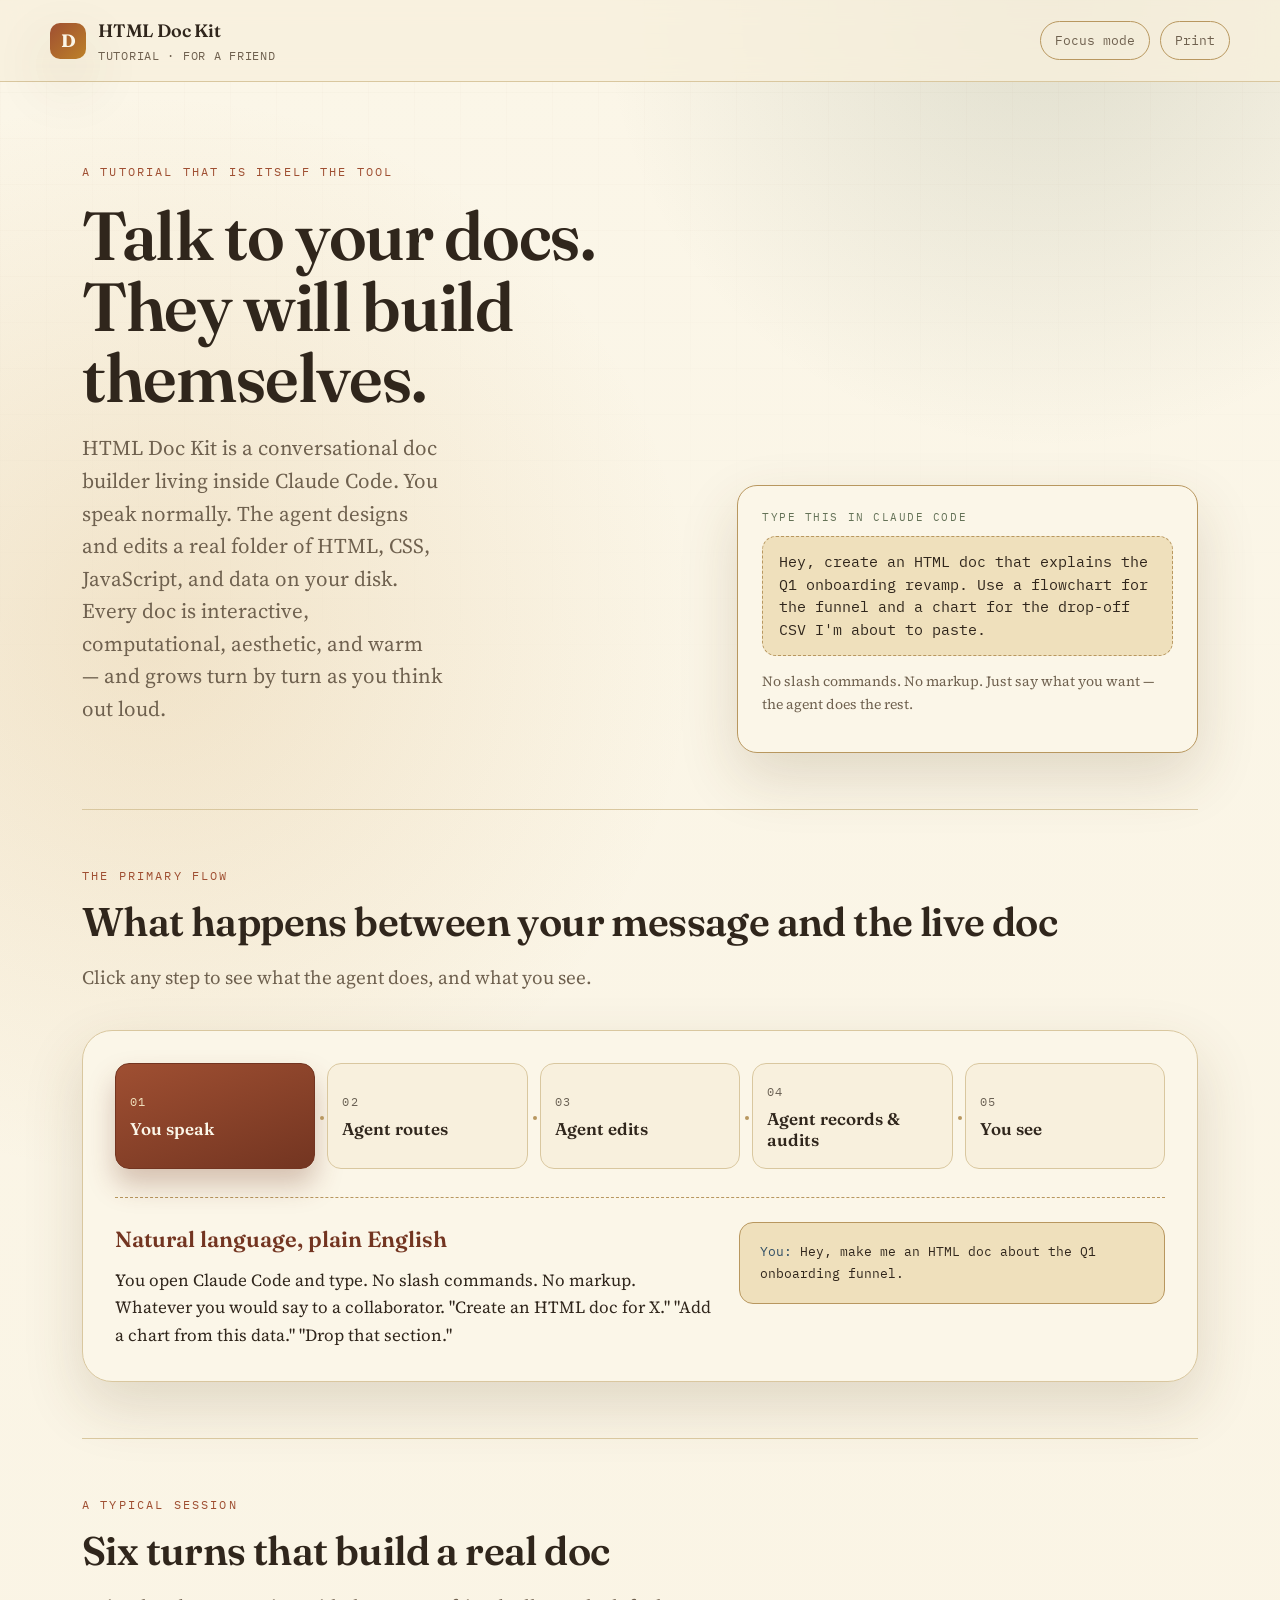
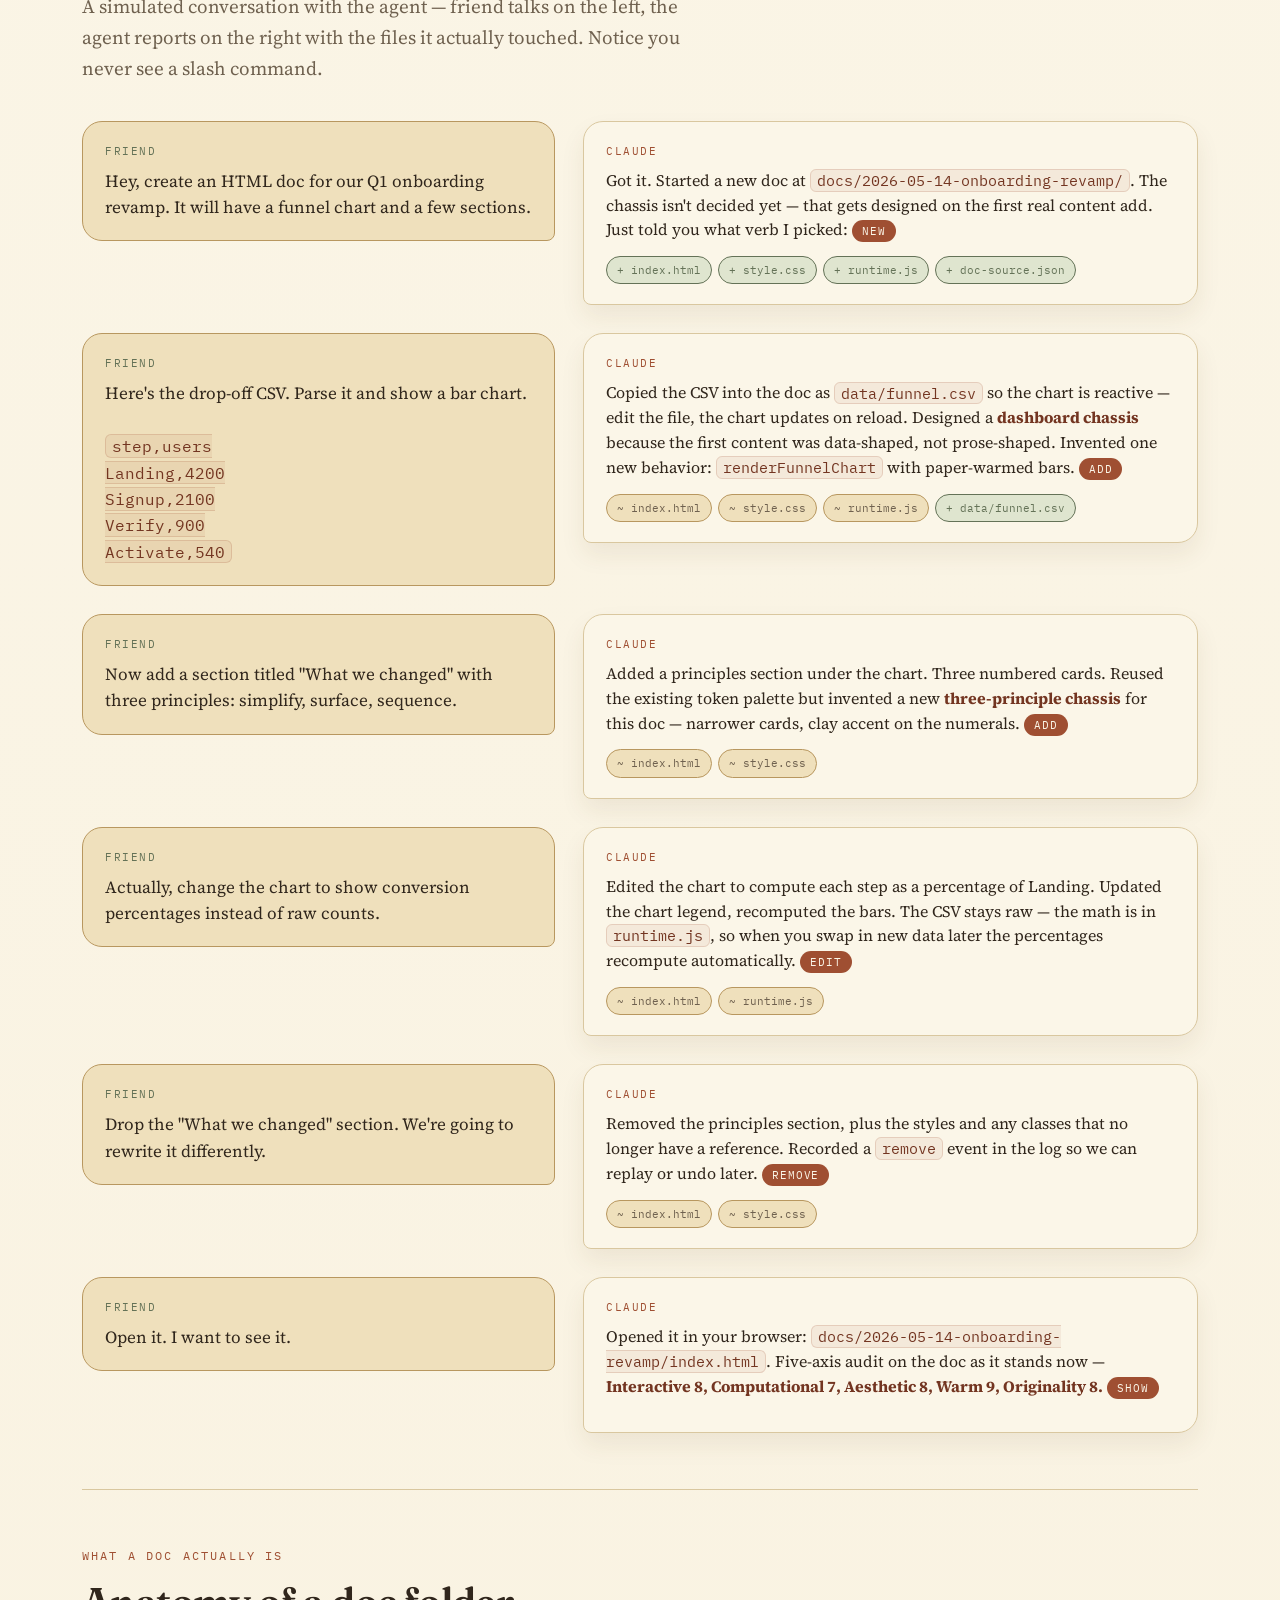
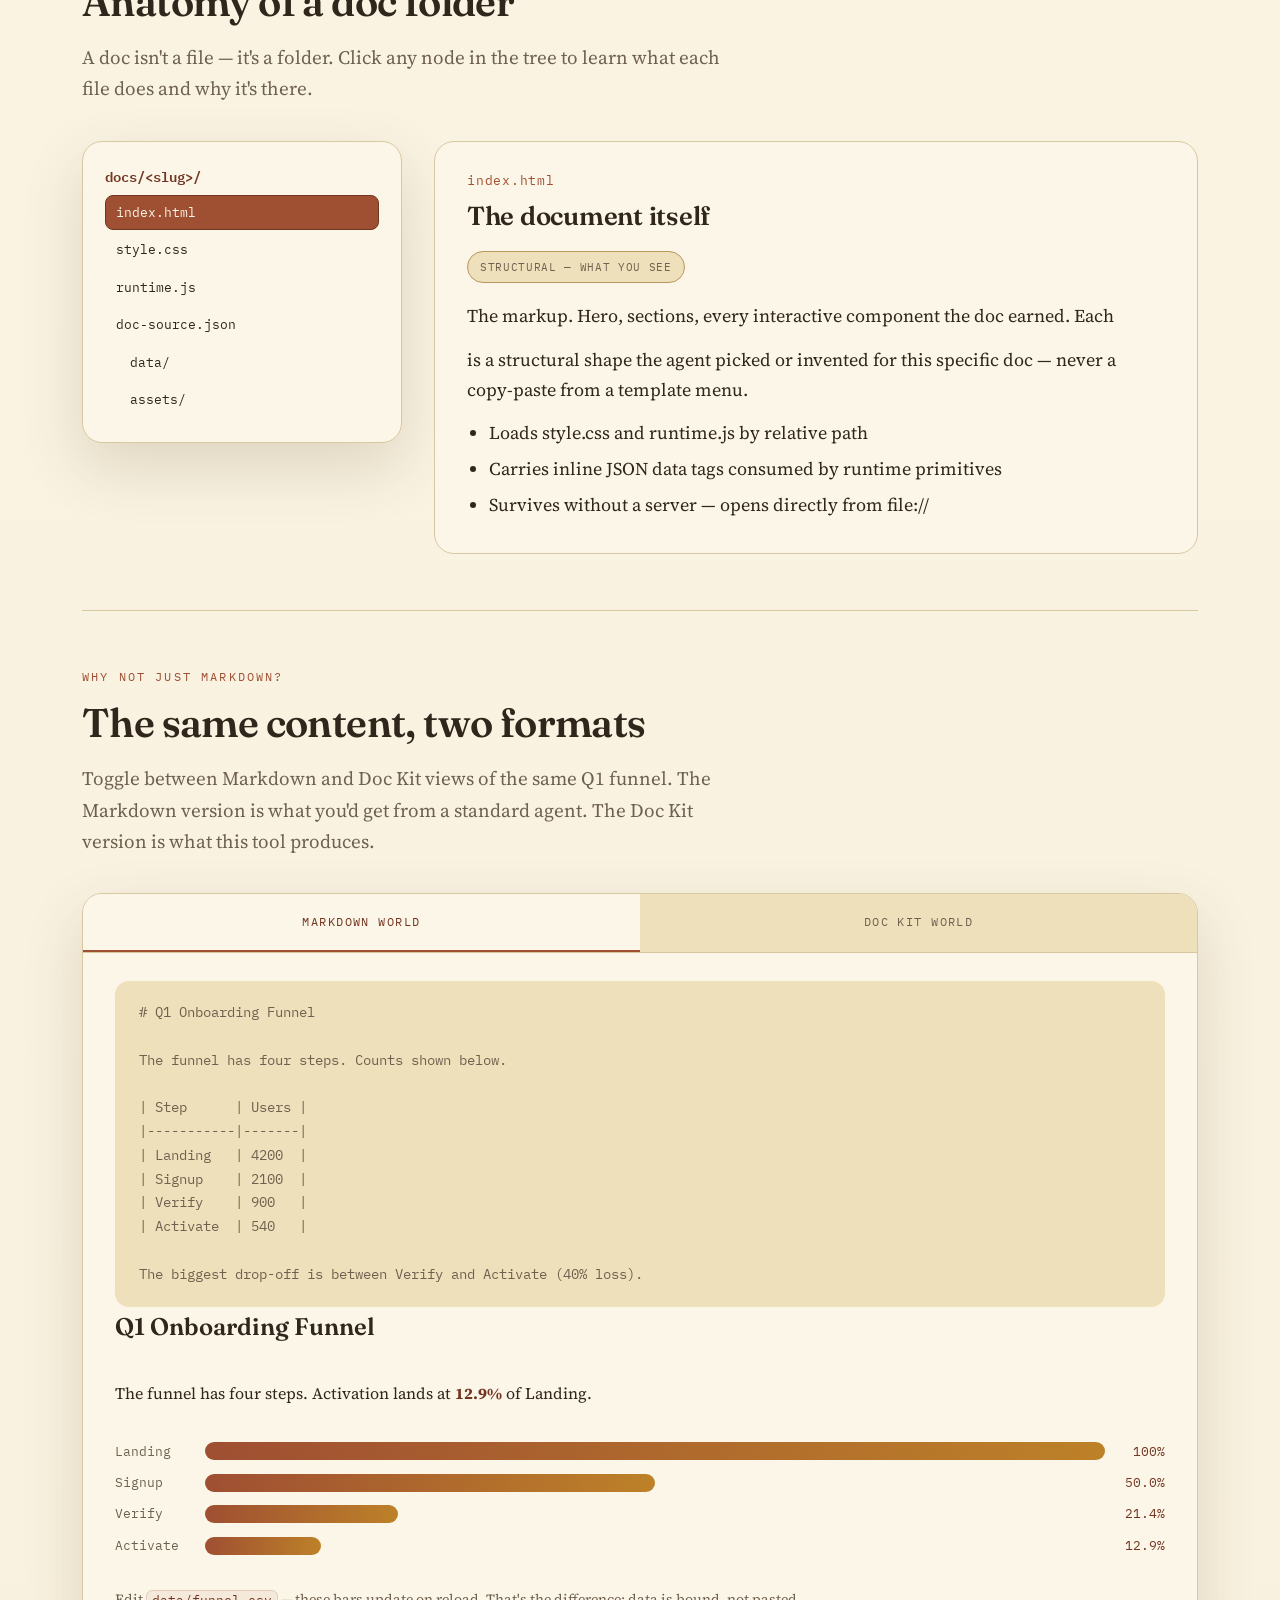
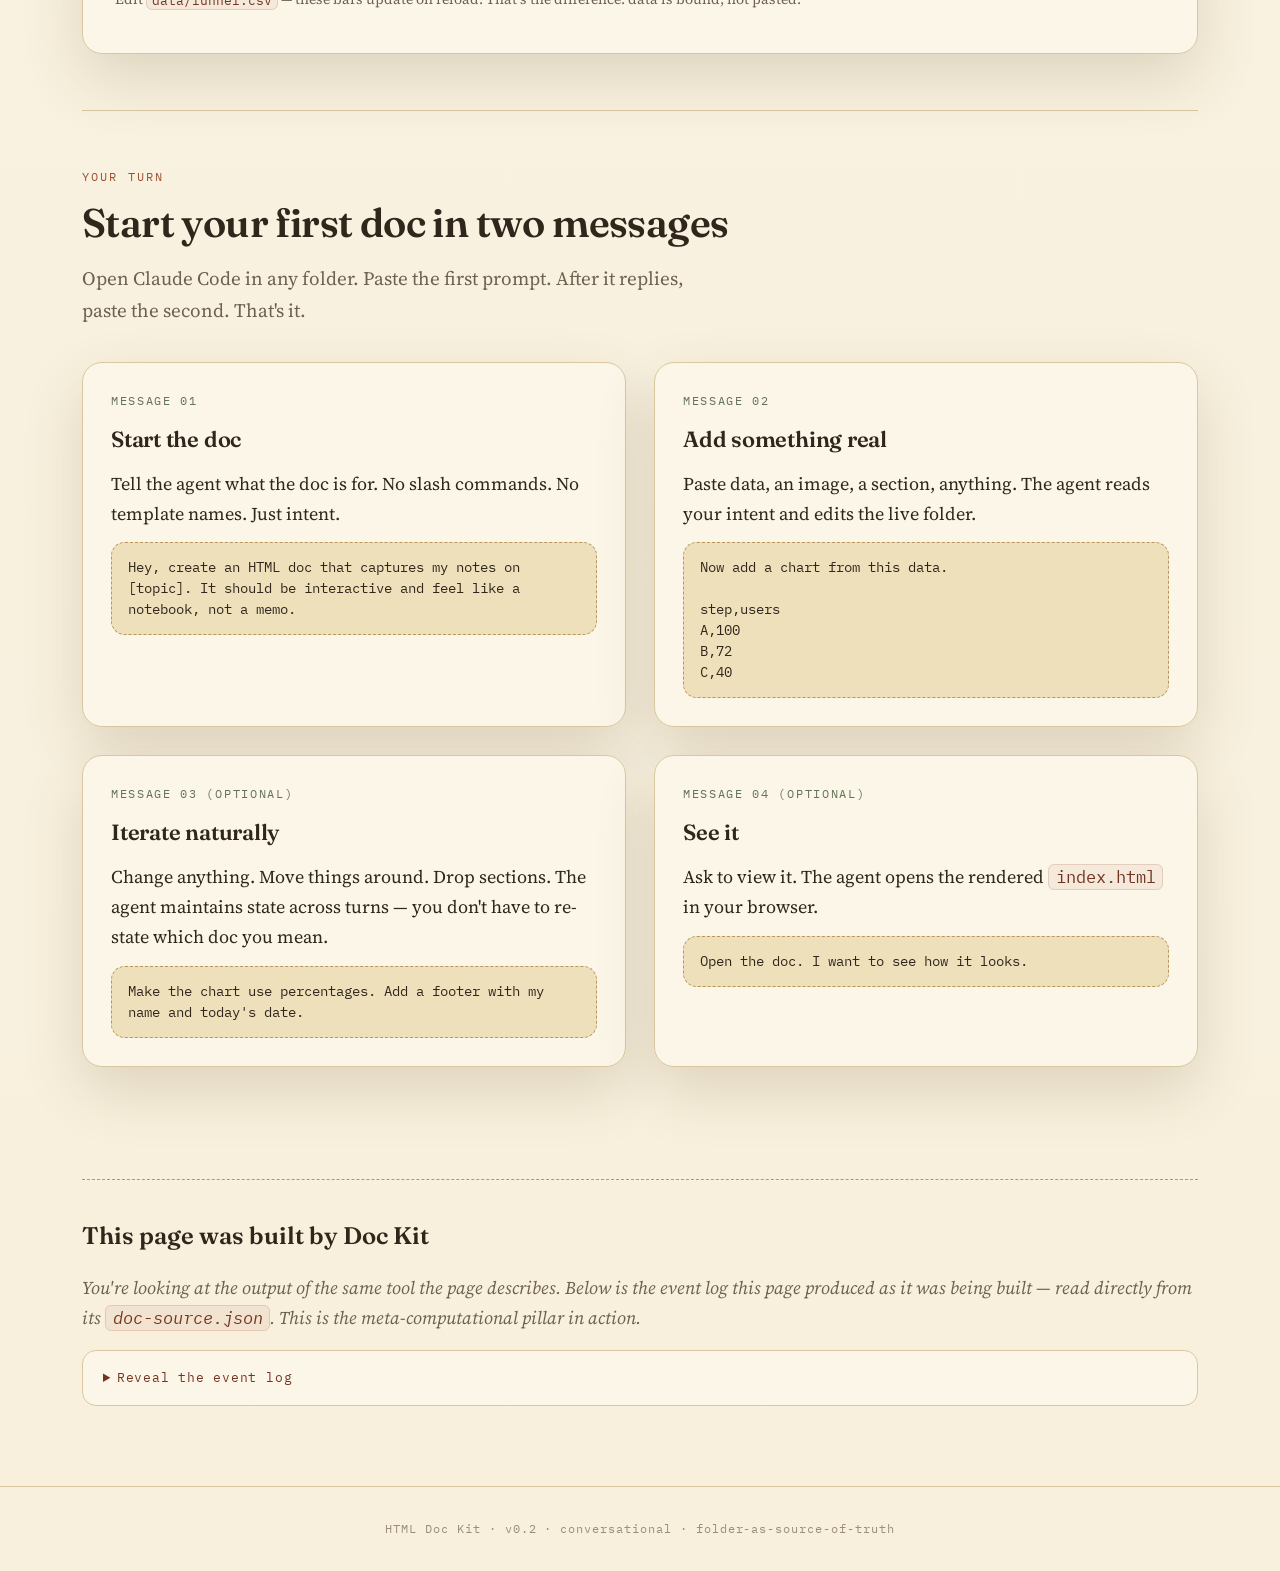
==== docs/index.html @ 61b8a47f "init: inkling v0 — conversational HTML doc builder A Claude Code skill that grows HTML doc folders t" ====
<!doctype html>
<html lang="en">
  <head>
    <meta charset="utf-8" />
    <meta name="viewport" content="width=device-width, initial-scale=1" />
    <meta name="description" content="A conversational tutorial for HTML Doc Kit. Open Claude Code, talk in plain English, watch a live interactive HTML doc grow on disk turn by turn." />
    <title>HTML Doc Kit — A Friendly Tutorial</title>
    <link rel="preconnect" href="https://fonts.googleapis.com" />
    <link rel="preconnect" href="https://fonts.gstatic.com" crossorigin />
    <link
      href="https://fonts.googleapis.com/css2?family=Fraunces:opsz,wght,SOFT@9..144,450..750,60&family=Source+Serif+4:opsz,wght@8..60,400..700&family=IBM+Plex+Mono:wght@400;500;600&display=swap"
      rel="stylesheet"
    />
    <link rel="stylesheet" href="style.css" />
  </head>
  <body>
    <div class="progress" aria-hidden="true"></div>

    <header class="topbar">
      <div class="shell topbar-inner">
        <a class="brand" href="#top" aria-label="Back to top">
          <span class="mark">D</span>
          <span>
            <span class="name">HTML Doc Kit</span>
            <span class="kind">Tutorial · for a friend</span>
          </span>
        </a>
        <div class="actions">
          <button class="ghost-button" type="button" id="focusToggle" aria-pressed="false">Focus mode</button>
          <button class="ghost-button" type="button" id="printButton">Print</button>
        </div>
      </div>
    </header>

    <main id="top" class="shell">
      <!-- HERO -->
      <section class="hero" aria-labelledby="title">
        <div>
          <div class="eyebrow">A tutorial that is itself the tool</div>
          <h1 id="title" contenteditable="true">Talk to your docs.<br />They will build themselves.</h1>
          <p class="lede" contenteditable="true">
            HTML Doc Kit is a conversational doc builder living inside Claude Code.
            You speak normally. The agent designs and edits a real folder of HTML, CSS,
            JavaScript, and data on your disk. Every doc is interactive, computational,
            aesthetic, and warm — and grows turn by turn as you think out loud.
          </p>
        </div>
        <aside class="cta" aria-label="Try this exact prompt">
          <div class="label">Type this in Claude Code</div>
          <div class="prompt" contenteditable="true">
            Hey, create an HTML doc that explains the Q1 onboarding revamp. Use a flowchart for the funnel and a chart for the drop-off CSV I'm about to paste.
          </div>
          <p class="note">No slash commands. No markup. Just say what you want — the agent does the rest.</p>
        </aside>
      </section>

      <!-- FLOW -->
      <section class="section" aria-labelledby="flow-h">
        <div class="eyebrow">The primary flow</div>
        <h2 id="flow-h">What happens between your message and the live doc</h2>
        <p class="intro">Click any step to see what the agent does, and what you see.</p>

        <div class="flow-stepper" data-flow>
          <div class="steps" role="tablist" aria-label="Flow steps"></div>
          <div class="panel">
            <div class="text"></div>
            <div class="example"></div>
          </div>
        </div>
      </section>

      <!-- CONVERSATION SIMULATOR -->
      <section class="section" aria-labelledby="convo-h">
        <div class="eyebrow">A typical session</div>
        <h2 id="convo-h">Six turns that build a real doc</h2>
        <p class="intro">
          A simulated conversation with the agent — friend talks on the left, the agent
          reports on the right with the files it actually touched. Notice you never see a
          slash command.
        </p>

        <div class="convo">
          <!-- turn 1 -->
          <div class="turn">
            <div class="friend">
              <div class="who">Friend</div>
              <div class="says">Hey, create an HTML doc for our Q1 onboarding revamp. It will have a funnel chart and a few sections.</div>
            </div>
            <div class="agent">
              <div class="who">Claude</div>
              <div class="does">
                Got it. Started a new doc at <code>docs/2026-05-14-onboarding-revamp/</code>.
                The chassis isn't decided yet — that gets designed on the first real content add.
                Just told you what verb I picked: <span class="verb-chip">new</span>
              </div>
              <div class="chips">
                <span class="file-chip added">+ index.html</span>
                <span class="file-chip added">+ style.css</span>
                <span class="file-chip added">+ runtime.js</span>
                <span class="file-chip added">+ doc-source.json</span>
              </div>
            </div>
          </div>

          <!-- turn 2 -->
          <div class="turn">
            <div class="friend">
              <div class="who">Friend</div>
              <div class="says">Here's the drop-off CSV. Parse it and show a bar chart. <br /><br /><code>step,users<br />Landing,4200<br />Signup,2100<br />Verify,900<br />Activate,540</code></div>
            </div>
            <div class="agent">
              <div class="who">Claude</div>
              <div class="does">
                Copied the CSV into the doc as <code>data/funnel.csv</code> so the chart
                is reactive — edit the file, the chart updates on reload. Designed a
                <strong>dashboard chassis</strong> because the first content was data-shaped,
                not prose-shaped. Invented one new behavior: <code>renderFunnelChart</code>
                with paper-warmed bars. <span class="verb-chip">add</span>
              </div>
              <div class="chips">
                <span class="file-chip">~ index.html</span>
                <span class="file-chip">~ style.css</span>
                <span class="file-chip">~ runtime.js</span>
                <span class="file-chip added">+ data/funnel.csv</span>
              </div>
            </div>
          </div>

          <!-- turn 3 -->
          <div class="turn">
            <div class="friend">
              <div class="who">Friend</div>
              <div class="says">Now add a section titled "What we changed" with three principles: simplify, surface, sequence.</div>
            </div>
            <div class="agent">
              <div class="who">Claude</div>
              <div class="does">
                Added a principles section under the chart. Three numbered cards.
                Reused the existing token palette but invented a new
                <strong>three-principle chassis</strong> for this doc — narrower cards,
                clay accent on the numerals. <span class="verb-chip">add</span>
              </div>
              <div class="chips">
                <span class="file-chip">~ index.html</span>
                <span class="file-chip">~ style.css</span>
              </div>
            </div>
          </div>

          <!-- turn 4 -->
          <div class="turn">
            <div class="friend">
              <div class="who">Friend</div>
              <div class="says">Actually, change the chart to show conversion percentages instead of raw counts.</div>
            </div>
            <div class="agent">
              <div class="who">Claude</div>
              <div class="does">
                Edited the chart to compute each step as a percentage of Landing.
                Updated the chart legend, recomputed the bars. The CSV stays raw —
                the math is in <code>runtime.js</code>, so when you swap in new data later
                the percentages recompute automatically. <span class="verb-chip">edit</span>
              </div>
              <div class="chips">
                <span class="file-chip">~ index.html</span>
                <span class="file-chip">~ runtime.js</span>
              </div>
            </div>
          </div>

          <!-- turn 5 -->
          <div class="turn">
            <div class="friend">
              <div class="who">Friend</div>
              <div class="says">Drop the "What we changed" section. We're going to rewrite it differently.</div>
            </div>
            <div class="agent">
              <div class="who">Claude</div>
              <div class="does">
                Removed the principles section, plus the styles and any classes that no
                longer have a reference. Recorded a <code>remove</code> event in the log so
                we can replay or undo later. <span class="verb-chip">remove</span>
              </div>
              <div class="chips">
                <span class="file-chip">~ index.html</span>
                <span class="file-chip">~ style.css</span>
              </div>
            </div>
          </div>

          <!-- turn 6 -->
          <div class="turn">
            <div class="friend">
              <div class="who">Friend</div>
              <div class="says">Open it. I want to see it.</div>
            </div>
            <div class="agent">
              <div class="who">Claude</div>
              <div class="does">
                Opened it in your browser:
                <code>docs/2026-05-14-onboarding-revamp/index.html</code>.
                Five-axis audit on the doc as it stands now —
                <strong>Interactive 8, Computational 7, Aesthetic 8, Warm 9, Originality 8.</strong>
                <span class="verb-chip">show</span>
              </div>
              <div class="chips"></div>
            </div>
          </div>
        </div>
      </section>

      <!-- ANATOMY -->
      <section class="section" aria-labelledby="anatomy-h">
        <div class="eyebrow">What a doc actually is</div>
        <h2 id="anatomy-h">Anatomy of a doc folder</h2>
        <p class="intro">
          A doc isn't a file — it's a folder. Click any node in the tree to learn
          what each file does and why it's there.
        </p>

        <div class="anatomy" data-anatomy>
          <div class="tree" aria-label="Folder tree">
            <div class="root">docs/&lt;slug&gt;/</div>
            <button data-file="index">index.html</button>
            <button data-file="style">style.css</button>
            <button data-file="runtime">runtime.js</button>
            <button data-file="manifest">doc-source.json</button>
            <div class="indent">
              <button data-file="data">data/</button>
              <button data-file="assets">assets/</button>
            </div>
          </div>
          <div class="detail" role="region" aria-live="polite"></div>
        </div>
      </section>

      <!-- COMPARE -->
      <section class="section" aria-labelledby="compare-h">
        <div class="eyebrow">Why not just Markdown?</div>
        <h2 id="compare-h">The same content, two formats</h2>
        <p class="intro">
          Toggle between Markdown and Doc Kit views of the same Q1 funnel. The
          Markdown version is what you'd get from a standard agent. The Doc Kit
          version is what this tool produces.
        </p>

        <div class="compare" data-compare>
          <div class="tabs" role="tablist">
            <button class="tab" type="button" data-key="md" aria-pressed="true">Markdown world</button>
            <button class="tab" type="button" data-key="doc">Doc Kit world</button>
          </div>
          <div class="panels">
            <div class="panel md-panel" data-key="md" data-active="true"># Q1 Onboarding Funnel

The funnel has four steps. Counts shown below.

| Step      | Users |
|-----------|-------|
| Landing   | 4200  |
| Signup    | 2100  |
| Verify    | 900   |
| Activate  | 540   |

The biggest drop-off is between Verify and Activate (40% loss).</div>
            <div class="panel doc-panel" data-key="doc" data-active="false">
              <h3 class="demo-title">Q1 Onboarding Funnel</h3>
              <p class="demo-prose">The funnel has four steps. Activation lands at <strong style="color: var(--clay-dark);">12.9%</strong> of Landing.</p>
              <div class="demo-chart" aria-label="Funnel chart, conversion percentages">
                <div class="row">
                  <span class="label">Landing</span>
                  <div class="bar" style="width: 100%;"></div>
                  <span class="val">100%</span>
                </div>
                <div class="row">
                  <span class="label">Signup</span>
                  <div class="bar" style="width: 50%;"></div>
                  <span class="val">50.0%</span>
                </div>
                <div class="row">
                  <span class="label">Verify</span>
                  <div class="bar" style="width: 21.4%;"></div>
                  <span class="val">21.4%</span>
                </div>
                <div class="row">
                  <span class="label">Activate</span>
                  <div class="bar" style="width: 12.9%;"></div>
                  <span class="val">12.9%</span>
                </div>
              </div>
              <p class="demo-prose" style="font-size: 14px; color: var(--ink-muted);">
                Edit <code>data/funnel.csv</code> — these bars update on reload.
                That's the difference: data is bound, not pasted.
              </p>
            </div>
          </div>
        </div>
      </section>

      <!-- TRY IT -->
      <section class="section" aria-labelledby="try-h">
        <div class="eyebrow">Your turn</div>
        <h2 id="try-h">Start your first doc in two messages</h2>
        <p class="intro">
          Open Claude Code in any folder. Paste the first prompt. After it replies,
          paste the second. That's it.
        </p>

        <div class="try-it">
          <div class="card">
            <div class="step-n">Message 01</div>
            <h3>Start the doc</h3>
            <p>Tell the agent what the doc is for. No slash commands. No template names. Just intent.</p>
            <div class="prompt">Hey, create an HTML doc that captures my notes on [topic]. It should be interactive and feel like a notebook, not a memo.</div>
          </div>
          <div class="card">
            <div class="step-n">Message 02</div>
            <h3>Add something real</h3>
            <p>Paste data, an image, a section, anything. The agent reads your intent and edits the live folder.</p>
            <div class="prompt">Now add a chart from this data. <br /><br />step,users<br />A,100<br />B,72<br />C,40</div>
          </div>
          <div class="card">
            <div class="step-n">Message 03 (optional)</div>
            <h3>Iterate naturally</h3>
            <p>Change anything. Move things around. Drop sections. The agent maintains state across turns — you don't have to re-state which doc you mean.</p>
            <div class="prompt">Make the chart use percentages. Add a footer with my name and today's date.</div>
          </div>
          <div class="card">
            <div class="step-n">Message 04 (optional)</div>
            <h3>See it</h3>
            <p>Ask to view it. The agent opens the rendered <code>index.html</code> in your browser.</p>
            <div class="prompt">Open the doc. I want to see how it looks.</div>
          </div>
        </div>
      </section>

      <!-- META FOOTER -->
      <section class="meta-foot" data-event-log aria-labelledby="meta-h">
        <h2 id="meta-h" style="font-family: var(--serif-display); font-weight: 600; font-size: 24px; margin: 0 0 12px;">This page was built by Doc Kit</h2>
        <p class="lede">
          You're looking at the output of the same tool the page describes. Below is
          the event log this page produced as it was being built — read directly from
          its <code>doc-source.json</code>. This is the meta-computational pillar in action.
        </p>
        <details>
          <summary>Reveal the event log</summary>
          <pre>(loading…)</pre>
        </details>
      </section>
    </main>

    <footer class="footer">
      <div class="shell">HTML Doc Kit · v0.2 · conversational · folder-as-source-of-truth</div>
    </footer>

    <!-- data tags consumed by runtime.js -->
    <script type="application/json" id="flow-data">[
      {
        "title": "You speak",
        "what": "Natural language, plain English",
        "detail": "You open Claude Code and type. No slash commands. No markup. Whatever you would say to a collaborator. \"Create an HTML doc for X.\" \"Add a chart from this data.\" \"Drop that section.\"",
        "example": "<span class=\"you\">You:</span> Hey, make me an HTML doc about the Q1 onboarding funnel."
      },
      {
        "title": "Agent routes",
        "what": "Intent recognised, verb chosen silently",
        "detail": "The agent maps your message to one of its internal verbs (new, add, edit, remove, show, freeze, replay). You never see this step — it just happens.",
        "example": "<span class=\"agent\">Agent (internal):</span> intent → new; title = Q1 onboarding funnel; slug = 2026-05-14-onboarding-funnel"
      },
      {
        "title": "Agent edits",
        "what": "The live doc folder gets updated",
        "detail": "Whichever files need to change, do. index.html, style.css, runtime.js, data/*.csv, assets/*.png — all edited in place. The doc folder is the source of truth, not a markdown file.",
        "example": "<span class=\"files\">+ docs/&lt;slug&gt;/index.html\n+ docs/&lt;slug&gt;/style.css\n+ docs/&lt;slug&gt;/runtime.js\n+ docs/&lt;slug&gt;/doc-source.json</span>"
      },
      {
        "title": "Agent records & audits",
        "what": "Event appended, five axes scored",
        "detail": "An event entry lands in doc-source.json with the verbatim instruction, files touched, structures and behaviors invented, and a one-line summary. The doc is then scored on five axes: Interactive, Computational, Aesthetic, Warm, Originality. Originality below 5 = redo.",
        "example": "<span class=\"agent\">event #1:</span> verb=new · files=[index.html, style.css, runtime.js, doc-source.json] · summary=\"Created empty scaffold with warm-notebook tokens; chassis deferred to first content add.\""
      },
      {
        "title": "You see",
        "what": "Plain-English report, ready for the next turn",
        "detail": "The agent tells you in plain English what it just did — which files changed, what got invented, what the audit looked like. You can keep talking. State carries forward; the current doc context is implicit.",
        "example": "<span class=\"agent\">Agent:</span> Started a new doc at docs/2026-05-14-onboarding-funnel/. Chassis isn't decided yet — that happens on the first real content add."
      }
    ]</script>

    <script type="application/json" id="anatomy-data">[
      {
        "key": "index",
        "path": "index.html",
        "title": "The document itself",
        "role": "Structural — what you see",
        "body": "The markup. Hero, sections, every interactive component the doc earned. Each <section> is a structural shape the agent picked or invented for this specific doc — never a copy-paste from a template menu.",
        "bullets": [
          "Loads style.css and runtime.js by relative path",
          "Carries inline JSON data tags consumed by runtime primitives",
          "Survives without a server — opens directly from file://"
        ]
      },
      {
        "key": "style",
        "path": "style.css",
        "title": "Tokens inherited, layout authored fresh",
        "role": "Visual — how it feels",
        "body": "Inherits the warm-notebook tokens (color, type, spacing) so every doc in the kit looks like part of the same library. Beyond tokens, the layout and chassis are authored fresh for this specific doc.",
        "bullets": [
          "Tokens carry forward; chassis does not",
          "Per-event extensions appended with comment markers",
          "No inline style=\"\" attributes anywhere"
        ]
      },
      {
        "key": "runtime",
        "path": "runtime.js",
        "title": "Chrome + behavioral primitives",
        "role": "Behavioral — what the doc can do",
        "body": "Holds the UI chrome (progress bar, focus toggle, print) plus any computational behaviors this doc earned. Each invented primitive carries a comment marker so the agent can find it again on the next event.",
        "bullets": [
          "parseCsv, renderBarChart, clickToExplain, glossary, and whatever this doc invented",
          "window.docKit exports primitives for per-doc inline scripts",
          "Pinned at the latest event's state for archive permanence"
        ]
      },
      {
        "key": "manifest",
        "path": "doc-source.json",
        "title": "The lossless history of the doc",
        "role": "Provenance — how it was built",
        "body": "An append-only event log. Every new, add, edit, remove appends one entry. The doc can be replayed deterministically from this log to verify it isn't drifting. The agent reads this on every turn to keep context.",
        "bullets": [
          "events[]: timestamp, verb, instruction, files touched, summary",
          "structures_invented and behaviors_invented per event",
          "doc_audit: live five-axis scoreboard"
        ]
      },
      {
        "key": "data",
        "path": "data/",
        "title": "Bound data, not pasted numbers",
        "role": "Reactive — edits propagate",
        "body": "Any CSV, JSON, or tabular data the doc references lives here. Charts and tables bind to these files by relative path, so editing the data updates the rendered output on reload. This is what makes the kit computational instead of decorative.",
        "bullets": [
          "Created lazily on first event that adds data",
          "Each file's sha256 recorded in the manifest",
          "Stays inside the doc folder — portable as a unit"
        ]
      },
      {
        "key": "assets",
        "path": "assets/",
        "title": "Images and static files",
        "role": "Portable — travels with the doc",
        "body": "Anything else the doc references — images, icons, fonts you want bundled, downloads. Lives inside the doc folder so the artifact is self-contained. Optional freeze step inlines these as data URLs for single-file sharing.",
        "bullets": [
          "Created lazily on first event that adds an asset",
          "Referenced by relative path in index.html",
          "Inlined as base64 by the freeze verb when needed"
        ]
      }
    ]</script>

    <script src="runtime.js"></script>
  </body>
</html>
---- docs/style.css ----
/* tokens — inherited from warm-notebook */
:root {
  color-scheme: light;
  --paper: #f8f0dd;
  --paper-deep: #efe0bc;
  --paper-soft: #fbf6e8;
  --ink: #30261c;
  --ink-muted: #6f614f;
  --ink-faint: #9b8d77;
  --line: #d9c79f;
  --line-strong: #b8975f;
  --clay: #9f4f32;
  --clay-dark: #733521;
  --sage: #647257;
  --sage-soft: #dfe5cf;
  --ochre: #bd8128;
  --blue-ink: #314f65;
  --shadow: 0 24px 60px rgba(87, 60, 26, 0.16);
  --radius-xl: 30px;
  --radius-lg: 20px;
  --radius-md: 14px;
  --radius-sm: 8px;
  --serif-display: "Fraunces", "Source Serif 4", Georgia, serif;
  --serif-body: "Source Serif 4", Georgia, serif;
  --mono: "IBM Plex Mono", ui-monospace, SFMono-Regular, Menlo, Consolas, monospace;
  --max-width: 1180px;
}

* { box-sizing: border-box; }
html { scroll-behavior: smooth; }

body {
  margin: 0;
  background:
    radial-gradient(circle at 12% 10%, rgba(189, 129, 40, 0.16), transparent 34rem),
    radial-gradient(circle at 82% 0%, rgba(100, 114, 87, 0.18), transparent 28rem),
    linear-gradient(180deg, var(--paper-soft), var(--paper));
  color: var(--ink);
  font-family: var(--serif-body);
  font-size: 18px;
  line-height: 1.65;
}

body::before {
  position: fixed; inset: 0; z-index: -1;
  pointer-events: none; content: "";
  opacity: 0.35;
  background-image:
    linear-gradient(rgba(90, 60, 30, 0.05) 1px, transparent 1px),
    linear-gradient(90deg, rgba(90, 60, 30, 0.04) 1px, transparent 1px);
  background-size: 46px 46px;
  mask-image: linear-gradient(to bottom, black, transparent 92%);
}

a {
  color: var(--clay-dark);
  text-decoration-color: rgba(159, 79, 50, 0.35);
  text-underline-offset: 0.18em;
}
a:hover { text-decoration-color: currentColor; }

button, summary { font: inherit; }
button { cursor: pointer; }

code {
  font-family: var(--mono);
  font-size: 0.92em;
  background: rgba(159, 79, 50, 0.08);
  border: 1px solid rgba(159, 79, 50, 0.18);
  padding: 0.06em 0.4em;
  border-radius: 6px;
  color: var(--clay-dark);
}

.shell {
  max-width: var(--max-width);
  margin: 0 auto;
  padding: 0 32px;
}

/* progress bar */
.progress {
  position: fixed; top: 0; left: 0; right: 0; height: 3px;
  background: linear-gradient(90deg, var(--clay), var(--ochre) 60%, var(--sage));
  width: 0%;
  z-index: 50;
  transition: width 80ms linear;
}

/* topbar */
.topbar {
  position: sticky; top: 0; z-index: 30;
  backdrop-filter: blur(14px);
  background: rgba(248, 240, 221, 0.78);
  border-bottom: 1px solid var(--line);
}
.topbar-inner {
  display: flex; align-items: center; justify-content: space-between;
  gap: 24px; padding: 16px 0;
}
.brand { display: flex; align-items: center; gap: 12px; text-decoration: none; color: inherit; }
.brand .mark {
  width: 36px; height: 36px;
  border-radius: 10px;
  background: linear-gradient(135deg, var(--clay), var(--ochre));
  color: var(--paper-soft);
  display: grid; place-items: center;
  font-family: var(--serif-display); font-weight: 700; font-size: 18px;
  box-shadow: var(--shadow);
}
.brand .name { font-family: var(--serif-display); font-weight: 600; font-size: 18px; letter-spacing: -0.01em; }
.brand .kind { display: block; font-size: 12px; color: var(--ink-muted); font-family: var(--mono); letter-spacing: 0.06em; text-transform: uppercase; }
.actions { display: flex; gap: 10px; }
.ghost-button {
  background: transparent;
  border: 1px solid var(--line-strong);
  color: var(--ink-muted);
  padding: 8px 14px;
  border-radius: 999px;
  font-family: var(--mono);
  font-size: 13px;
  transition: all 120ms ease;
}
.ghost-button:hover { color: var(--clay-dark); border-color: var(--clay); }
.ghost-button[aria-pressed="true"] { background: var(--clay); color: var(--paper-soft); border-color: var(--clay); }

/* hero */
.hero {
  padding: 80px 0 56px;
  display: grid;
  grid-template-columns: 1.3fr 1fr;
  gap: 56px;
  align-items: end;
}
.hero .eyebrow {
  font-family: var(--mono);
  font-size: 12px;
  color: var(--clay);
  letter-spacing: 0.18em;
  text-transform: uppercase;
  margin-bottom: 18px;
}
.hero h1 {
  font-family: var(--serif-display);
  font-weight: 600;
  font-size: clamp(40px, 5.4vw, 68px);
  line-height: 1.04;
  letter-spacing: -0.02em;
  margin: 0 0 20px;
}
.hero .lede {
  font-size: 21px;
  color: var(--ink-muted);
  line-height: 1.55;
  max-width: 36ch;
  margin: 0 0 28px;
}
.hero .cta {
  border: 1px solid var(--line-strong);
  background: var(--paper-soft);
  border-radius: var(--radius-lg);
  padding: 22px 24px;
  box-shadow: var(--shadow);
}
.hero .cta .label {
  font-family: var(--mono); font-size: 11px;
  color: var(--sage); letter-spacing: 0.14em; text-transform: uppercase;
  margin-bottom: 10px;
}
.hero .cta .prompt {
  font-family: var(--mono); font-size: 15px;
  color: var(--ink); background: var(--paper-deep);
  padding: 14px 16px; border-radius: var(--radius-md);
  border: 1px dashed var(--line-strong);
  line-height: 1.5;
}
.hero .cta .note {
  font-size: 14px; color: var(--ink-muted); margin-top: 14px;
}

/* sections */
.section {
  padding: 56px 0;
  border-top: 1px solid var(--line);
}
.section .eyebrow {
  font-family: var(--mono);
  font-size: 12px;
  color: var(--clay);
  letter-spacing: 0.18em;
  text-transform: uppercase;
  margin-bottom: 14px;
}
.section h2 {
  font-family: var(--serif-display);
  font-weight: 600;
  font-size: clamp(28px, 3.4vw, 40px);
  line-height: 1.1;
  letter-spacing: -0.015em;
  margin: 0 0 18px;
}
.section .intro {
  font-size: 19px;
  color: var(--ink-muted);
  max-width: 64ch;
  margin: 0 0 36px;
}

/* invented: flow-stepper — clickable 5-step pipeline */
.flow-stepper {
  background: var(--paper-soft);
  border: 1px solid var(--line);
  border-radius: var(--radius-xl);
  padding: 32px;
  box-shadow: var(--shadow);
}
.flow-stepper .steps {
  display: grid;
  grid-template-columns: repeat(5, 1fr);
  gap: 12px;
  margin-bottom: 28px;
}
.flow-stepper .step {
  position: relative;
  background: var(--paper);
  border: 1px solid var(--line);
  border-radius: var(--radius-md);
  padding: 18px 14px;
  text-align: left;
  cursor: pointer;
  transition: all 160ms ease;
  font-family: inherit;
  color: inherit;
}
.flow-stepper .step:hover { border-color: var(--clay); transform: translateY(-2px); }
.flow-stepper .step[aria-pressed="true"] {
  background: linear-gradient(160deg, var(--clay), var(--clay-dark));
  border-color: var(--clay-dark);
  color: var(--paper-soft);
  box-shadow: 0 16px 28px rgba(115, 53, 33, 0.28);
}
.flow-stepper .step .n {
  font-family: var(--mono); font-size: 12px;
  letter-spacing: 0.1em; opacity: 0.7;
}
.flow-stepper .step[aria-pressed="true"] .n { opacity: 1; color: var(--paper-deep); }
.flow-stepper .step .title {
  font-family: var(--serif-display); font-weight: 600; font-size: 17px;
  margin-top: 8px; line-height: 1.2;
}
.flow-stepper .step + .step::before {
  content: "";
  position: absolute; left: -8px; top: 50%;
  width: 4px; height: 4px; border-radius: 50%;
  background: var(--line-strong);
}
.flow-stepper .panel {
  border-top: 1px dashed var(--line-strong);
  padding-top: 24px;
  display: grid; grid-template-columns: 1.4fr 1fr; gap: 28px;
  align-items: start;
}
.flow-stepper .panel .text {
  font-size: 17px; color: var(--ink); line-height: 1.6;
}
.flow-stepper .panel .text .what {
  font-family: var(--serif-display); font-weight: 600; font-size: 22px;
  margin: 0 0 10px; color: var(--clay-dark);
}
.flow-stepper .panel .example {
  background: var(--paper-deep);
  border-radius: var(--radius-md);
  padding: 18px 20px;
  font-family: var(--mono); font-size: 13px; line-height: 1.7;
  color: var(--ink);
  border: 1px solid var(--line-strong);
}
.flow-stepper .panel .example .you { color: var(--blue-ink); }
.flow-stepper .panel .example .agent { color: var(--clay-dark); }
.flow-stepper .panel .example .files { color: var(--sage); }

/* invented: conversation-sim — turn-based chat chassis */
.convo {
  display: flex; flex-direction: column; gap: 28px;
}
.convo .turn {
  display: grid;
  grid-template-columns: minmax(0, 1fr) minmax(0, 1.3fr);
  gap: 28px;
  align-items: start;
}
.convo .friend {
  background: var(--paper-deep);
  border: 1px solid var(--line-strong);
  border-radius: var(--radius-lg) var(--radius-lg) var(--radius-sm) var(--radius-lg);
  padding: 20px 22px;
  font-size: 17px;
  color: var(--ink);
  position: relative;
}
.convo .friend .who {
  font-family: var(--mono); font-size: 11px;
  color: var(--sage); letter-spacing: 0.14em; text-transform: uppercase;
  margin-bottom: 8px;
}
.convo .friend .says { line-height: 1.55; }
.convo .agent {
  background: var(--paper-soft);
  border: 1px solid var(--line);
  border-radius: var(--radius-lg) var(--radius-lg) var(--radius-lg) var(--radius-sm);
  padding: 20px 22px;
  font-size: 16px;
  color: var(--ink);
  box-shadow: 0 12px 24px rgba(87, 60, 26, 0.08);
}
.convo .agent .who {
  font-family: var(--mono); font-size: 11px;
  color: var(--clay); letter-spacing: 0.14em; text-transform: uppercase;
  margin-bottom: 8px;
}
.convo .agent .does { line-height: 1.55; margin-bottom: 14px; }
.convo .agent .does strong { color: var(--clay-dark); }
.convo .agent .chips {
  display: flex; flex-wrap: wrap; gap: 6px;
}
.convo .agent .verb-chip {
  font-family: var(--mono); font-size: 11px;
  background: var(--clay); color: var(--paper-soft);
  padding: 4px 10px; border-radius: 999px;
  letter-spacing: 0.08em; text-transform: uppercase;
}
/* invented: files-touched chips */
.convo .agent .file-chip {
  font-family: var(--mono); font-size: 11px;
  background: var(--paper-deep);
  border: 1px solid var(--line-strong);
  color: var(--ink-muted);
  padding: 4px 10px; border-radius: 999px;
}
.convo .agent .file-chip.added {
  background: var(--sage-soft); border-color: var(--sage); color: var(--sage);
}

/* invented: folder-anatomy — interactive folder tree */
.anatomy {
  display: grid; grid-template-columns: 320px 1fr;
  gap: 32px; align-items: start;
}
.anatomy .tree {
  background: var(--paper-soft);
  border: 1px solid var(--line);
  border-radius: var(--radius-lg);
  padding: 22px;
  font-family: var(--mono); font-size: 14px;
  box-shadow: var(--shadow);
}
.anatomy .tree .root {
  color: var(--clay-dark); font-weight: 600; margin-bottom: 8px;
}
.anatomy .tree button {
  display: block; width: 100%;
  text-align: left;
  background: transparent;
  border: 1px solid transparent;
  color: var(--ink);
  padding: 6px 10px; margin: 2px 0;
  border-radius: var(--radius-sm);
  font-family: inherit; font-size: 13px;
  transition: all 120ms ease;
}
.anatomy .tree button:hover { background: var(--paper-deep); border-color: var(--line); }
.anatomy .tree button[aria-pressed="true"] {
  background: var(--clay); color: var(--paper-soft); border-color: var(--clay-dark);
}
.anatomy .tree .indent { padding-left: 14px; }
.anatomy .detail {
  background: var(--paper-soft);
  border: 1px solid var(--line);
  border-radius: var(--radius-lg);
  padding: 28px 32px;
  min-height: 280px;
}
.anatomy .detail .file-name {
  font-family: var(--mono); font-size: 13px;
  color: var(--clay); letter-spacing: 0.06em;
  margin-bottom: 4px;
}
.anatomy .detail h3 {
  font-family: var(--serif-display); font-weight: 600;
  font-size: 26px; margin: 0 0 12px; letter-spacing: -0.01em;
}
.anatomy .detail p { margin: 0 0 14px; color: var(--ink); }
.anatomy .detail .role-strip {
  display: inline-flex; align-items: center; gap: 8px;
  font-family: var(--mono); font-size: 11px;
  background: var(--paper-deep);
  border: 1px solid var(--line-strong);
  padding: 6px 12px; border-radius: 999px;
  color: var(--ink-muted);
  letter-spacing: 0.06em; text-transform: uppercase;
  margin-bottom: 18px;
}
.anatomy .detail ul { padding-left: 1.2em; margin: 0; }
.anatomy .detail li { margin: 6px 0; }

/* invented: compare slider — before/after */
.compare {
  position: relative;
  background: var(--paper-soft);
  border: 1px solid var(--line);
  border-radius: var(--radius-lg);
  padding: 0;
  overflow: hidden;
  box-shadow: var(--shadow);
  min-height: 360px;
}
.compare .tabs {
  display: flex; gap: 0;
  border-bottom: 1px solid var(--line);
  background: var(--paper-deep);
}
.compare .tab {
  flex: 1;
  background: transparent;
  border: none;
  padding: 18px 24px;
  font-family: var(--mono); font-size: 12px;
  letter-spacing: 0.12em; text-transform: uppercase;
  color: var(--ink-muted);
  border-bottom: 2px solid transparent;
  transition: all 150ms ease;
}
.compare .tab[aria-pressed="true"] {
  background: var(--paper-soft);
  color: var(--clay-dark);
  border-bottom-color: var(--clay);
}
.compare .panels {
  display: grid; grid-template-columns: 1fr; padding: 28px 32px;
}
.compare .panel {
  display: none;
}
.compare .panel[data-active="true"] {
  display: block;
}
.compare .md-panel {
  font-family: var(--mono); font-size: 14px;
  color: var(--ink-muted); line-height: 1.7;
  white-space: pre-wrap;
  background: var(--paper-deep);
  border-radius: var(--radius-md);
  padding: 20px 24px;
}
.compare .doc-panel { display: flex; flex-direction: column; gap: 18px; }
.compare .doc-panel .demo-title {
  font-family: var(--serif-display); font-weight: 600;
  font-size: 24px; color: var(--ink);
  margin: 0;
}
.compare .doc-panel .demo-prose {
  color: var(--ink); font-size: 16px;
}
.compare .doc-panel .demo-chart {
  display: grid; grid-template-columns: 80px 1fr 50px;
  gap: 10px; align-items: center;
  font-family: var(--mono); font-size: 13px;
}
.compare .doc-panel .demo-chart .bar {
  height: 18px;
  background: linear-gradient(90deg, var(--clay), var(--ochre));
  border-radius: 999px;
  position: relative;
}
.compare .doc-panel .demo-chart .row {
  display: contents;
}
.compare .doc-panel .demo-chart .label { color: var(--ink-muted); }
.compare .doc-panel .demo-chart .val { color: var(--clay-dark); text-align: right; }

/* try-it section */
.try-it {
  display: grid; grid-template-columns: 1fr 1fr; gap: 28px;
}
.try-it .card {
  background: var(--paper-soft);
  border: 1px solid var(--line);
  border-radius: var(--radius-lg);
  padding: 28px;
  box-shadow: var(--shadow);
}
.try-it .card .step-n {
  font-family: var(--mono); font-size: 12px; color: var(--sage);
  letter-spacing: 0.14em; text-transform: uppercase;
  margin-bottom: 10px;
}
.try-it .card h3 {
  font-family: var(--serif-display); font-weight: 600;
  font-size: 22px; margin: 0 0 12px; letter-spacing: -0.01em;
}
.try-it .card p { color: var(--ink); margin: 0 0 14px; }
.try-it .card .prompt {
  font-family: var(--mono); font-size: 14px;
  background: var(--paper-deep);
  border: 1px dashed var(--line-strong);
  border-radius: var(--radius-md);
  padding: 14px 16px;
  color: var(--ink);
  line-height: 1.5;
}

/* meta footer with event-log reveal */
.meta-foot {
  margin-top: 56px;
  padding: 36px 0 80px;
  border-top: 1px dashed var(--line-strong);
}
.meta-foot .lede {
  font-style: italic; color: var(--ink-muted); margin-bottom: 18px;
}
.meta-foot details {
  background: var(--paper-soft);
  border: 1px solid var(--line);
  border-radius: var(--radius-md);
  padding: 16px 20px;
}
.meta-foot summary {
  cursor: pointer;
  font-family: var(--mono); font-size: 13px;
  color: var(--clay-dark);
  letter-spacing: 0.06em;
}
.meta-foot pre {
  margin: 16px 0 0;
  font-family: var(--mono); font-size: 12px;
  color: var(--ink-muted);
  background: var(--paper-deep);
  border-radius: var(--radius-sm);
  padding: 14px 16px;
  overflow-x: auto;
  line-height: 1.6;
}

.footer {
  border-top: 1px solid var(--line);
  padding: 32px 0;
  font-family: var(--mono); font-size: 12px;
  color: var(--ink-faint);
  text-align: center;
  letter-spacing: 0.08em;
}

/* responsive */
@media (max-width: 920px) {
  .hero { grid-template-columns: 1fr; gap: 36px; padding-top: 56px; }
  .flow-stepper .steps { grid-template-columns: repeat(2, 1fr); }
  .flow-stepper .panel { grid-template-columns: 1fr; }
  .convo .turn { grid-template-columns: 1fr; }
  .anatomy { grid-template-columns: 1fr; }
  .try-it { grid-template-columns: 1fr; }
  .shell { padding: 0 20px; }
}
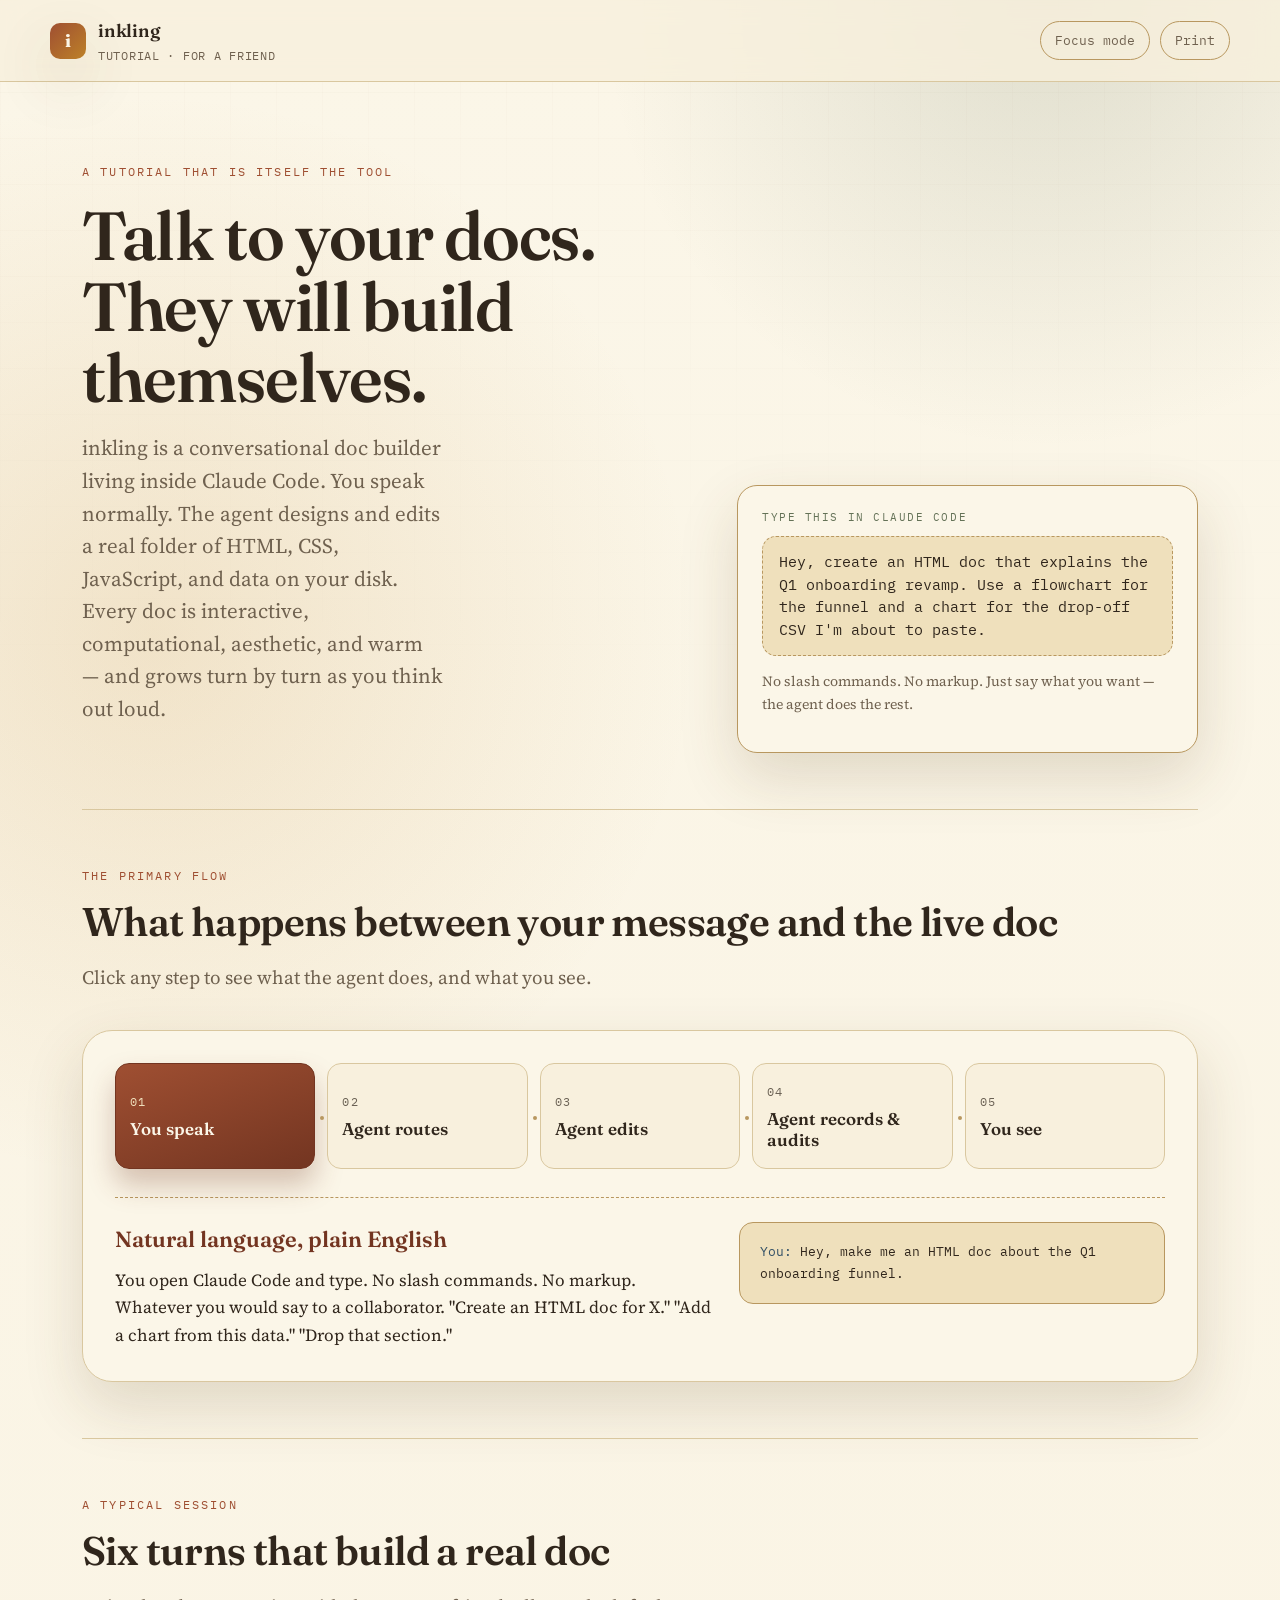
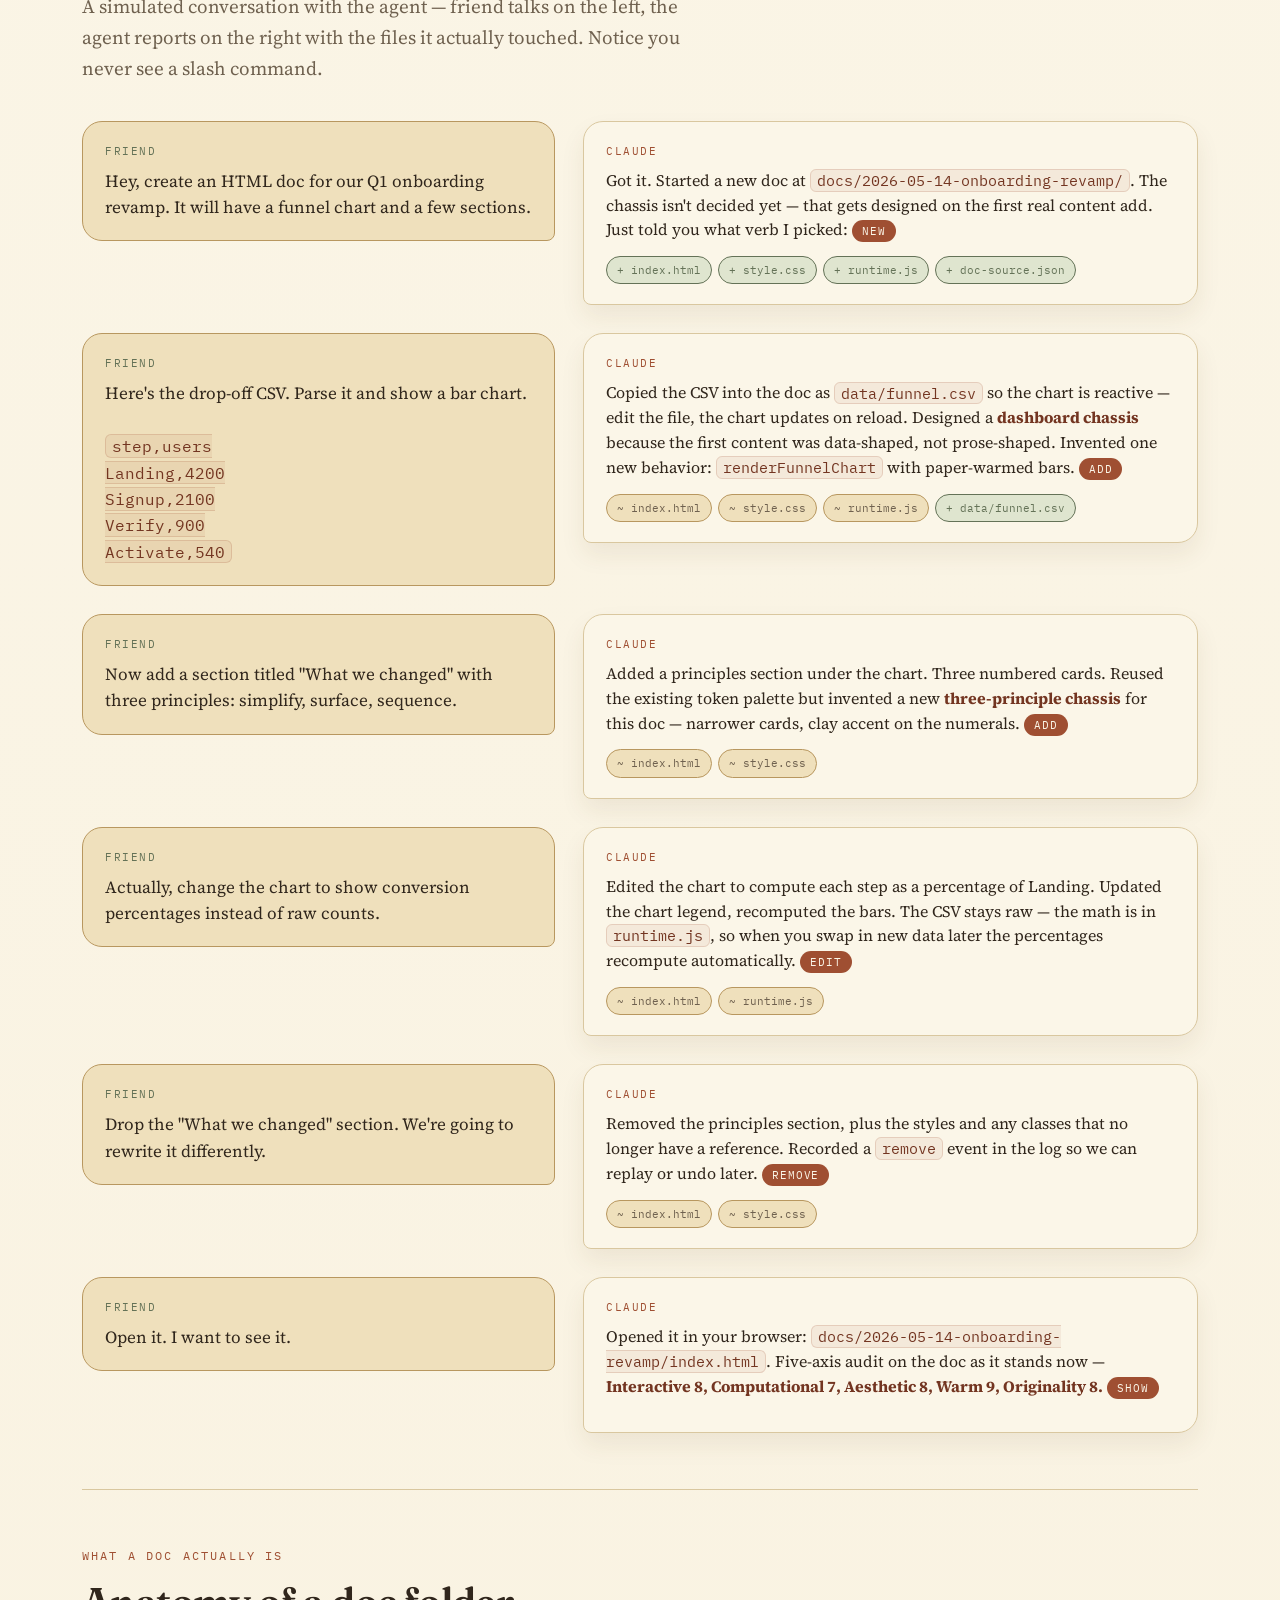
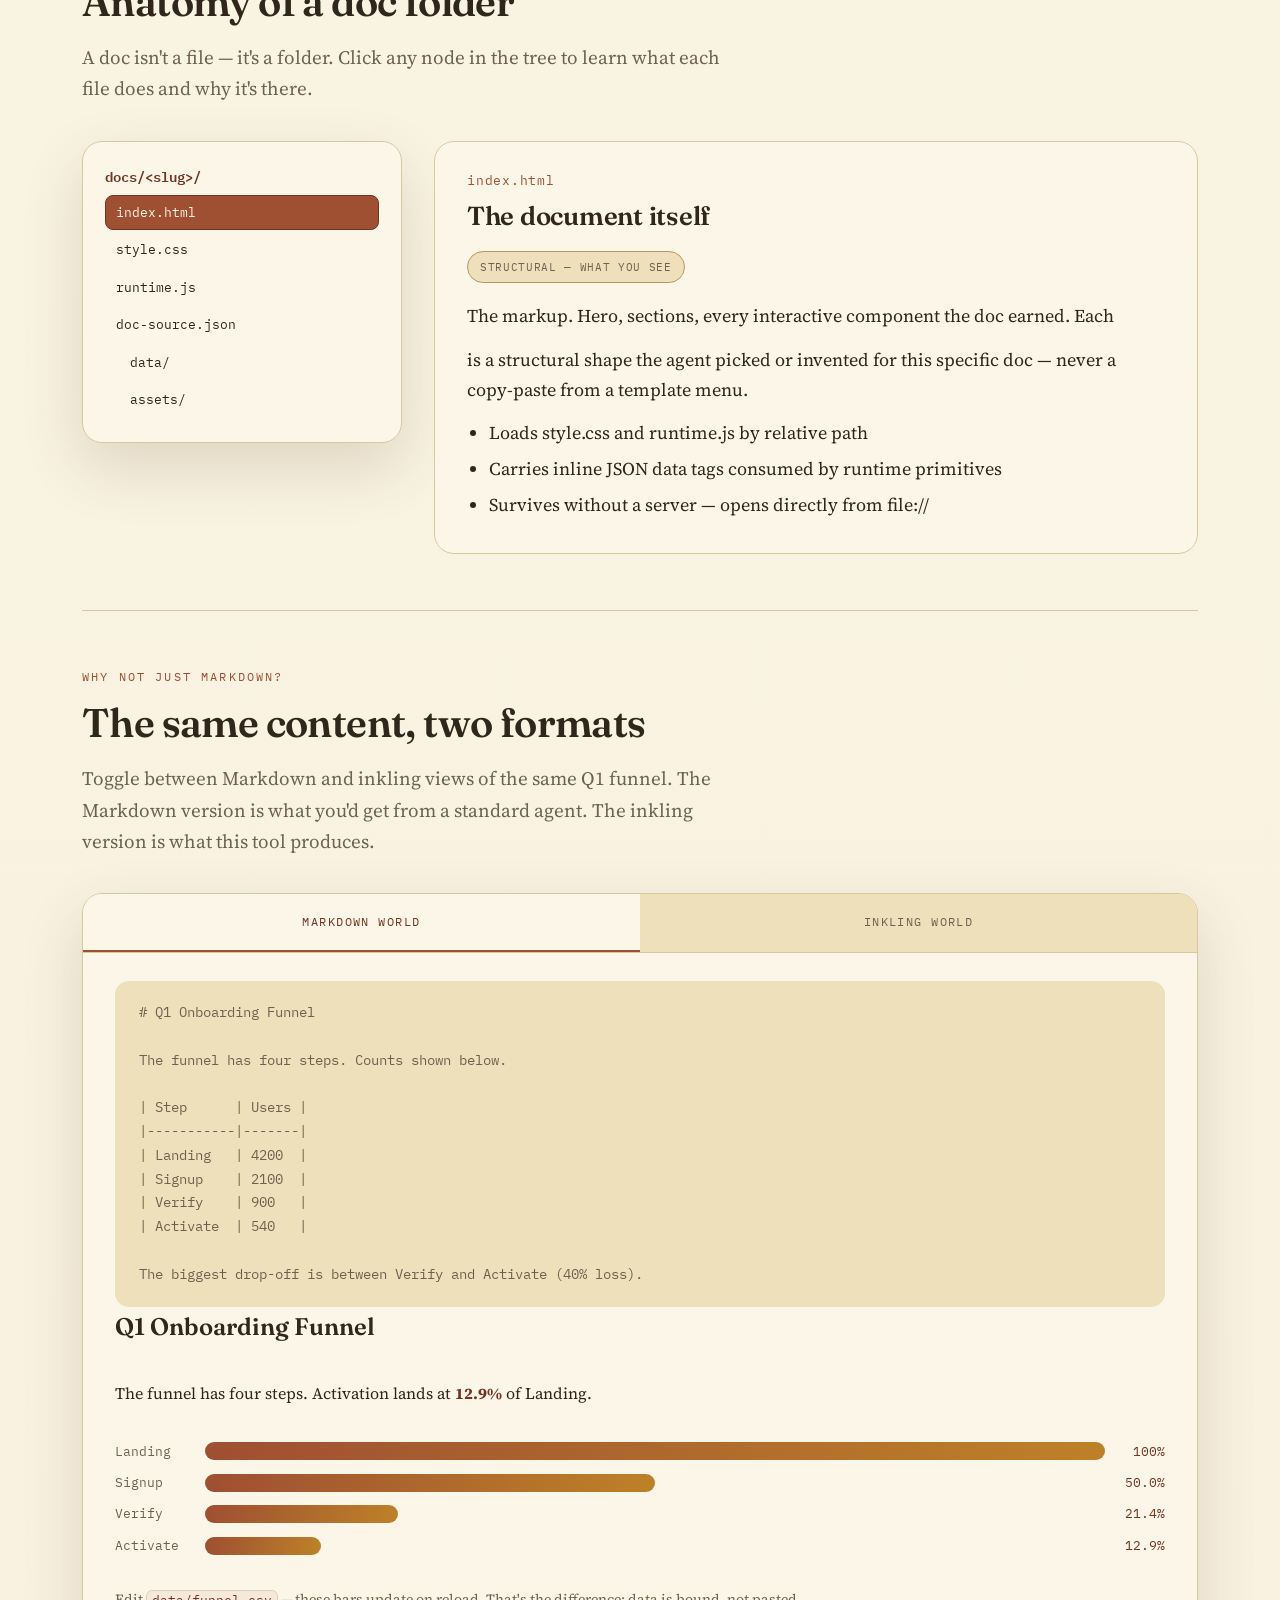
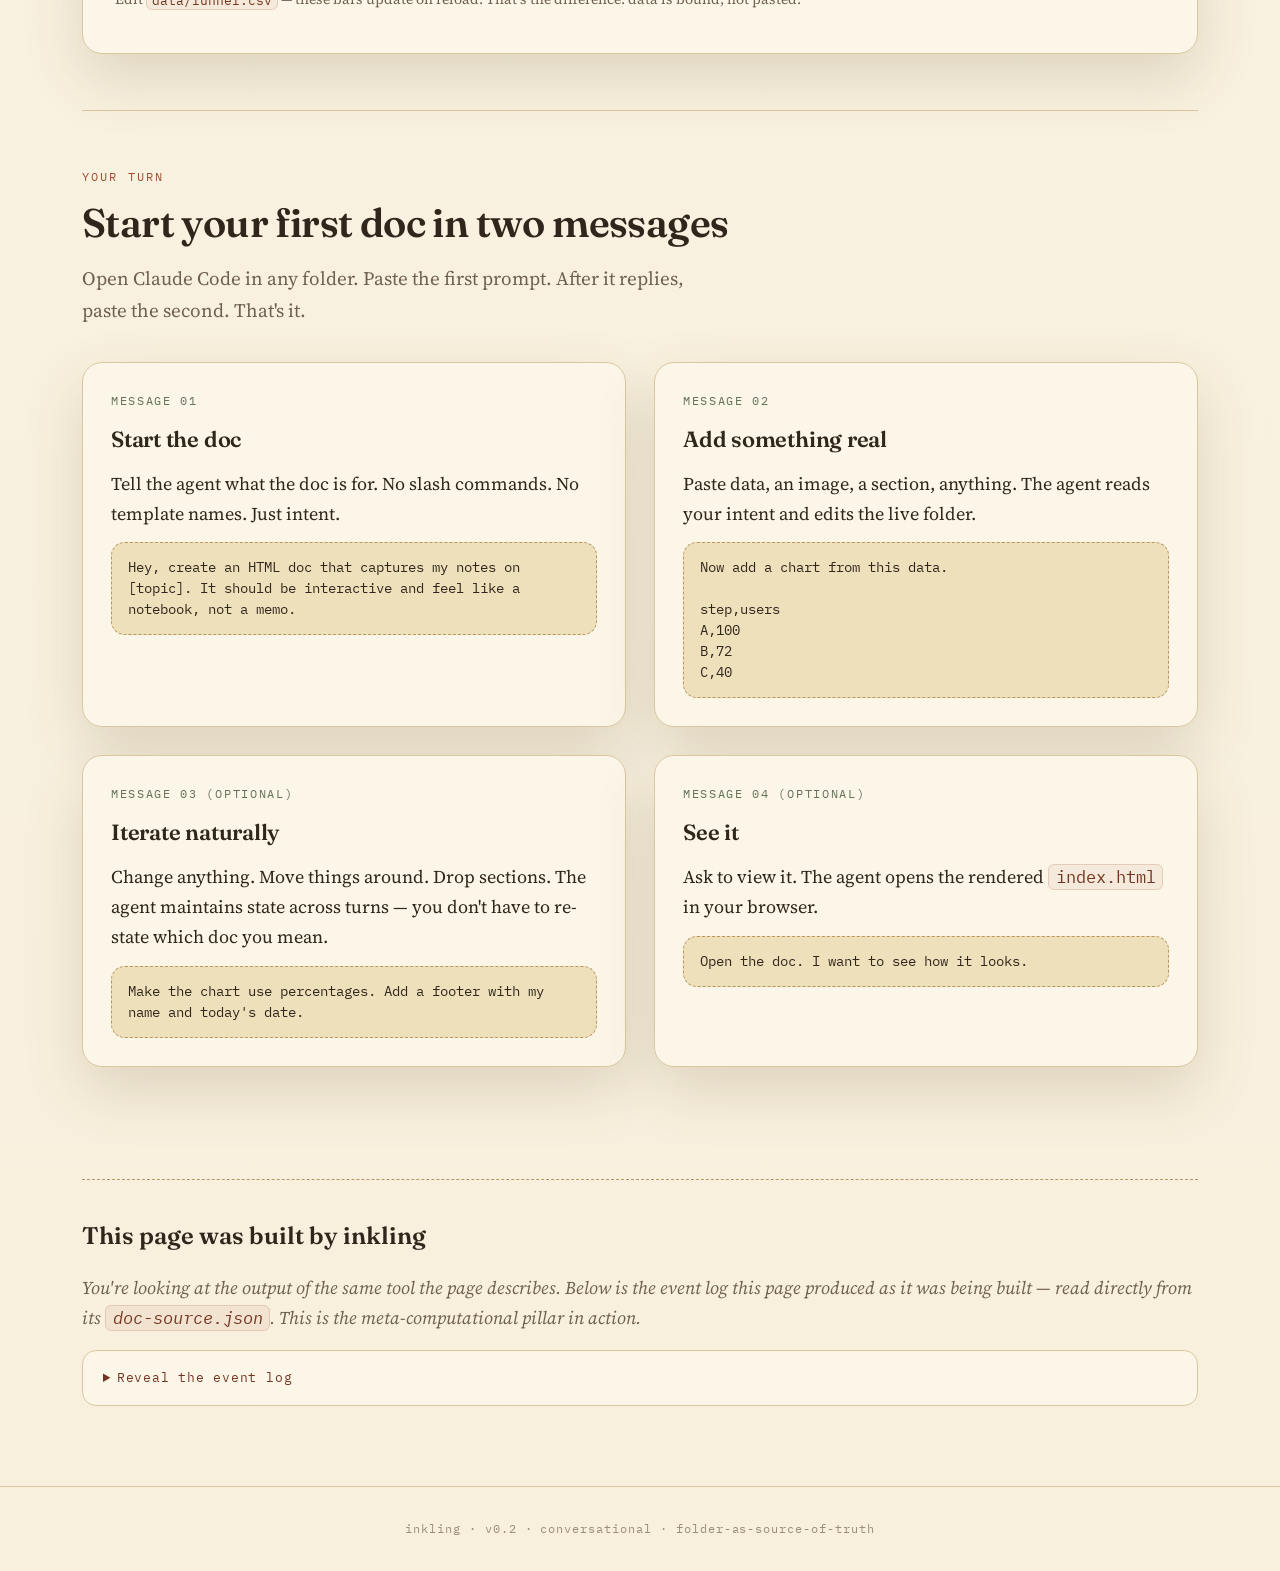
==== commit 54743772: "rename: /doc skill → /inkling (brand consistency) The skill was named 'doc' but the project is 'inkl" ====
--- a/docs/index.html
+++ b/docs/index.html
@@ -3,8 +3,8 @@
   <head>
     <meta charset="utf-8" />
     <meta name="viewport" content="width=device-width, initial-scale=1" />
-    <meta name="description" content="A conversational tutorial for HTML Doc Kit. Open Claude Code, talk in plain English, watch a live interactive HTML doc grow on disk turn by turn." />
-    <title>HTML Doc Kit — A Friendly Tutorial</title>
+    <meta name="description" content="A conversational tutorial for inkling. Open Claude Code, talk in plain English, watch a live interactive HTML doc grow on disk turn by turn." />
+    <title>inkling — A Friendly Tutorial</title>
     <link rel="preconnect" href="https://fonts.googleapis.com" />
     <link rel="preconnect" href="https://fonts.gstatic.com" crossorigin />
     <link
@@ -19,9 +19,9 @@
     <header class="topbar">
       <div class="shell topbar-inner">
         <a class="brand" href="#top" aria-label="Back to top">
-          <span class="mark">D</span>
+          <span class="mark">i</span>
           <span>
-            <span class="name">HTML Doc Kit</span>
+            <span class="name">inkling</span>
             <span class="kind">Tutorial · for a friend</span>
           </span>
         </a>
@@ -39,7 +39,7 @@
           <div class="eyebrow">A tutorial that is itself the tool</div>
           <h1 id="title" contenteditable="true">Talk to your docs.<br />They will build themselves.</h1>
           <p class="lede" contenteditable="true">
-            HTML Doc Kit is a conversational doc builder living inside Claude Code.
+            inkling is a conversational doc builder living inside Claude Code.
             You speak normally. The agent designs and edits a real folder of HTML, CSS,
             JavaScript, and data on your disk. Every doc is interactive, computational,
             aesthetic, and warm — and grows turn by turn as you think out loud.
@@ -239,15 +239,15 @@
         <div class="eyebrow">Why not just Markdown?</div>
         <h2 id="compare-h">The same content, two formats</h2>
         <p class="intro">
-          Toggle between Markdown and Doc Kit views of the same Q1 funnel. The
-          Markdown version is what you'd get from a standard agent. The Doc Kit
+          Toggle between Markdown and inkling views of the same Q1 funnel. The
+          Markdown version is what you'd get from a standard agent. The inkling
           version is what this tool produces.
         </p>
 
         <div class="compare" data-compare>
           <div class="tabs" role="tablist">
             <button class="tab" type="button" data-key="md" aria-pressed="true">Markdown world</button>
-            <button class="tab" type="button" data-key="doc">Doc Kit world</button>
+            <button class="tab" type="button" data-key="doc">inkling world</button>
           </div>
           <div class="panels">
             <div class="panel md-panel" data-key="md" data-active="true"># Q1 Onboarding Funnel
@@ -335,7 +335,7 @@
 
       <!-- META FOOTER -->
       <section class="meta-foot" data-event-log aria-labelledby="meta-h">
-        <h2 id="meta-h" style="font-family: var(--serif-display); font-weight: 600; font-size: 24px; margin: 0 0 12px;">This page was built by Doc Kit</h2>
+        <h2 id="meta-h" style="font-family: var(--serif-display); font-weight: 600; font-size: 24px; margin: 0 0 12px;">This page was built by inkling</h2>
         <p class="lede">
           You're looking at the output of the same tool the page describes. Below is
           the event log this page produced as it was being built — read directly from
@@ -349,7 +349,7 @@
     </main>
 
     <footer class="footer">
-      <div class="shell">HTML Doc Kit · v0.2 · conversational · folder-as-source-of-truth</div>
+      <div class="shell">inkling · v0.2 · conversational · folder-as-source-of-truth</div>
     </footer>
 
     <!-- data tags consumed by runtime.js -->
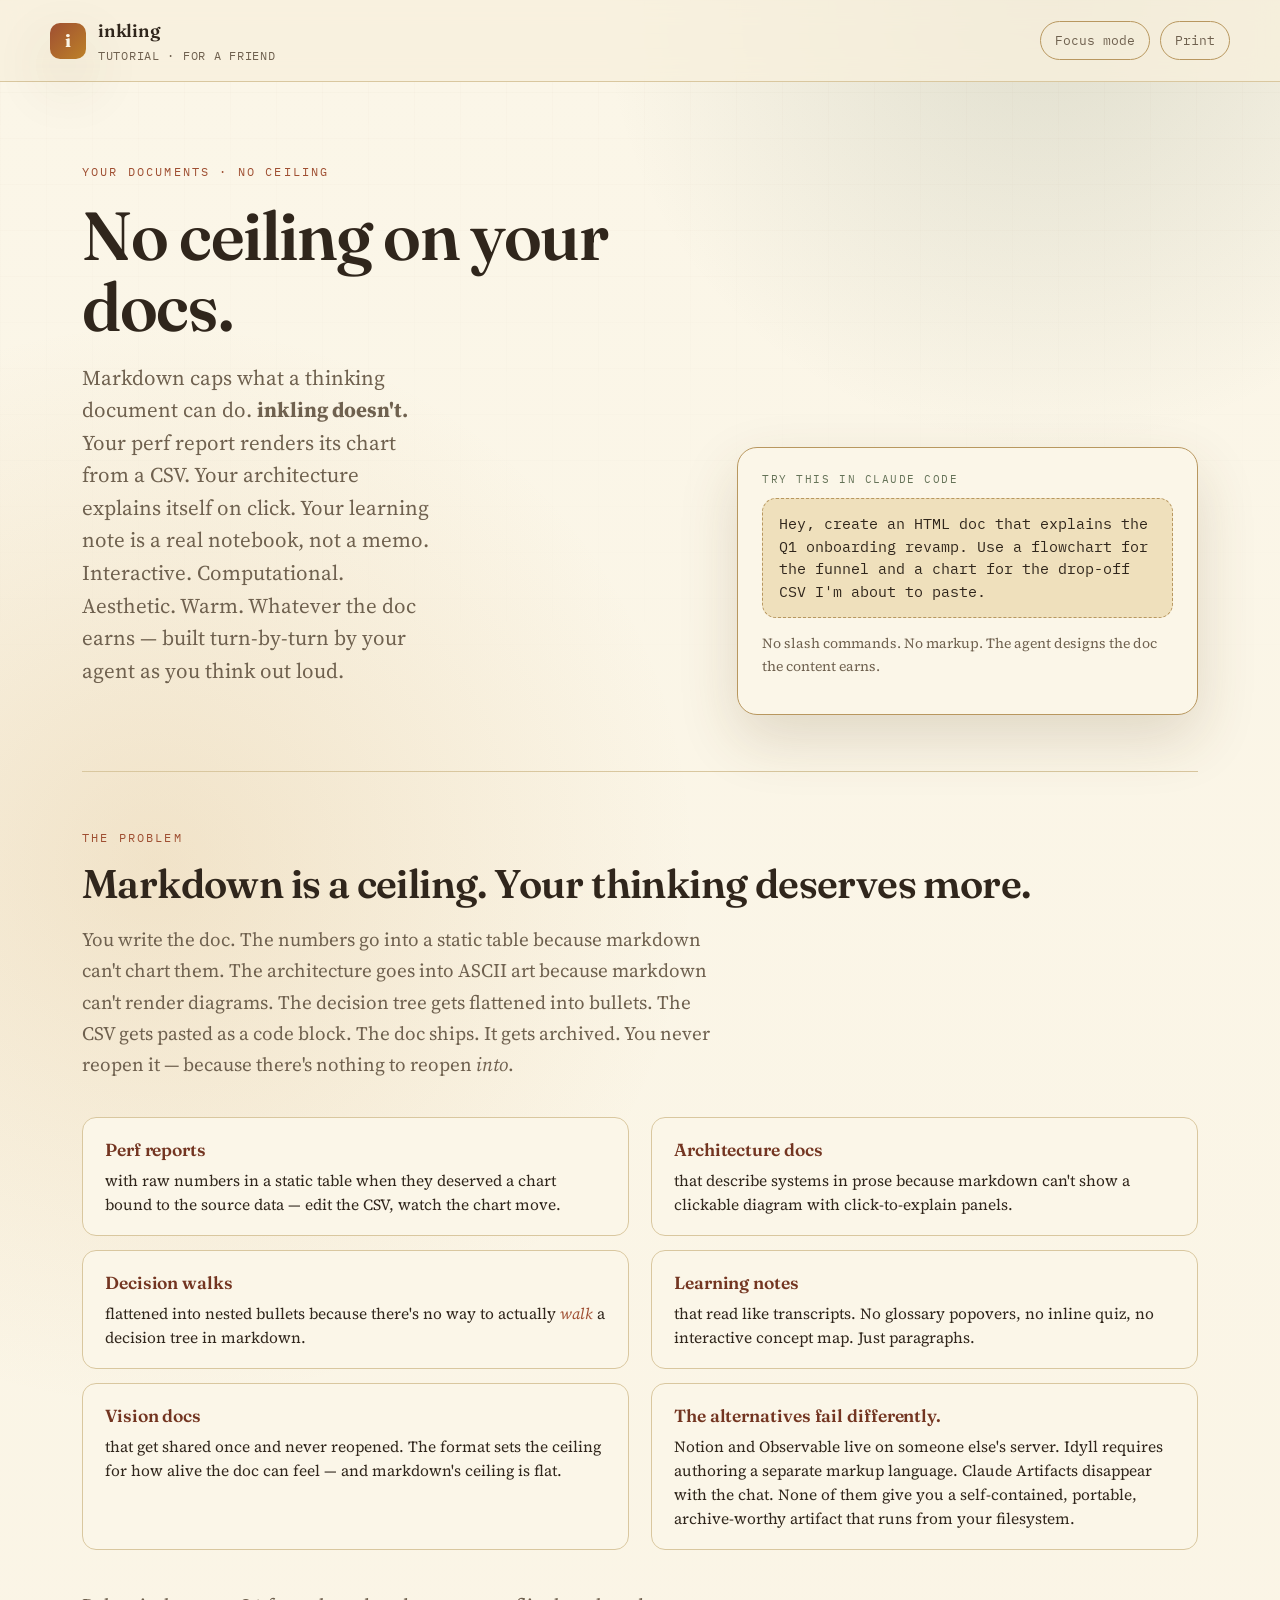
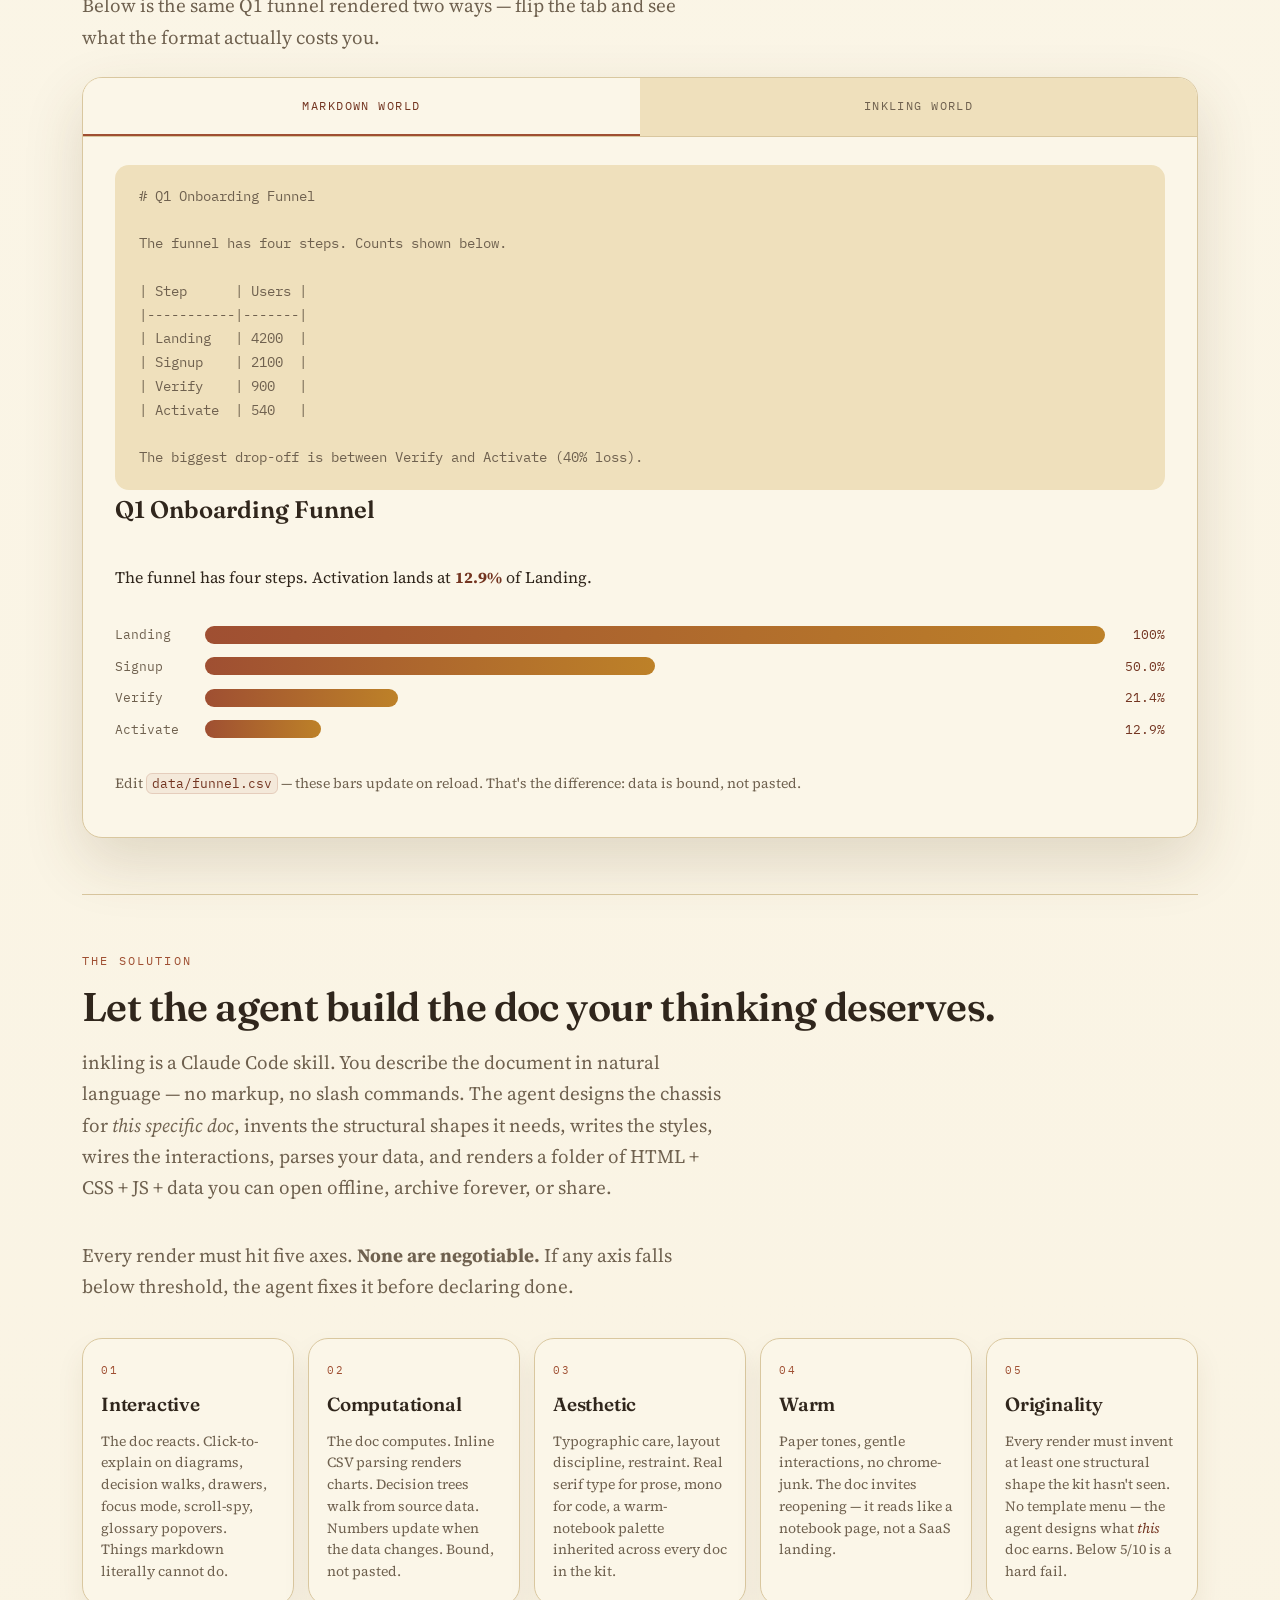
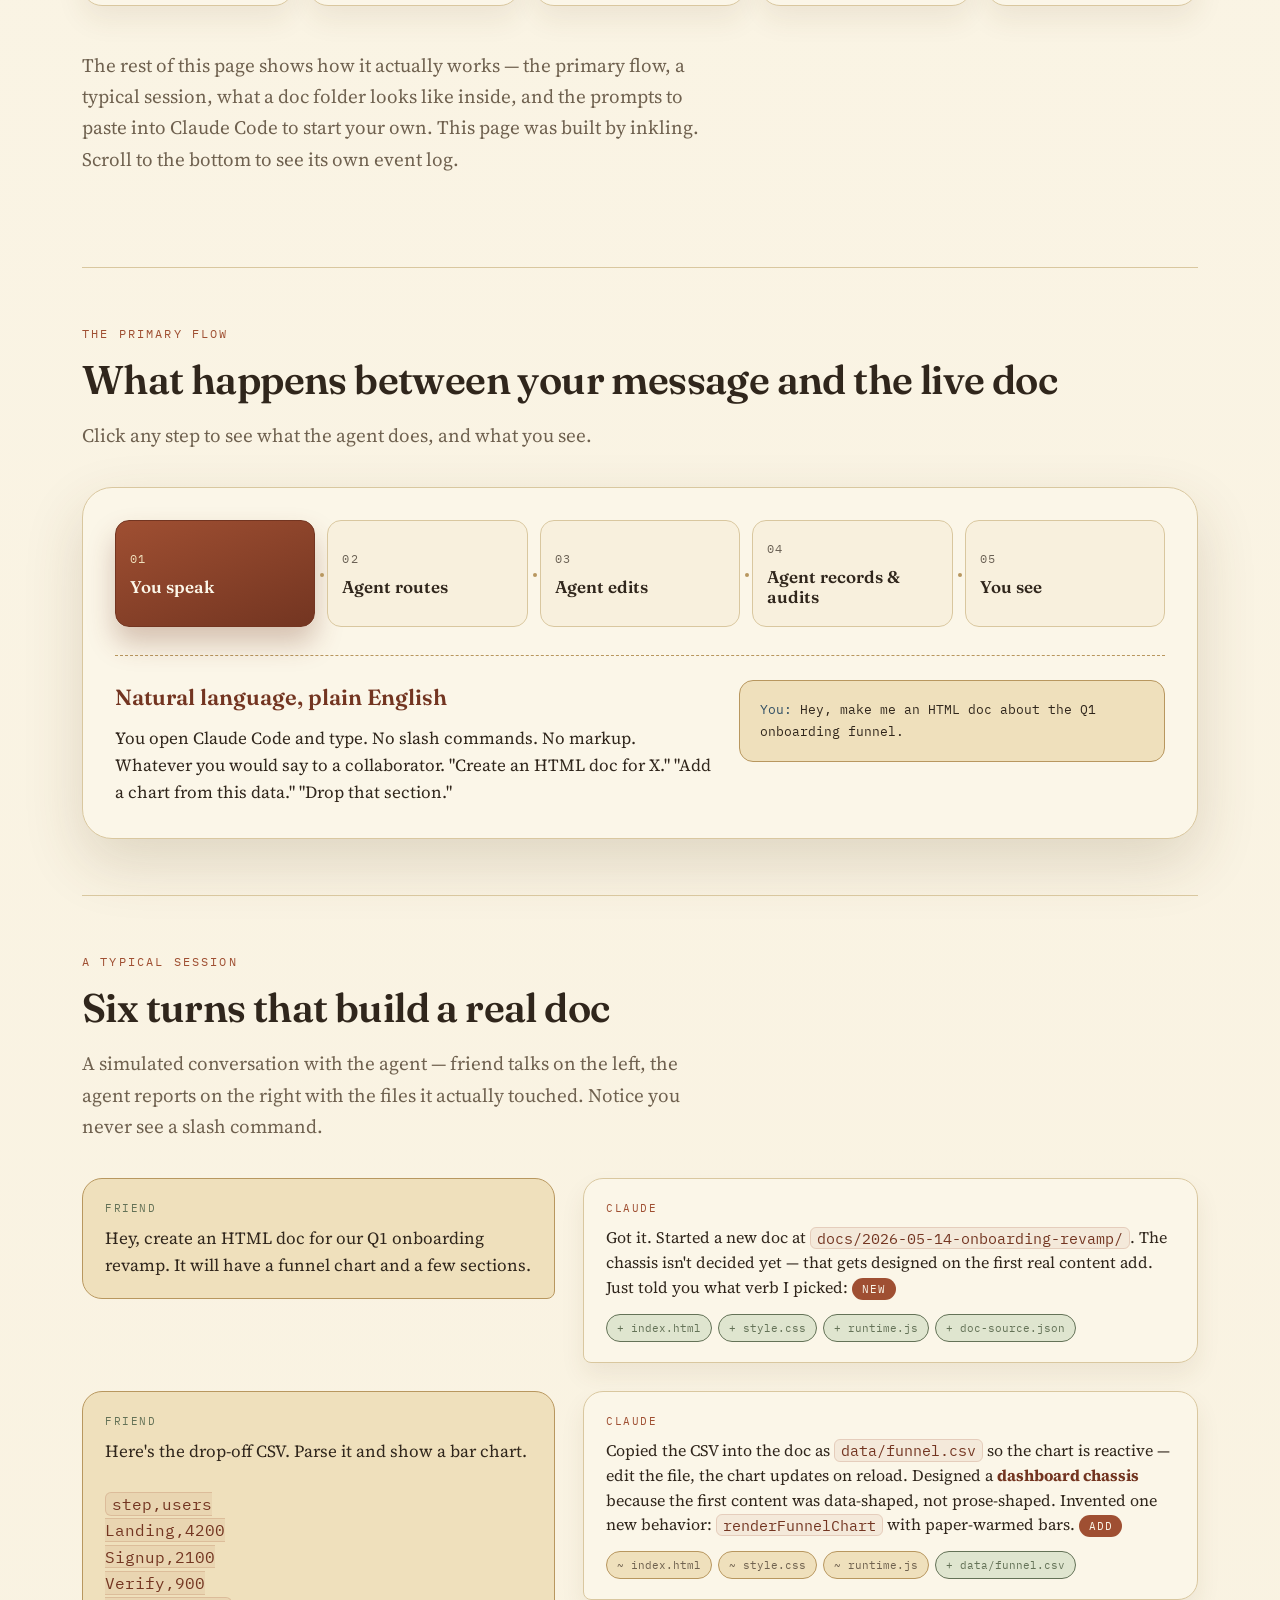
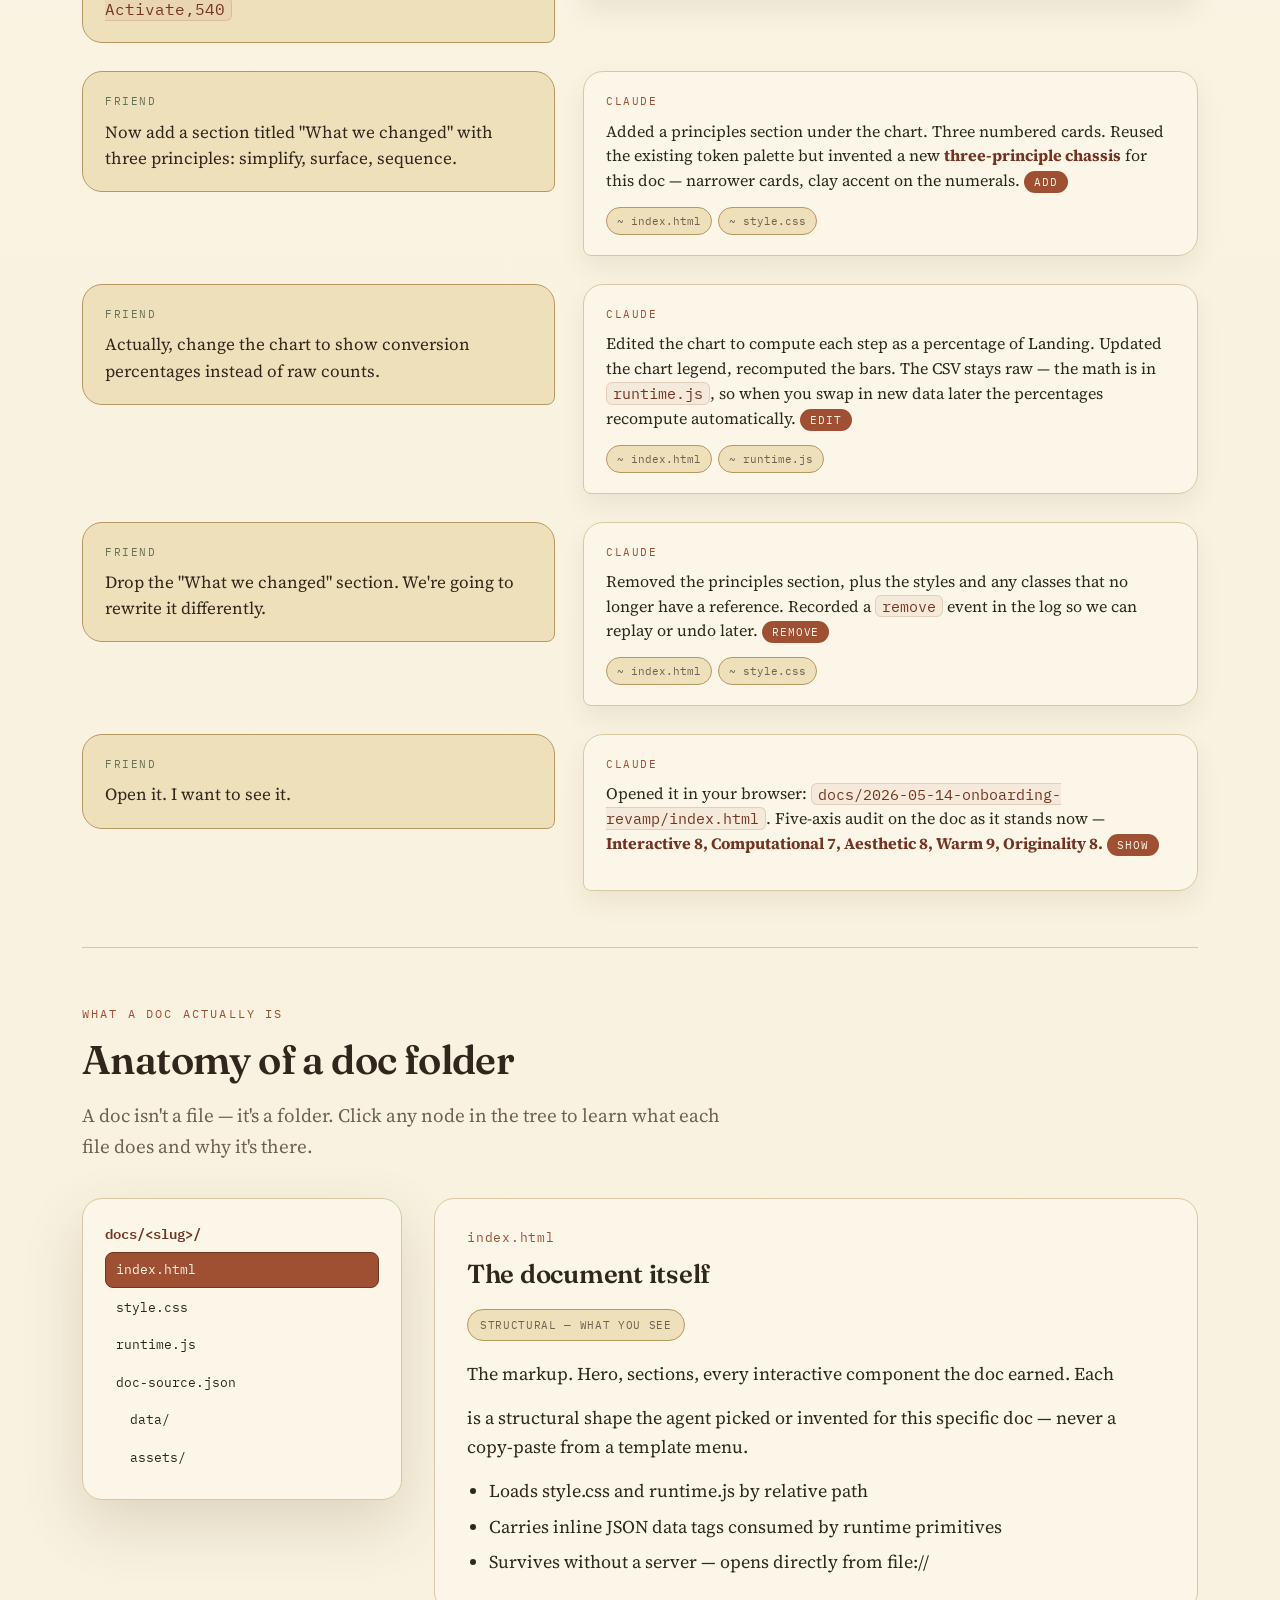
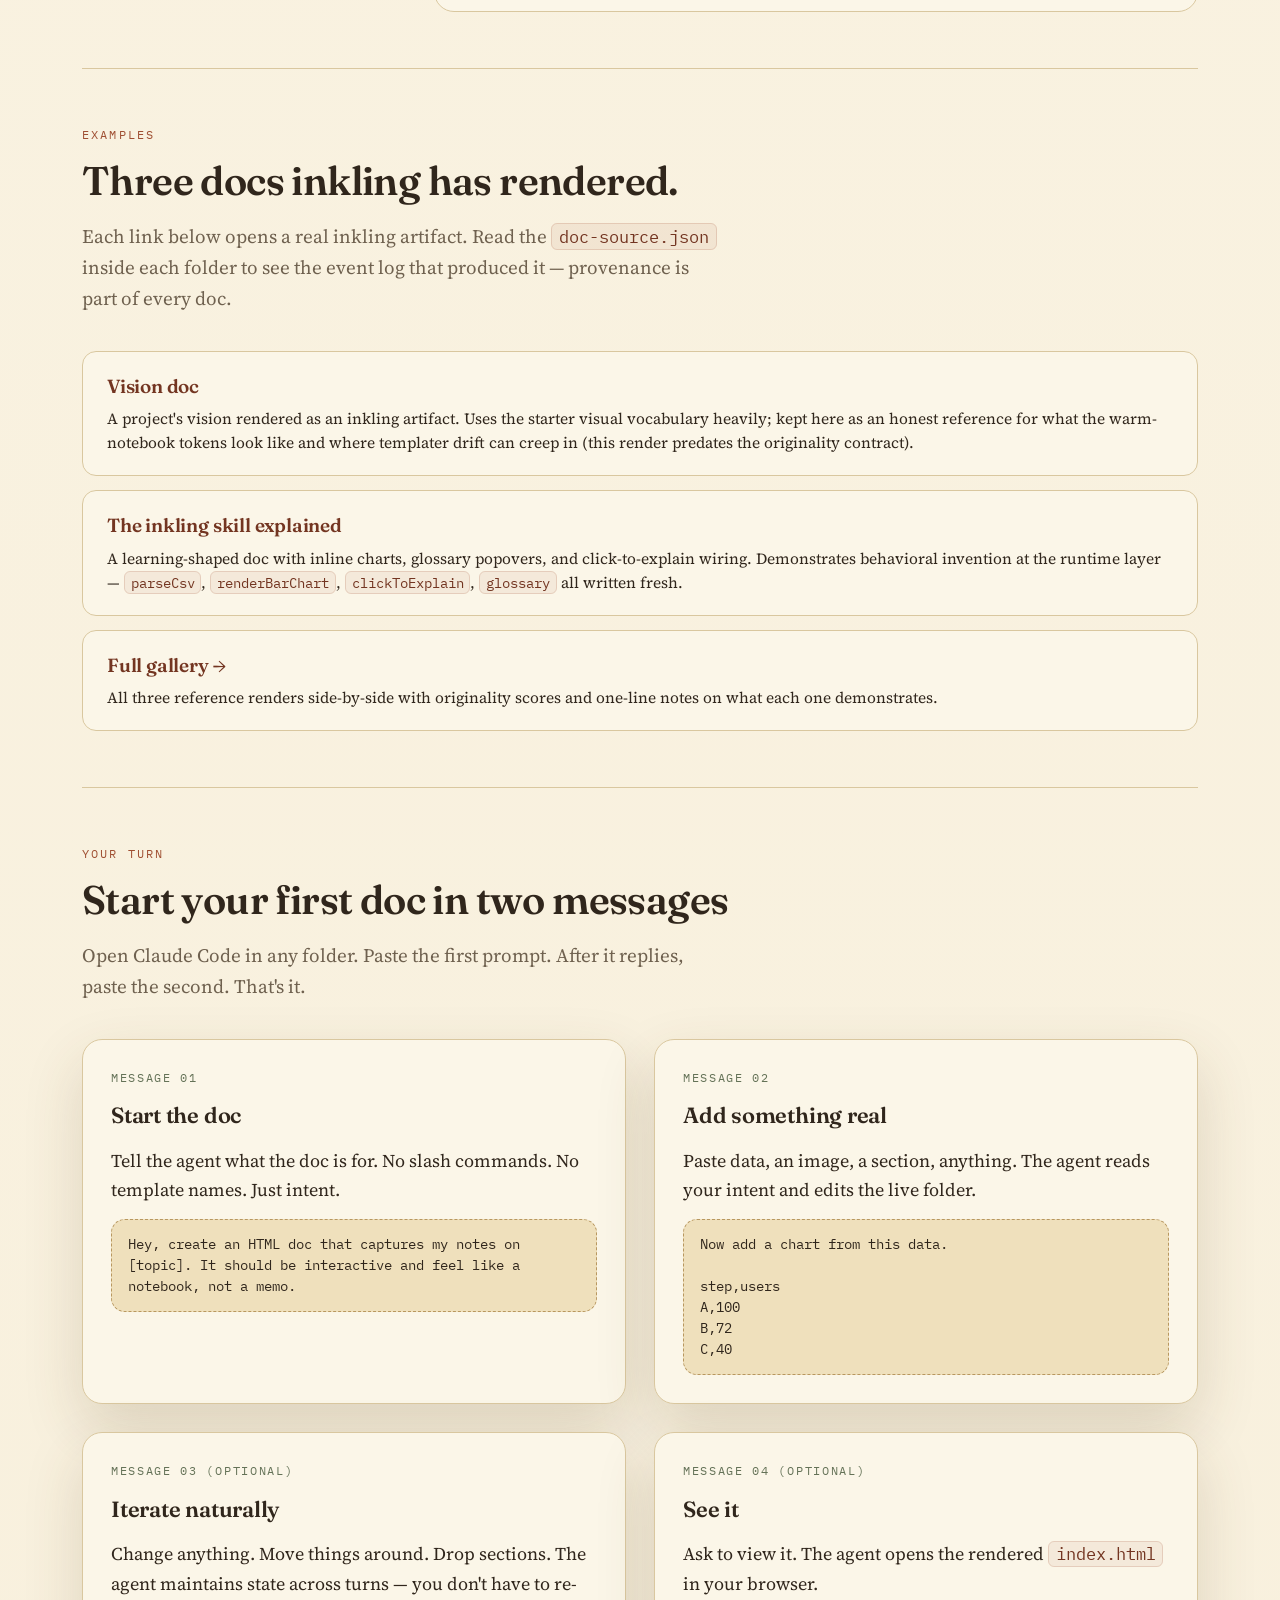
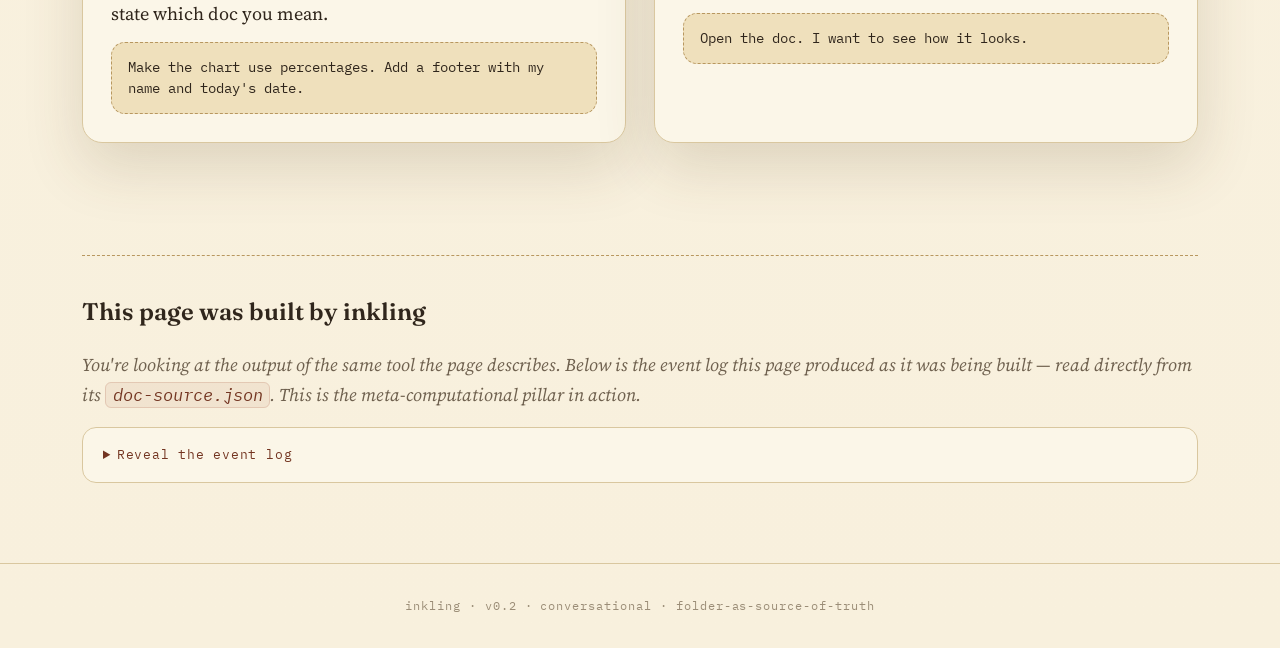
==== commit 8f002faa: "landing: restructure from tutorial-only to proper landing page The original page led with "Talk to y" ====
--- a/docs/index.html
+++ b/docs/index.html
@@ -3,8 +3,8 @@
   <head>
     <meta charset="utf-8" />
     <meta name="viewport" content="width=device-width, initial-scale=1" />
-    <meta name="description" content="A conversational tutorial for inkling. Open Claude Code, talk in plain English, watch a live interactive HTML doc grow on disk turn by turn." />
-    <title>inkling — A Friendly Tutorial</title>
+    <meta name="description" content="inkling — a Claude Code skill that builds HTML thinking documents with no ceiling. Interactive, computational, aesthetic, warm. Whatever the doc earns. Built turn-by-turn by your agent as you think out loud." />
+    <title>inkling — no ceiling on your docs</title>
     <link rel="preconnect" href="https://fonts.googleapis.com" />
     <link rel="preconnect" href="https://fonts.gstatic.com" crossorigin />
     <link
@@ -36,212 +36,75 @@
       <!-- HERO -->
       <section class="hero" aria-labelledby="title">
         <div>
-          <div class="eyebrow">A tutorial that is itself the tool</div>
-          <h1 id="title" contenteditable="true">Talk to your docs.<br />They will build themselves.</h1>
+          <div class="eyebrow">your documents · no ceiling</div>
+          <h1 id="title" contenteditable="true">No ceiling on your docs.</h1>
           <p class="lede" contenteditable="true">
-            inkling is a conversational doc builder living inside Claude Code.
-            You speak normally. The agent designs and edits a real folder of HTML, CSS,
-            JavaScript, and data on your disk. Every doc is interactive, computational,
-            aesthetic, and warm — and grows turn by turn as you think out loud.
+            Markdown caps what a thinking document can do. <strong>inkling doesn't.</strong>
+            Your perf report renders its chart from a CSV. Your architecture explains itself
+            on click. Your learning note is a real notebook, not a memo. Interactive.
+            Computational. Aesthetic. Warm. Whatever the doc earns — built turn-by-turn by
+            your agent as you think out loud.
           </p>
         </div>
         <aside class="cta" aria-label="Try this exact prompt">
-          <div class="label">Type this in Claude Code</div>
+          <div class="label">Try this in Claude Code</div>
           <div class="prompt" contenteditable="true">
             Hey, create an HTML doc that explains the Q1 onboarding revamp. Use a flowchart for the funnel and a chart for the drop-off CSV I'm about to paste.
           </div>
-          <p class="note">No slash commands. No markup. Just say what you want — the agent does the rest.</p>
+          <p class="note">No slash commands. No markup. The agent designs the doc the content earns.</p>
         </aside>
       </section>
 
-      <!-- FLOW -->
-      <section class="section" aria-labelledby="flow-h">
-        <div class="eyebrow">The primary flow</div>
-        <h2 id="flow-h">What happens between your message and the live doc</h2>
-        <p class="intro">Click any step to see what the agent does, and what you see.</p>
-
-        <div class="flow-stepper" data-flow>
-          <div class="steps" role="tablist" aria-label="Flow steps"></div>
-          <div class="panel">
-            <div class="text"></div>
-            <div class="example"></div>
-          </div>
-        </div>
-      </section>
-
-      <!-- CONVERSATION SIMULATOR -->
-      <section class="section" aria-labelledby="convo-h">
-        <div class="eyebrow">A typical session</div>
-        <h2 id="convo-h">Six turns that build a real doc</h2>
+      <!-- PROBLEM -->
+      <section class="section" aria-labelledby="problem-h">
+        <div class="eyebrow">the problem</div>
+        <h2 id="problem-h">Markdown is a ceiling. Your thinking deserves more.</h2>
         <p class="intro">
-          A simulated conversation with the agent — friend talks on the left, the agent
-          reports on the right with the files it actually touched. Notice you never see a
-          slash command.
-        </p>
-
-        <div class="convo">
-          <!-- turn 1 -->
-          <div class="turn">
-            <div class="friend">
-              <div class="who">Friend</div>
-              <div class="says">Hey, create an HTML doc for our Q1 onboarding revamp. It will have a funnel chart and a few sections.</div>
-            </div>
-            <div class="agent">
-              <div class="who">Claude</div>
-              <div class="does">
-                Got it. Started a new doc at <code>docs/2026-05-14-onboarding-revamp/</code>.
-                The chassis isn't decided yet — that gets designed on the first real content add.
-                Just told you what verb I picked: <span class="verb-chip">new</span>
-              </div>
-              <div class="chips">
-                <span class="file-chip added">+ index.html</span>
-                <span class="file-chip added">+ style.css</span>
-                <span class="file-chip added">+ runtime.js</span>
-                <span class="file-chip added">+ doc-source.json</span>
-              </div>
-            </div>
-          </div>
-
-          <!-- turn 2 -->
-          <div class="turn">
-            <div class="friend">
-              <div class="who">Friend</div>
-              <div class="says">Here's the drop-off CSV. Parse it and show a bar chart. <br /><br /><code>step,users<br />Landing,4200<br />Signup,2100<br />Verify,900<br />Activate,540</code></div>
-            </div>
-            <div class="agent">
-              <div class="who">Claude</div>
-              <div class="does">
-                Copied the CSV into the doc as <code>data/funnel.csv</code> so the chart
-                is reactive — edit the file, the chart updates on reload. Designed a
-                <strong>dashboard chassis</strong> because the first content was data-shaped,
-                not prose-shaped. Invented one new behavior: <code>renderFunnelChart</code>
-                with paper-warmed bars. <span class="verb-chip">add</span>
-              </div>
-              <div class="chips">
-                <span class="file-chip">~ index.html</span>
-                <span class="file-chip">~ style.css</span>
-                <span class="file-chip">~ runtime.js</span>
-                <span class="file-chip added">+ data/funnel.csv</span>
-              </div>
-            </div>
-          </div>
-
-          <!-- turn 3 -->
-          <div class="turn">
-            <div class="friend">
-              <div class="who">Friend</div>
-              <div class="says">Now add a section titled "What we changed" with three principles: simplify, surface, sequence.</div>
-            </div>
-            <div class="agent">
-              <div class="who">Claude</div>
-              <div class="does">
-                Added a principles section under the chart. Three numbered cards.
-                Reused the existing token palette but invented a new
-                <strong>three-principle chassis</strong> for this doc — narrower cards,
-                clay accent on the numerals. <span class="verb-chip">add</span>
-              </div>
-              <div class="chips">
-                <span class="file-chip">~ index.html</span>
-                <span class="file-chip">~ style.css</span>
-              </div>
-            </div>
-          </div>
-
-          <!-- turn 4 -->
-          <div class="turn">
-            <div class="friend">
-              <div class="who">Friend</div>
-              <div class="says">Actually, change the chart to show conversion percentages instead of raw counts.</div>
-            </div>
-            <div class="agent">
-              <div class="who">Claude</div>
-              <div class="does">
-                Edited the chart to compute each step as a percentage of Landing.
-                Updated the chart legend, recomputed the bars. The CSV stays raw —
-                the math is in <code>runtime.js</code>, so when you swap in new data later
-                the percentages recompute automatically. <span class="verb-chip">edit</span>
-              </div>
-              <div class="chips">
-                <span class="file-chip">~ index.html</span>
-                <span class="file-chip">~ runtime.js</span>
-              </div>
-            </div>
-          </div>
-
-          <!-- turn 5 -->
-          <div class="turn">
-            <div class="friend">
-              <div class="who">Friend</div>
-              <div class="says">Drop the "What we changed" section. We're going to rewrite it differently.</div>
-            </div>
-            <div class="agent">
-              <div class="who">Claude</div>
-              <div class="does">
-                Removed the principles section, plus the styles and any classes that no
-                longer have a reference. Recorded a <code>remove</code> event in the log so
-                we can replay or undo later. <span class="verb-chip">remove</span>
-              </div>
-              <div class="chips">
-                <span class="file-chip">~ index.html</span>
-                <span class="file-chip">~ style.css</span>
-              </div>
-            </div>
-          </div>
-
-          <!-- turn 6 -->
-          <div class="turn">
-            <div class="friend">
-              <div class="who">Friend</div>
-              <div class="says">Open it. I want to see it.</div>
-            </div>
-            <div class="agent">
-              <div class="who">Claude</div>
-              <div class="does">
-                Opened it in your browser:
-                <code>docs/2026-05-14-onboarding-revamp/index.html</code>.
-                Five-axis audit on the doc as it stands now —
-                <strong>Interactive 8, Computational 7, Aesthetic 8, Warm 9, Originality 8.</strong>
-                <span class="verb-chip">show</span>
-              </div>
-              <div class="chips"></div>
-            </div>
-          </div>
-        </div>
-      </section>
-
-      <!-- ANATOMY -->
-      <section class="section" aria-labelledby="anatomy-h">
-        <div class="eyebrow">What a doc actually is</div>
-        <h2 id="anatomy-h">Anatomy of a doc folder</h2>
-        <p class="intro">
-          A doc isn't a file — it's a folder. Click any node in the tree to learn
-          what each file does and why it's there.
-        </p>
-
-        <div class="anatomy" data-anatomy>
-          <div class="tree" aria-label="Folder tree">
-            <div class="root">docs/&lt;slug&gt;/</div>
-            <button data-file="index">index.html</button>
-            <button data-file="style">style.css</button>
-            <button data-file="runtime">runtime.js</button>
-            <button data-file="manifest">doc-source.json</button>
-            <div class="indent">
-              <button data-file="data">data/</button>
-              <button data-file="assets">assets/</button>
-            </div>
-          </div>
-          <div class="detail" role="region" aria-live="polite"></div>
-        </div>
-      </section>
-
-      <!-- COMPARE -->
-      <section class="section" aria-labelledby="compare-h">
-        <div class="eyebrow">Why not just Markdown?</div>
-        <h2 id="compare-h">The same content, two formats</h2>
-        <p class="intro">
-          Toggle between Markdown and inkling views of the same Q1 funnel. The
-          Markdown version is what you'd get from a standard agent. The inkling
-          version is what this tool produces.
+          You write the doc. The numbers go into a static table because markdown can't chart them.
+          The architecture goes into ASCII art because markdown can't render diagrams.
+          The decision tree gets flattened into bullets. The CSV gets pasted as a code block.
+          The doc ships. It gets archived. You never reopen it — because there's nothing
+          to reopen <em>into</em>.
+        </p>
+
+        <ul class="problem-grid">
+          <li>
+            <strong>Perf reports</strong>
+            with raw numbers in a static table when they deserved a chart bound to the
+            source data — edit the CSV, watch the chart move.
+          </li>
+          <li>
+            <strong>Architecture docs</strong>
+            that describe systems in prose because markdown can't show a clickable
+            diagram with click-to-explain panels.
+          </li>
+          <li>
+            <strong>Decision walks</strong>
+            flattened into nested bullets because there's no way to actually <em>walk</em>
+            a decision tree in markdown.
+          </li>
+          <li>
+            <strong>Learning notes</strong>
+            that read like transcripts. No glossary popovers, no inline quiz, no
+            interactive concept map. Just paragraphs.
+          </li>
+          <li>
+            <strong>Vision docs</strong>
+            that get shared once and never reopened. The format sets the ceiling for
+            how alive the doc can feel — and markdown's ceiling is flat.
+          </li>
+          <li>
+            <strong>The alternatives fail differently.</strong>
+            Notion and Observable live on someone else's server. Idyll requires
+            authoring a separate markup language. Claude Artifacts disappear with the
+            chat. None of them give you a self-contained, portable, archive-worthy
+            artifact that runs from your filesystem.
+          </li>
+        </ul>
+
+        <p class="intro" style="margin-top: 40px; margin-bottom: 24px;">
+          Below is the same Q1 funnel rendered two ways — flip the tab and see what
+          the format actually costs you.
         </p>
 
         <div class="compare" data-compare>
@@ -296,6 +159,277 @@
         </div>
       </section>
 
+      <!-- SOLUTION -->
+      <section class="section" aria-labelledby="solution-h">
+        <div class="eyebrow">the solution</div>
+        <h2 id="solution-h">Let the agent build the doc your thinking deserves.</h2>
+        <p class="intro">
+          inkling is a Claude Code skill. You describe the document in natural language —
+          no markup, no slash commands. The agent designs the chassis for <em>this specific
+          doc</em>, invents the structural shapes it needs, writes the styles, wires the
+          interactions, parses your data, and renders a folder of HTML + CSS + JS + data
+          you can open offline, archive forever, or share.
+        </p>
+        <p class="intro">
+          Every render must hit five axes. <strong>None are negotiable.</strong>
+          If any axis falls below threshold, the agent fixes it before declaring done.
+        </p>
+
+        <div class="pillars-grid">
+          <div class="pillar">
+            <div class="pillar-n">01</div>
+            <h3>Interactive</h3>
+            <p>The doc reacts. Click-to-explain on diagrams, decision walks, drawers, focus mode, scroll-spy, glossary popovers. Things markdown literally cannot do.</p>
+          </div>
+          <div class="pillar">
+            <div class="pillar-n">02</div>
+            <h3>Computational</h3>
+            <p>The doc computes. Inline CSV parsing renders charts. Decision trees walk from source data. Numbers update when the data changes. Bound, not pasted.</p>
+          </div>
+          <div class="pillar">
+            <div class="pillar-n">03</div>
+            <h3>Aesthetic</h3>
+            <p>Typographic care, layout discipline, restraint. Real serif type for prose, mono for code, a warm-notebook palette inherited across every doc in the kit.</p>
+          </div>
+          <div class="pillar">
+            <div class="pillar-n">04</div>
+            <h3>Warm</h3>
+            <p>Paper tones, gentle interactions, no chrome-junk. The doc invites reopening — it reads like a notebook page, not a SaaS landing.</p>
+          </div>
+          <div class="pillar">
+            <div class="pillar-n">05</div>
+            <h3>Originality</h3>
+            <p>Every render must invent at least one structural shape the kit hasn't seen. No template menu — the agent designs what <em>this</em> doc earns. Below 5/10 is a hard fail.</p>
+          </div>
+        </div>
+
+        <p class="intro" style="margin-top: 44px;">
+          The rest of this page shows how it actually works — the primary flow, a
+          typical session, what a doc folder looks like inside, and the prompts to paste
+          into Claude Code to start your own. This page was built by inkling. Scroll to
+          the bottom to see its own event log.
+        </p>
+      </section>
+
+      <!-- FLOW -->
+      <section class="section" aria-labelledby="flow-h">
+        <div class="eyebrow">The primary flow</div>
+        <h2 id="flow-h">What happens between your message and the live doc</h2>
+        <p class="intro">Click any step to see what the agent does, and what you see.</p>
+
+        <div class="flow-stepper" data-flow>
+          <div class="steps" role="tablist" aria-label="Flow steps"></div>
+          <div class="panel">
+            <div class="text"></div>
+            <div class="example"></div>
+          </div>
+        </div>
+      </section>
+
+      <!-- CONVERSATION SIMULATOR -->
+      <section class="section" aria-labelledby="convo-h">
+        <div class="eyebrow">A typical session</div>
+        <h2 id="convo-h">Six turns that build a real doc</h2>
+        <p class="intro">
+          A simulated conversation with the agent — friend talks on the left, the agent
+          reports on the right with the files it actually touched. Notice you never see a
+          slash command.
+        </p>
+
+        <div class="convo">
+          <!-- turn 1 -->
+          <div class="turn">
+            <div class="friend">
+              <div class="who">Friend</div>
+              <div class="says">Hey, create an HTML doc for our Q1 onboarding revamp. It will have a funnel chart and a few sections.</div>
+            </div>
+            <div class="agent">
+              <div class="who">Claude</div>
+              <div class="does">
+                Got it. Started a new doc at <code>docs/2026-05-14-onboarding-revamp/</code>.
+                The chassis isn't decided yet — that gets designed on the first real content add.
+                Just told you what verb I picked: <span class="verb-chip">new</span>
+              </div>
+              <div class="chips">
+                <span class="file-chip added">+ index.html</span>
+                <span class="file-chip added">+ style.css</span>
+                <span class="file-chip added">+ runtime.js</span>
+                <span class="file-chip added">+ doc-source.json</span>
+              </div>
+            </div>
+          </div>
+
+          <!-- turn 2 -->
+          <div class="turn">
+            <div class="friend">
+              <div class="who">Friend</div>
+              <div class="says">Here's the drop-off CSV. Parse it and show a bar chart. <br /><br /><code>step,users<br />Landing,4200<br />Signup,2100<br />Verify,900<br />Activate,540</code></div>
+            </div>
+            <div class="agent">
+              <div class="who">Claude</div>
+              <div class="does">
+                Copied the CSV into the doc as <code>data/funnel.csv</code> so the chart
+                is reactive — edit the file, the chart updates on reload. Designed a
+                <strong>dashboard chassis</strong> because the first content was data-shaped,
+                not prose-shaped. Invented one new behavior: <code>renderFunnelChart</code>
+                with paper-warmed bars. <span class="verb-chip">add</span>
+              </div>
+              <div class="chips">
+                <span class="file-chip">~ index.html</span>
+                <span class="file-chip">~ style.css</span>
+                <span class="file-chip">~ runtime.js</span>
+                <span class="file-chip added">+ data/funnel.csv</span>
+              </div>
+            </div>
+          </div>
+
+          <!-- turn 3 -->
+          <div class="turn">
+            <div class="friend">
+              <div class="who">Friend</div>
+              <div class="says">Now add a section titled "What we changed" with three principles: simplify, surface, sequence.</div>
+            </div>
+            <div class="agent">
+              <div class="who">Claude</div>
+              <div class="does">
+                Added a principles section under the chart. Three numbered cards.
+                Reused the existing token palette but invented a new
+                <strong>three-principle chassis</strong> for this doc — narrower cards,
+                clay accent on the numerals. <span class="verb-chip">add</span>
+              </div>
+              <div class="chips">
+                <span class="file-chip">~ index.html</span>
+                <span class="file-chip">~ style.css</span>
+              </div>
+            </div>
+          </div>
+
+          <!-- turn 4 -->
+          <div class="turn">
+            <div class="friend">
+              <div class="who">Friend</div>
+              <div class="says">Actually, change the chart to show conversion percentages instead of raw counts.</div>
+            </div>
+            <div class="agent">
+              <div class="who">Claude</div>
+              <div class="does">
+                Edited the chart to compute each step as a percentage of Landing.
+                Updated the chart legend, recomputed the bars. The CSV stays raw —
+                the math is in <code>runtime.js</code>, so when you swap in new data later
+                the percentages recompute automatically. <span class="verb-chip">edit</span>
+              </div>
+              <div class="chips">
+                <span class="file-chip">~ index.html</span>
+                <span class="file-chip">~ runtime.js</span>
+              </div>
+            </div>
+          </div>
+
+          <!-- turn 5 -->
+          <div class="turn">
+            <div class="friend">
+              <div class="who">Friend</div>
+              <div class="says">Drop the "What we changed" section. We're going to rewrite it differently.</div>
+            </div>
+            <div class="agent">
+              <div class="who">Claude</div>
+              <div class="does">
+                Removed the principles section, plus the styles and any classes that no
+                longer have a reference. Recorded a <code>remove</code> event in the log so
+                we can replay or undo later. <span class="verb-chip">remove</span>
+              </div>
+              <div class="chips">
+                <span class="file-chip">~ index.html</span>
+                <span class="file-chip">~ style.css</span>
+              </div>
+            </div>
+          </div>
+
+          <!-- turn 6 -->
+          <div class="turn">
+            <div class="friend">
+              <div class="who">Friend</div>
+              <div class="says">Open it. I want to see it.</div>
+            </div>
+            <div class="agent">
+              <div class="who">Claude</div>
+              <div class="does">
+                Opened it in your browser:
+                <code>docs/2026-05-14-onboarding-revamp/index.html</code>.
+                Five-axis audit on the doc as it stands now —
+                <strong>Interactive 8, Computational 7, Aesthetic 8, Warm 9, Originality 8.</strong>
+                <span class="verb-chip">show</span>
+              </div>
+              <div class="chips"></div>
+            </div>
+          </div>
+        </div>
+      </section>
+
+      <!-- ANATOMY -->
+      <section class="section" aria-labelledby="anatomy-h">
+        <div class="eyebrow">What a doc actually is</div>
+        <h2 id="anatomy-h">Anatomy of a doc folder</h2>
+        <p class="intro">
+          A doc isn't a file — it's a folder. Click any node in the tree to learn
+          what each file does and why it's there.
+        </p>
+
+        <div class="anatomy" data-anatomy>
+          <div class="tree" aria-label="Folder tree">
+            <div class="root">docs/&lt;slug&gt;/</div>
+            <button data-file="index">index.html</button>
+            <button data-file="style">style.css</button>
+            <button data-file="runtime">runtime.js</button>
+            <button data-file="manifest">doc-source.json</button>
+            <div class="indent">
+              <button data-file="data">data/</button>
+              <button data-file="assets">assets/</button>
+            </div>
+          </div>
+          <div class="detail" role="region" aria-live="polite"></div>
+        </div>
+      </section>
+
+      <!-- EXAMPLES TEASER -->
+      <section class="section" aria-labelledby="examples-h">
+        <div class="eyebrow">examples</div>
+        <h2 id="examples-h">Three docs inkling has rendered.</h2>
+        <p class="intro">
+          Each link below opens a real inkling artifact. Read the
+          <code>doc-source.json</code> inside each folder to see the event log that
+          produced it — provenance is part of every doc.
+        </p>
+
+        <ul class="examples-list">
+          <li>
+            <a href="./examples/vision/">
+              <strong>Vision doc</strong>
+              A project's vision rendered as an inkling artifact. Uses the starter
+              visual vocabulary heavily; kept here as an honest reference for what
+              the warm-notebook tokens look like and where templater drift can
+              creep in (this render predates the originality contract).
+            </a>
+          </li>
+          <li>
+            <a href="./examples/doc-explained/">
+              <strong>The inkling skill explained</strong>
+              A learning-shaped doc with inline charts, glossary popovers, and
+              click-to-explain wiring. Demonstrates behavioral invention at the
+              runtime layer — <code>parseCsv</code>, <code>renderBarChart</code>,
+              <code>clickToExplain</code>, <code>glossary</code> all written fresh.
+            </a>
+          </li>
+          <li>
+            <a href="./examples/">
+              <strong>Full gallery →</strong>
+              All three reference renders side-by-side with originality scores and
+              one-line notes on what each one demonstrates.
+            </a>
+          </li>
+        </ul>
+      </section>
+
       <!-- TRY IT -->
       <section class="section" aria-labelledby="try-h">
         <div class="eyebrow">Your turn</div>
--- a/docs/style.css
+++ b/docs/style.css
@@ -478,6 +478,117 @@
 .compare .doc-panel .demo-chart .label { color: var(--ink-muted); }
 .compare .doc-panel .demo-chart .val { color: var(--clay-dark); text-align: right; }
 
+/* invented: problem-grid — six cards naming the markdown ceiling */
+.problem-grid {
+  list-style: none;
+  padding: 0;
+  margin: 0 0 12px;
+  display: grid;
+  grid-template-columns: 1fr 1fr;
+  gap: 14px 22px;
+}
+.problem-grid li {
+  font-size: 15.5px;
+  line-height: 1.55;
+  color: var(--ink);
+  padding: 18px 22px;
+  background: var(--paper-soft);
+  border: 1px solid var(--line);
+  border-radius: var(--radius-md);
+}
+.problem-grid li strong {
+  color: var(--clay-dark);
+  display: block;
+  margin-bottom: 6px;
+  font-family: var(--serif-display);
+  font-weight: 600;
+  font-size: 17.5px;
+  letter-spacing: -0.005em;
+}
+.problem-grid li em {
+  color: var(--clay);
+  font-style: italic;
+}
+
+/* invented: pillars-grid — the five-axis contract, one card each */
+.pillars-grid {
+  display: grid;
+  grid-template-columns: repeat(5, 1fr);
+  gap: 14px;
+  margin-top: 28px;
+}
+.pillars-grid .pillar {
+  background: var(--paper-soft);
+  border: 1px solid var(--line);
+  border-radius: var(--radius-lg);
+  padding: 22px 18px;
+  box-shadow: 0 14px 28px rgba(87, 60, 26, 0.08);
+  transition: transform 160ms ease, border-color 160ms ease;
+}
+.pillars-grid .pillar:hover {
+  transform: translateY(-3px);
+  border-color: var(--clay);
+}
+.pillars-grid .pillar-n {
+  font-family: var(--mono);
+  font-size: 11px;
+  color: var(--clay);
+  letter-spacing: 0.16em;
+  margin-bottom: 10px;
+}
+.pillars-grid h3 {
+  font-family: var(--serif-display);
+  font-weight: 600;
+  font-size: 19px;
+  margin: 0 0 10px;
+  letter-spacing: -0.01em;
+  color: var(--ink);
+}
+.pillars-grid p {
+  font-size: 14px;
+  line-height: 1.55;
+  color: var(--ink-muted);
+  margin: 0;
+}
+.pillars-grid p em { color: var(--clay-dark); font-style: italic; }
+
+/* invented: examples-list — three reference renders linked */
+.examples-list {
+  list-style: none;
+  padding: 0;
+  margin: 24px 0 0;
+  display: grid;
+  gap: 14px;
+}
+.examples-list li {
+  background: var(--paper-soft);
+  border: 1px solid var(--line);
+  border-radius: var(--radius-md);
+  transition: transform 140ms ease, border-color 140ms ease;
+}
+.examples-list li:hover {
+  border-color: var(--clay);
+  transform: translateY(-2px);
+}
+.examples-list li a {
+  display: block;
+  padding: 20px 24px;
+  color: var(--ink);
+  text-decoration: none;
+  font-size: 15.5px;
+  line-height: 1.55;
+}
+.examples-list li a:hover { color: var(--ink); }
+.examples-list li a strong {
+  color: var(--clay-dark);
+  display: block;
+  margin-bottom: 6px;
+  font-family: var(--serif-display);
+  font-weight: 600;
+  font-size: 19px;
+  letter-spacing: -0.01em;
+}
+
 /* try-it section */
 .try-it {
   display: grid; grid-template-columns: 1fr 1fr; gap: 28px;
@@ -558,5 +669,11 @@
   .convo .turn { grid-template-columns: 1fr; }
   .anatomy { grid-template-columns: 1fr; }
   .try-it { grid-template-columns: 1fr; }
+  .pillars-grid { grid-template-columns: 1fr 1fr; }
+  .problem-grid { grid-template-columns: 1fr; }
   .shell { padding: 0 20px; }
 }
+
+@media (max-width: 600px) {
+  .pillars-grid { grid-template-columns: 1fr; }
+}
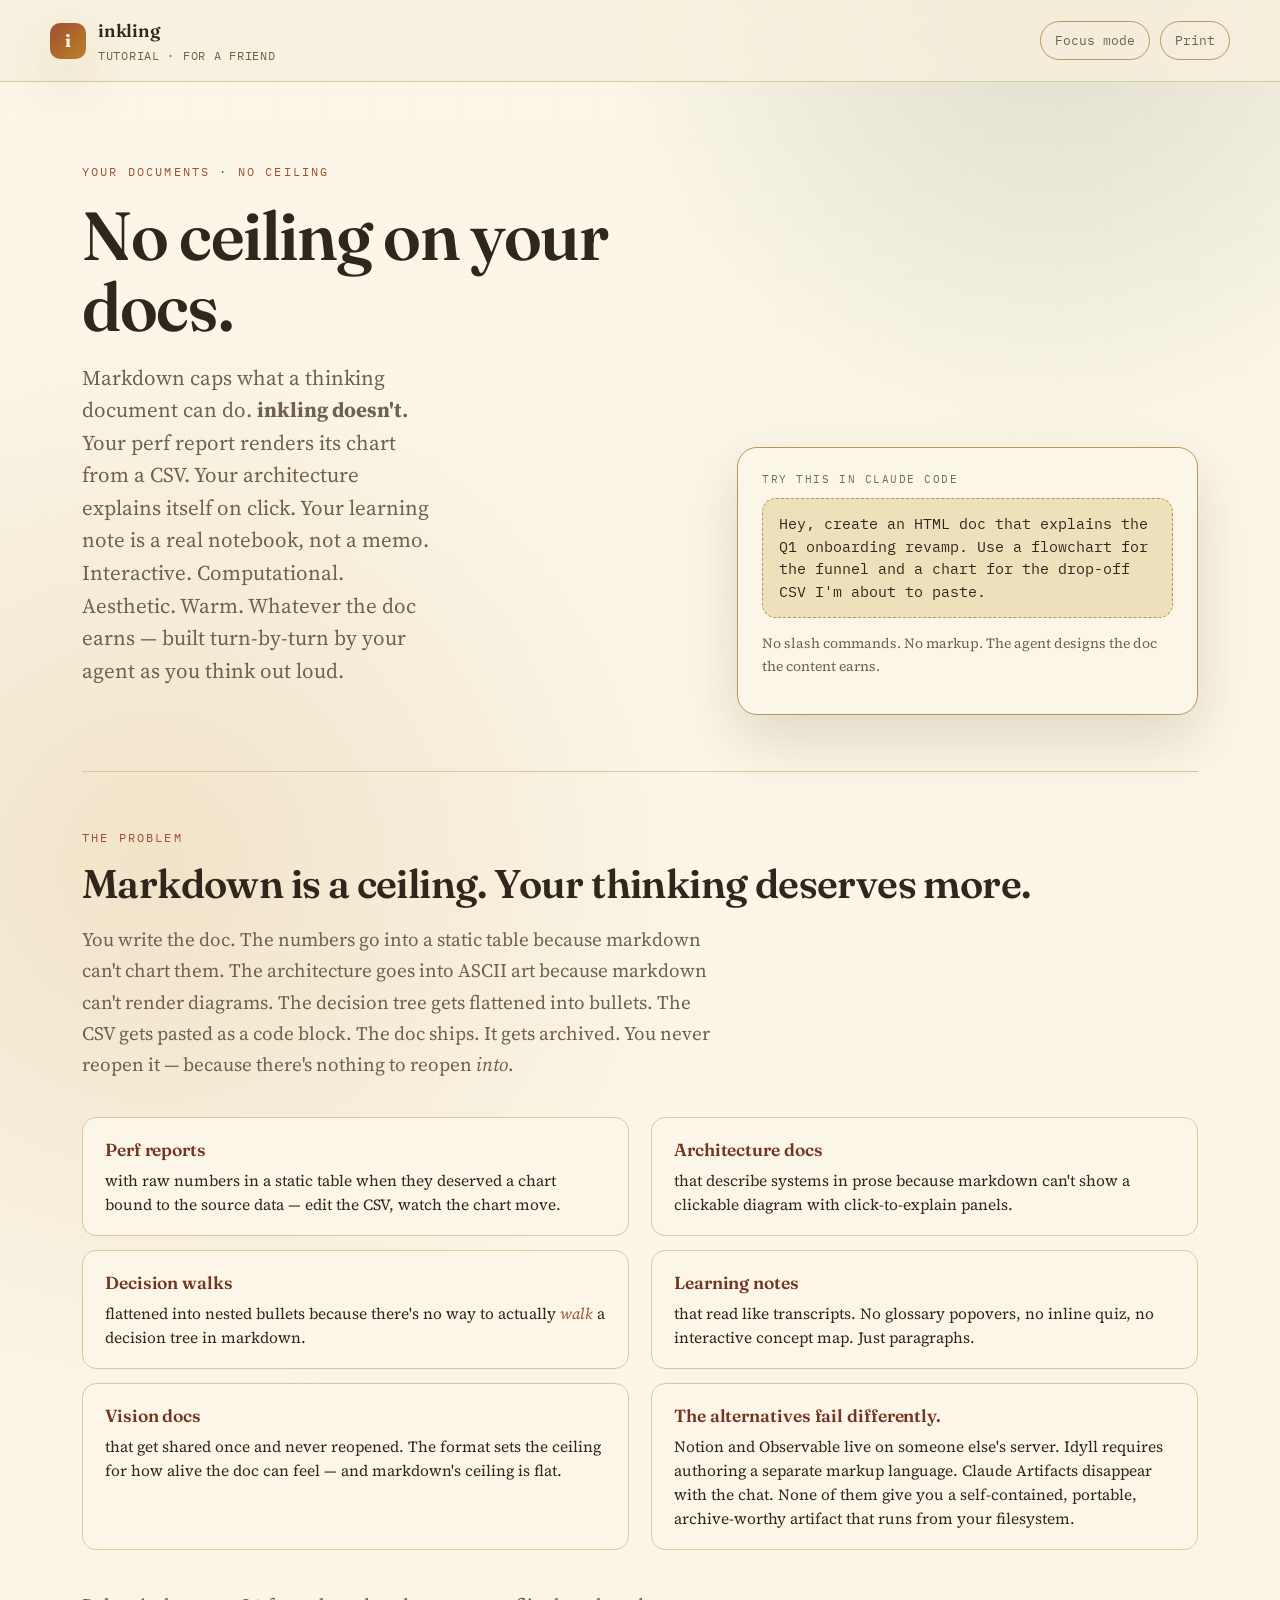
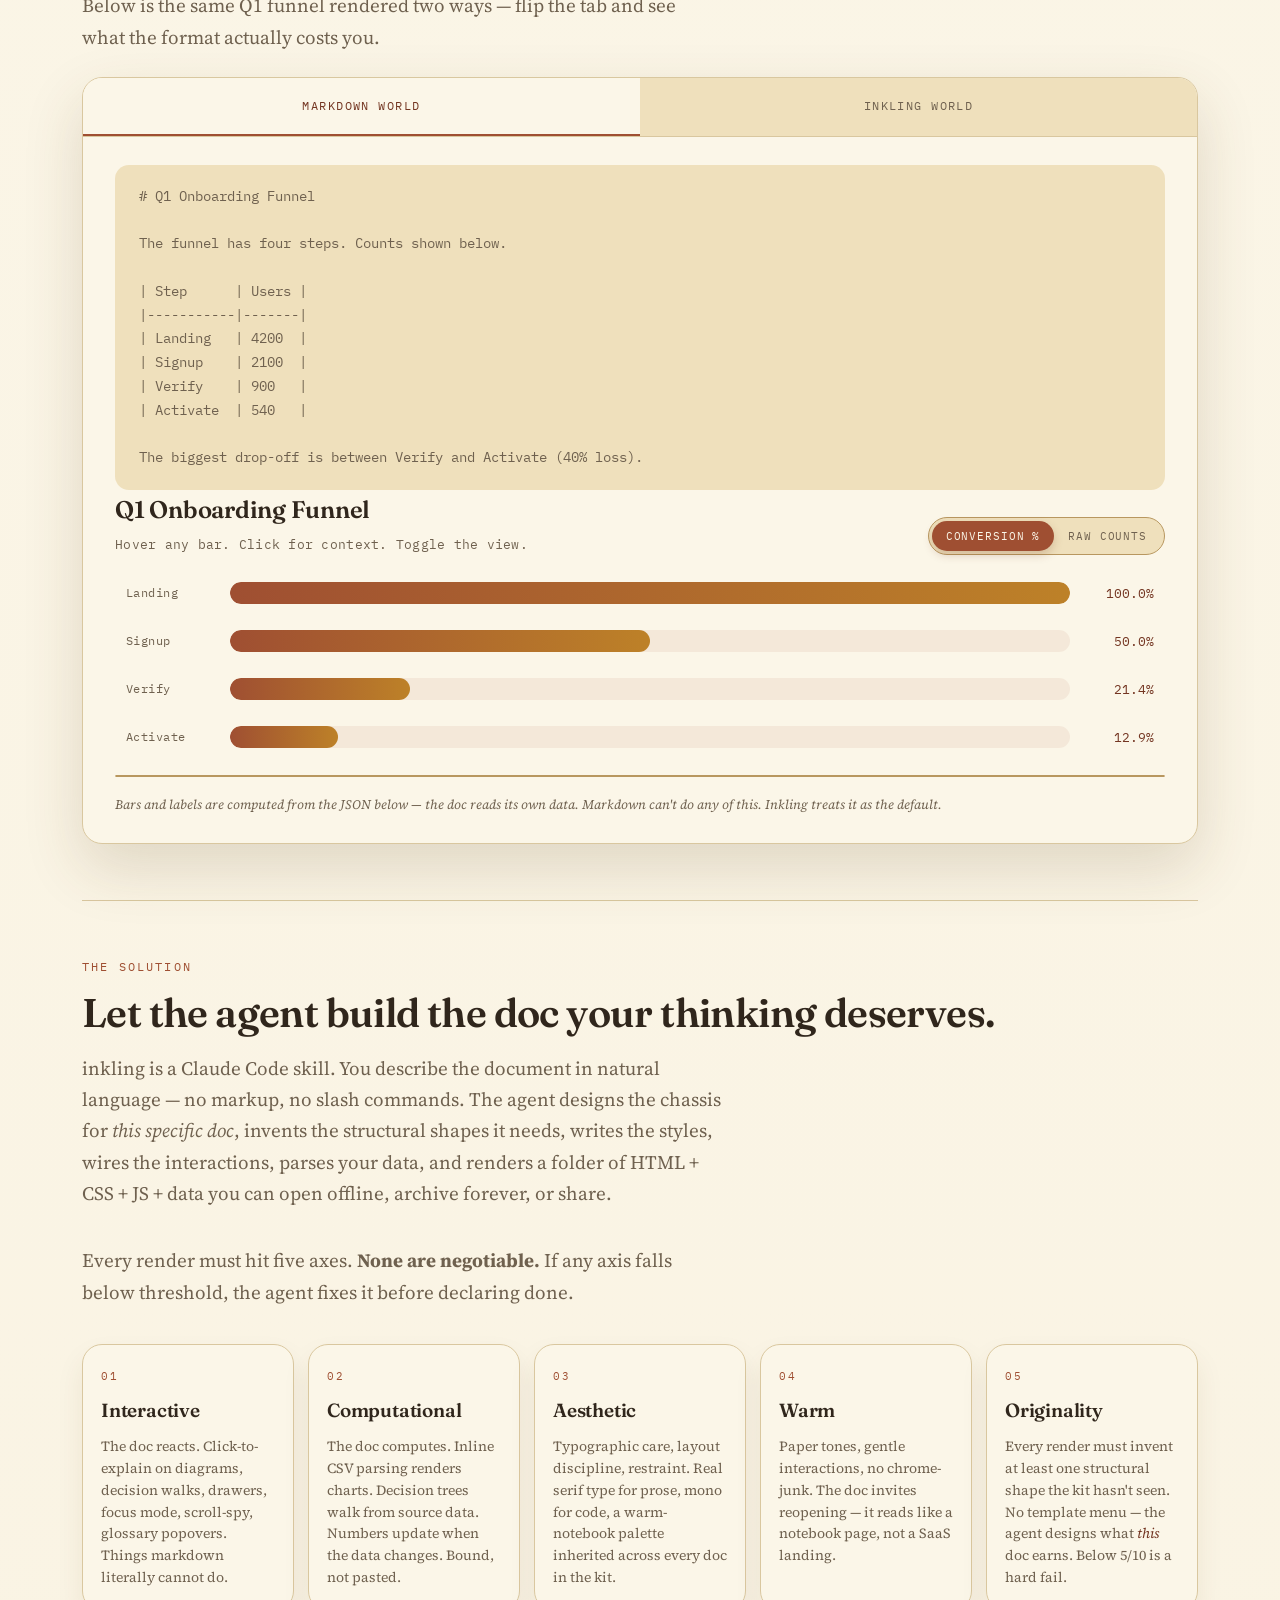
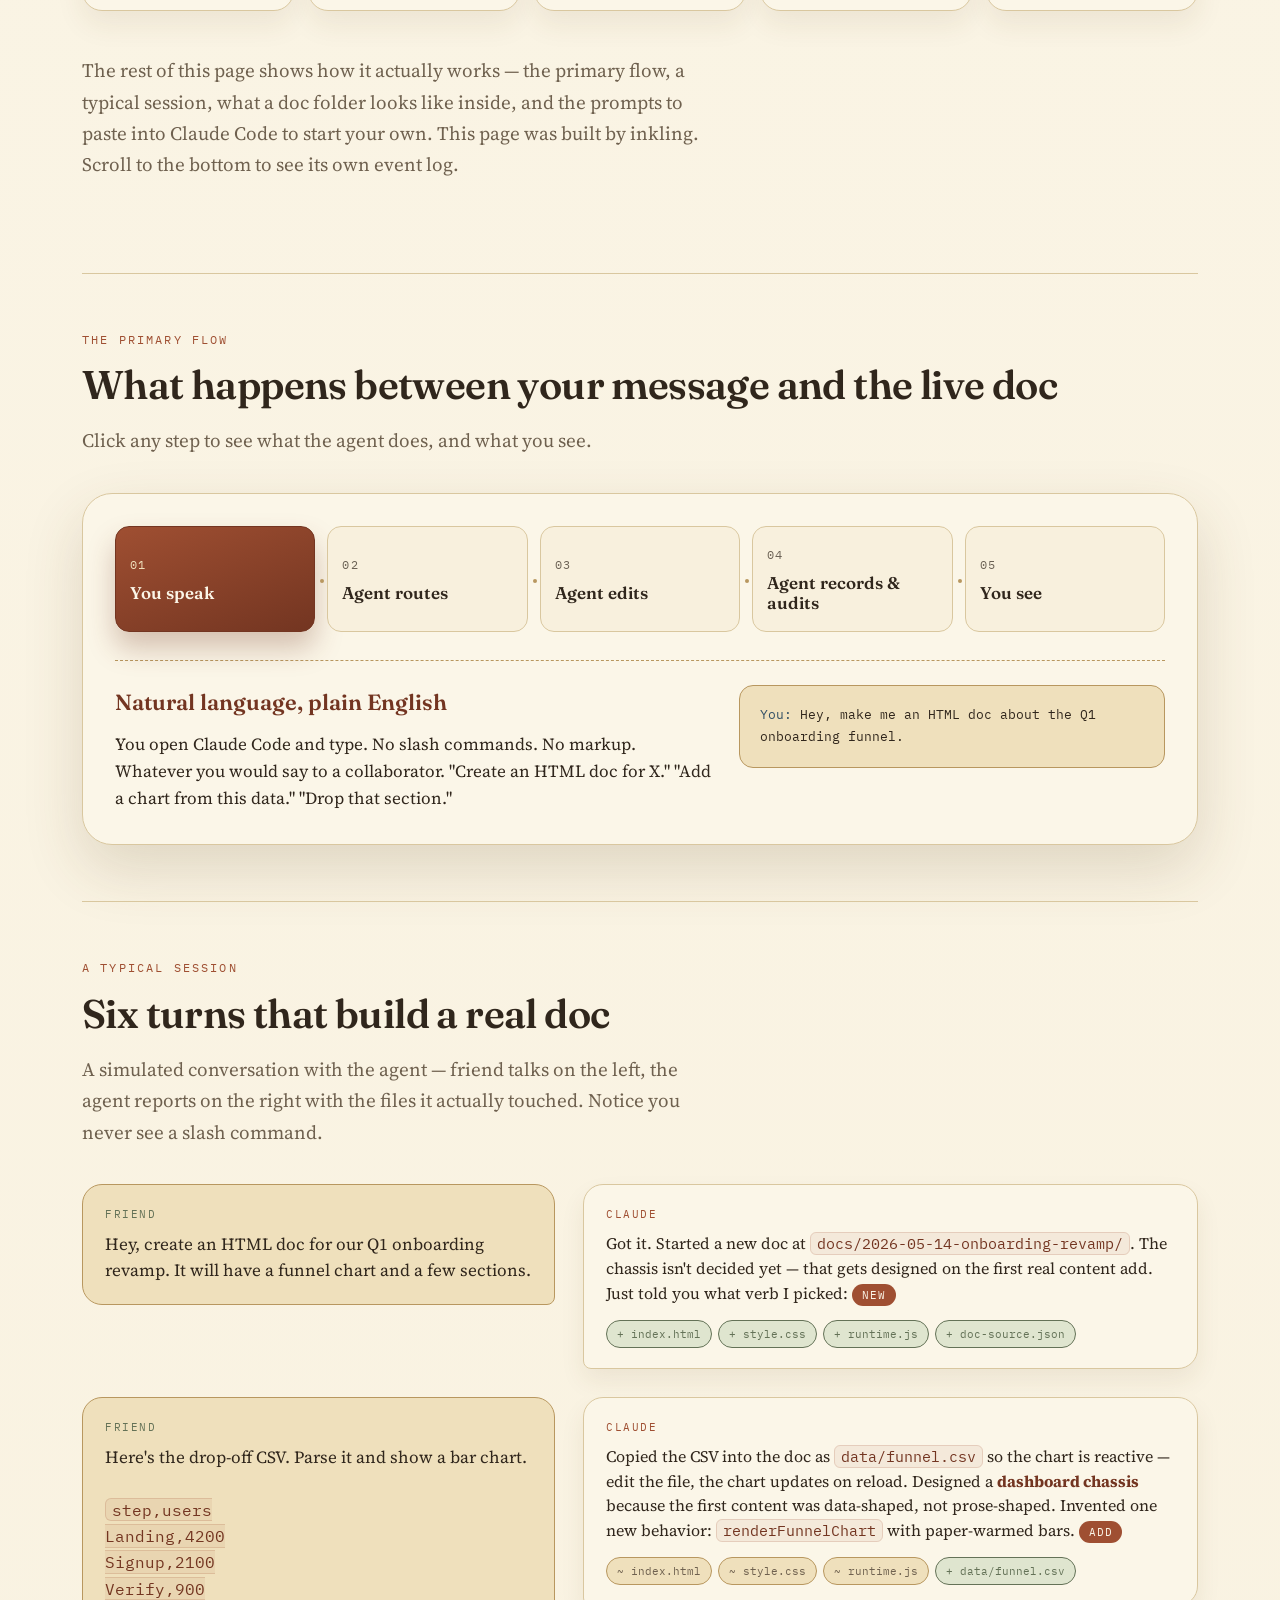
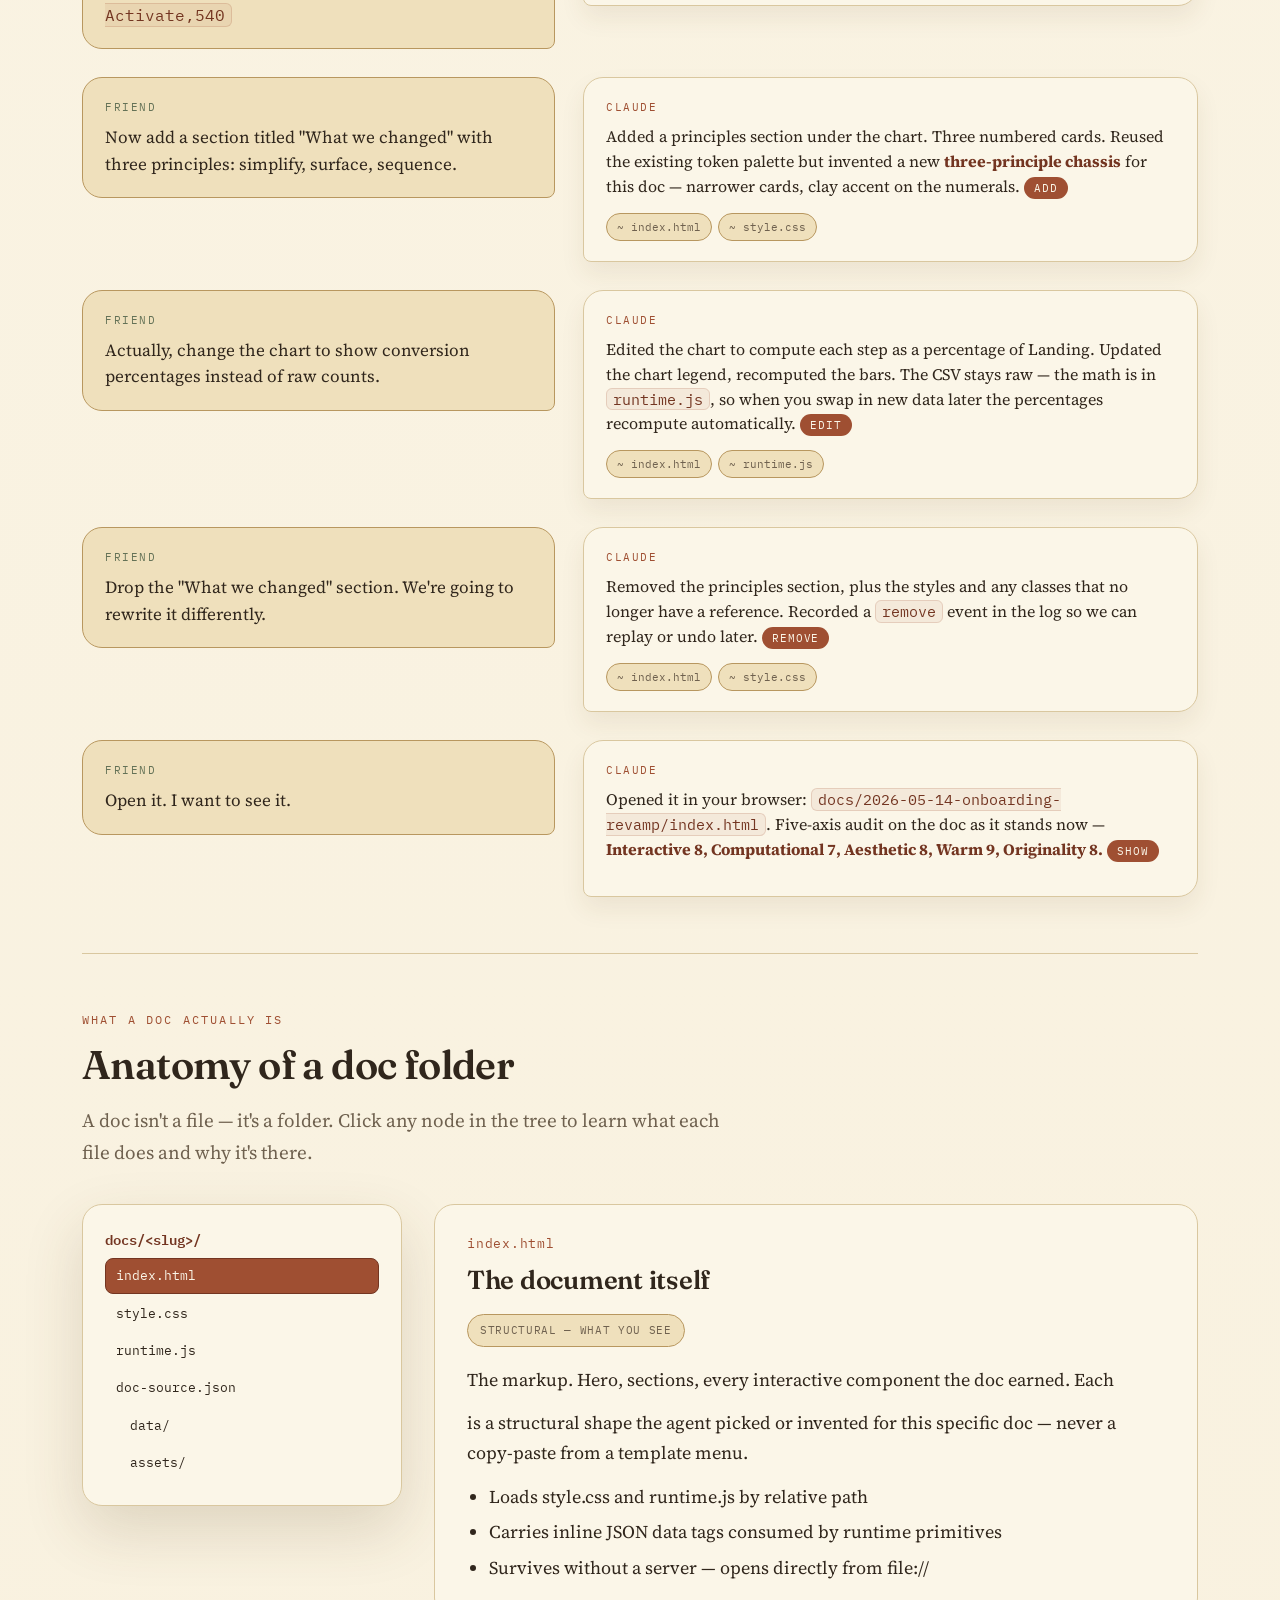
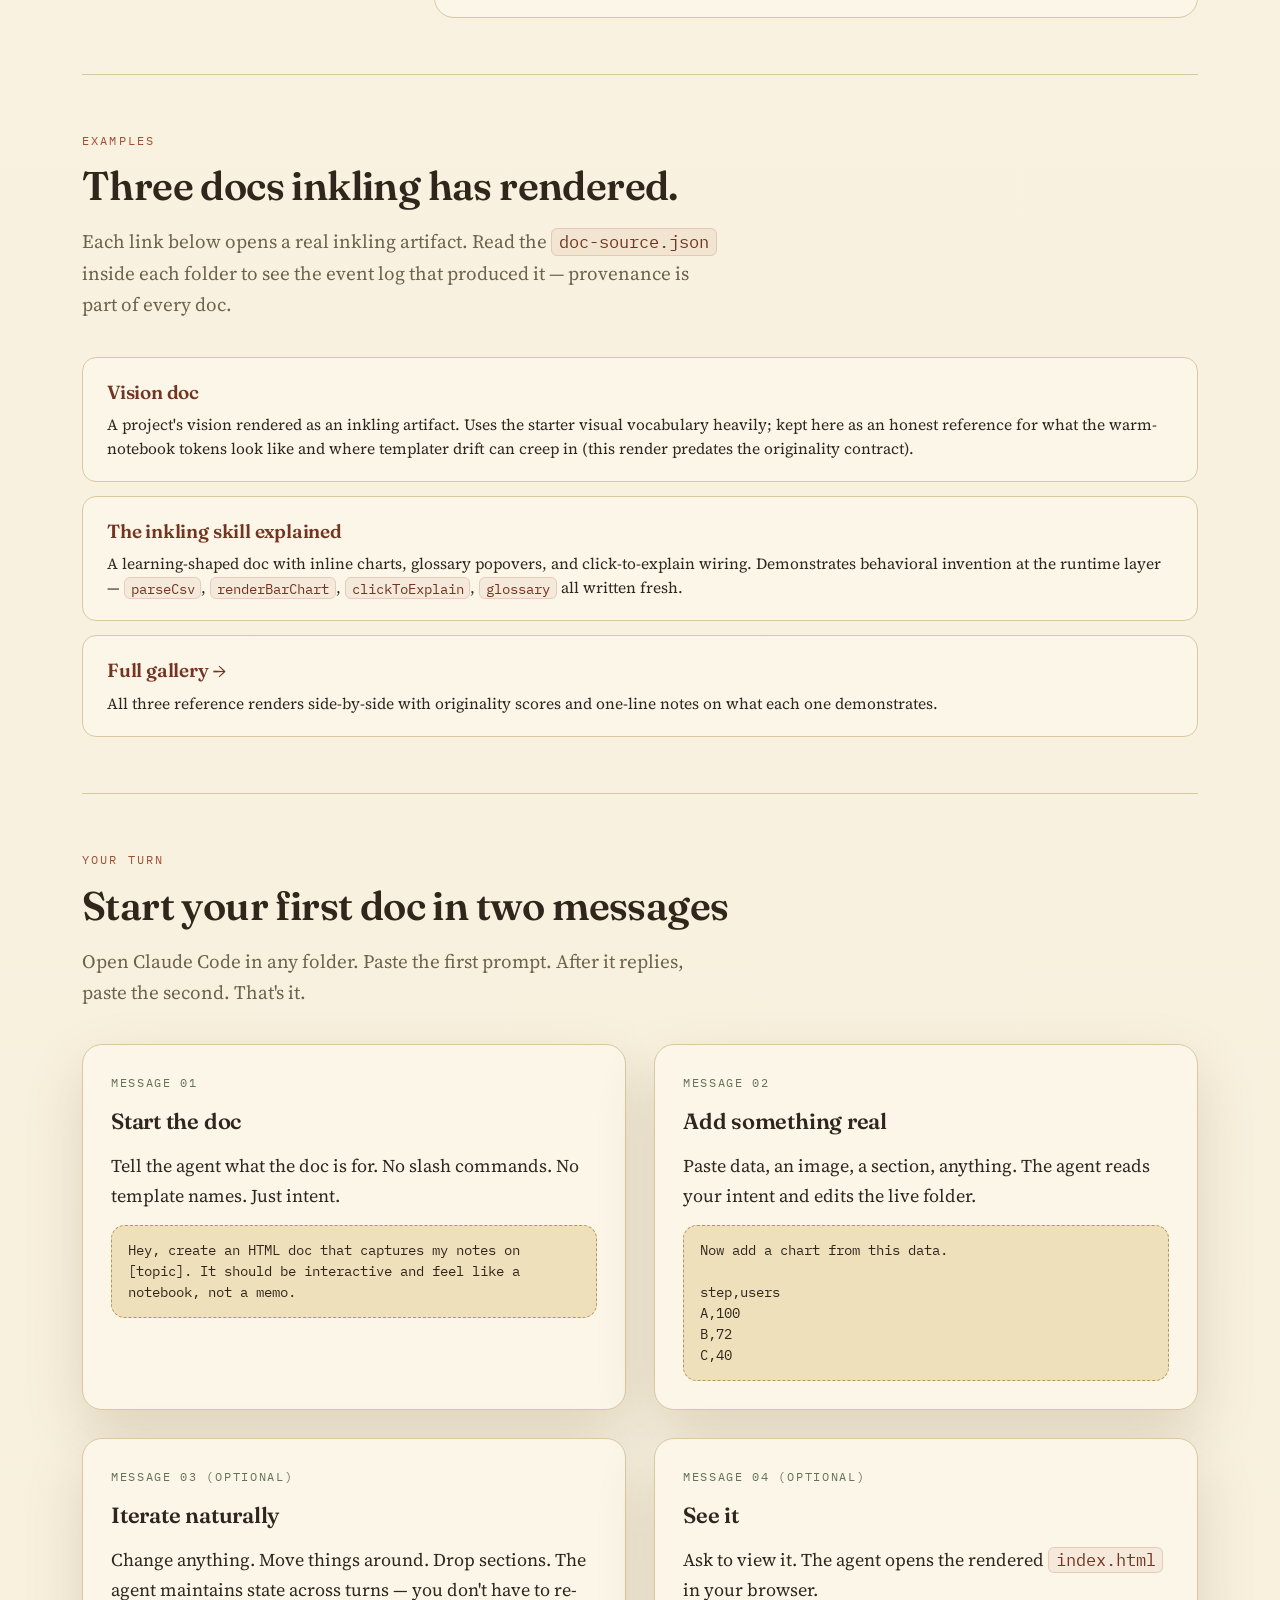
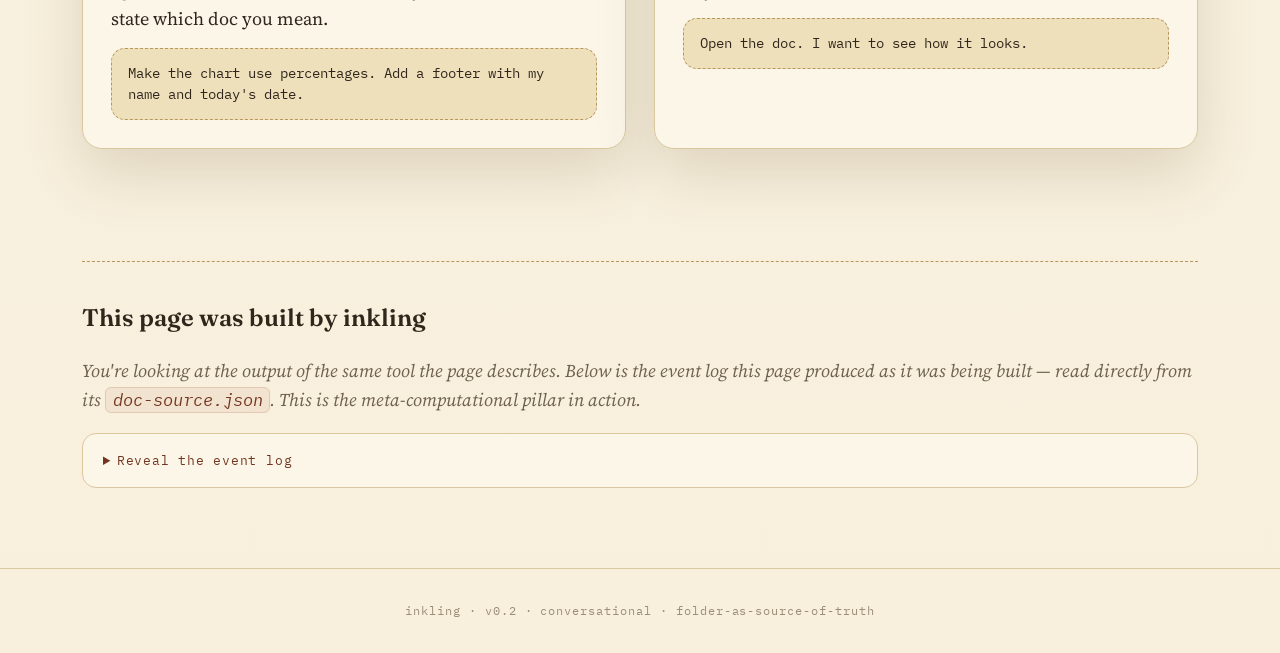
==== commit ee2eb9ef: "landing: replace static compare bars with real interactive funnel The compare panel was the load-bea" ====
--- a/docs/index.html
+++ b/docs/index.html
@@ -126,34 +126,28 @@
 
 The biggest drop-off is between Verify and Activate (40% loss).</div>
             <div class="panel doc-panel" data-key="doc" data-active="false">
-              <h3 class="demo-title">Q1 Onboarding Funnel</h3>
-              <p class="demo-prose">The funnel has four steps. Activation lands at <strong style="color: var(--clay-dark);">12.9%</strong> of Landing.</p>
-              <div class="demo-chart" aria-label="Funnel chart, conversion percentages">
-                <div class="row">
-                  <span class="label">Landing</span>
-                  <div class="bar" style="width: 100%;"></div>
-                  <span class="val">100%</span>
+              <div class="funnel" data-funnel>
+                <div class="funnel-head">
+                  <div>
+                    <h3 class="funnel-title">Q1 Onboarding Funnel</h3>
+                    <p class="funnel-sub">Hover any bar. Click for context. Toggle the view.</p>
+                  </div>
+                  <div class="funnel-toggle" role="tablist" aria-label="Funnel view">
+                    <button type="button" data-mode="pct" aria-pressed="true">Conversion %</button>
+                    <button type="button" data-mode="raw" aria-pressed="false">Raw counts</button>
+                  </div>
                 </div>
-                <div class="row">
-                  <span class="label">Signup</span>
-                  <div class="bar" style="width: 50%;"></div>
-                  <span class="val">50.0%</span>
+                <div class="funnel-bars" aria-live="polite"></div>
+                <div class="funnel-drawer" data-open="false" role="region" aria-live="polite">
+                  <div class="drawer-title"></div>
+                  <p class="drawer-body"></p>
                 </div>
-                <div class="row">
-                  <span class="label">Verify</span>
-                  <div class="bar" style="width: 21.4%;"></div>
-                  <span class="val">21.4%</span>
-                </div>
-                <div class="row">
-                  <span class="label">Activate</span>
-                  <div class="bar" style="width: 12.9%;"></div>
-                  <span class="val">12.9%</span>
-                </div>
-              </div>
-              <p class="demo-prose" style="font-size: 14px; color: var(--ink-muted);">
-                Edit <code>data/funnel.csv</code> — these bars update on reload.
-                That's the difference: data is bound, not pasted.
-              </p>
+                <p class="funnel-foot">
+                  Bars and labels are computed from the JSON below — the doc reads its own data.
+                  Markdown can't do any of this. Inkling treats it as the default.
+                </p>
+                <div class="funnel-tip" aria-hidden="true"></div>
+              </div>
             </div>
           </div>
         </div>
@@ -595,6 +589,29 @@
       }
     ]</script>
 
+    <script type="application/json" id="funnel-data">[
+      {
+        "step": "Landing",
+        "users": 4200,
+        "explain": "4,200 visitors hit the landing page in Q1. Source mix: roughly 60% paid (LinkedIn + Google), 40% organic (blog + referrals). This is the baseline every downstream step is measured against."
+      },
+      {
+        "step": "Signup",
+        "users": 2100,
+        "explain": "50% of visitors started signup. The page-load → signup-start drop is dominated by visitors who weren't ready to commit — the form itself converts well once started. Hero CTA above the fold; secondary CTA in the pricing section."
+      },
+      {
+        "step": "Verify",
+        "users": 900,
+        "explain": "43% of signups verified their email. Biggest drop in the funnel. Suspects: deliverability (we saw 14% of verification emails route to Promotions in Gmail) and friction (Q1's verify step required a 6-digit code instead of magic link). Q2 plan: switch to magic link + warmed sending domain."
+      },
+      {
+        "step": "Activate",
+        "users": 540,
+        "explain": "60% of verified users completed activation (created their first project) in the same session. This is the strong part of the funnel — users who verify are committed. The remaining 40% mostly come back within 7 days; lifetime activation is closer to 78%."
+      }
+    ]</script>
+
     <script src="runtime.js"></script>
   </body>
 </html>
--- a/docs/style.css
+++ b/docs/style.css
@@ -478,6 +478,171 @@
 .compare .doc-panel .demo-chart .label { color: var(--ink-muted); }
 .compare .doc-panel .demo-chart .val { color: var(--clay-dark); text-align: right; }
 
+/* invented: funnel — reactive chart that proves the four pillars in one component */
+.compare .doc-panel .funnel {
+  position: relative;
+  display: flex;
+  flex-direction: column;
+  gap: 18px;
+}
+.compare .doc-panel .funnel-head {
+  display: flex;
+  align-items: flex-end;
+  justify-content: space-between;
+  gap: 18px;
+  flex-wrap: wrap;
+}
+.compare .doc-panel .funnel-title {
+  font-family: var(--serif-display);
+  font-weight: 600;
+  font-size: 24px;
+  margin: 0 0 4px;
+  letter-spacing: -0.01em;
+  color: var(--ink);
+}
+.compare .doc-panel .funnel-sub {
+  font-size: 13px;
+  color: var(--ink-muted);
+  margin: 0;
+  font-family: var(--mono);
+  letter-spacing: 0.02em;
+}
+.compare .doc-panel .funnel-toggle {
+  display: inline-flex;
+  background: var(--paper-deep);
+  border: 1px solid var(--line-strong);
+  border-radius: 999px;
+  padding: 3px;
+}
+.compare .doc-panel .funnel-toggle button {
+  background: transparent;
+  border: 0;
+  padding: 6px 14px;
+  border-radius: 999px;
+  font-family: var(--mono);
+  font-size: 11px;
+  letter-spacing: 0.08em;
+  text-transform: uppercase;
+  color: var(--ink-muted);
+  cursor: pointer;
+  transition: all 140ms ease;
+}
+.compare .doc-panel .funnel-toggle button[aria-pressed="true"] {
+  background: var(--clay);
+  color: var(--paper-soft);
+  box-shadow: 0 4px 10px rgba(115, 53, 33, 0.22);
+}
+
+.compare .doc-panel .funnel-bars {
+  display: flex;
+  flex-direction: column;
+  gap: 8px;
+}
+.compare .doc-panel .funnel-row {
+  display: grid;
+  grid-template-columns: 90px 1fr 70px;
+  align-items: center;
+  gap: 14px;
+  background: transparent;
+  border: 1px solid transparent;
+  padding: 8px 10px;
+  border-radius: var(--radius-sm);
+  font-family: inherit;
+  color: inherit;
+  text-align: left;
+  cursor: pointer;
+  transition: background 140ms ease, border-color 140ms ease, transform 140ms ease;
+}
+.compare .doc-panel .funnel-row:hover {
+  background: var(--paper-deep);
+  border-color: var(--line);
+  transform: translateX(2px);
+}
+.compare .doc-panel .funnel-row[aria-pressed="true"] {
+  background: var(--paper-deep);
+  border-color: var(--clay);
+}
+.compare .doc-panel .funnel-step {
+  font-family: var(--mono);
+  font-size: 12px;
+  color: var(--ink-muted);
+  letter-spacing: 0.04em;
+}
+.compare .doc-panel .funnel-bar-wrap {
+  height: 22px;
+  background: rgba(159, 79, 50, 0.08);
+  border-radius: 999px;
+  overflow: hidden;
+  position: relative;
+}
+.compare .doc-panel .funnel-bar {
+  display: block;
+  height: 100%;
+  background: linear-gradient(90deg, var(--clay), var(--ochre));
+  border-radius: 999px;
+  transition: width 320ms cubic-bezier(.4, .14, .3, 1);
+}
+.compare .doc-panel .funnel-val {
+  font-family: var(--mono);
+  font-size: 13px;
+  color: var(--clay-dark);
+  text-align: right;
+  font-variant-numeric: tabular-nums;
+}
+
+.compare .doc-panel .funnel-drawer {
+  background: var(--paper-deep);
+  border: 1px solid var(--line-strong);
+  border-radius: var(--radius-md);
+  padding: 0 18px;
+  max-height: 0;
+  overflow: hidden;
+  transition: max-height 280ms ease, padding 200ms ease;
+}
+.compare .doc-panel .funnel-drawer[data-open="true"] {
+  padding: 16px 20px;
+  max-height: 300px;
+}
+.compare .doc-panel .funnel-drawer .drawer-title {
+  font-family: var(--serif-display);
+  font-weight: 600;
+  font-size: 15px;
+  color: var(--clay-dark);
+  letter-spacing: -0.005em;
+  margin-bottom: 8px;
+}
+.compare .doc-panel .funnel-drawer .drawer-body {
+  font-size: 14.5px;
+  line-height: 1.55;
+  color: var(--ink);
+  margin: 0;
+}
+
+.compare .doc-panel .funnel-foot {
+  font-size: 13px;
+  color: var(--ink-muted);
+  margin: 0;
+  font-style: italic;
+  line-height: 1.5;
+}
+
+.compare .doc-panel .funnel-tip {
+  position: absolute;
+  pointer-events: none;
+  background: var(--ink);
+  color: var(--paper-soft);
+  font-family: var(--mono);
+  font-size: 11px;
+  letter-spacing: 0.04em;
+  padding: 6px 10px;
+  border-radius: 6px;
+  opacity: 0;
+  transition: opacity 140ms ease;
+  white-space: nowrap;
+  z-index: 20;
+  box-shadow: 0 8px 18px rgba(48, 38, 28, 0.28);
+}
+
 /* invented: problem-grid — six cards naming the markdown ceiling */
 .problem-grid {
   list-style: none;
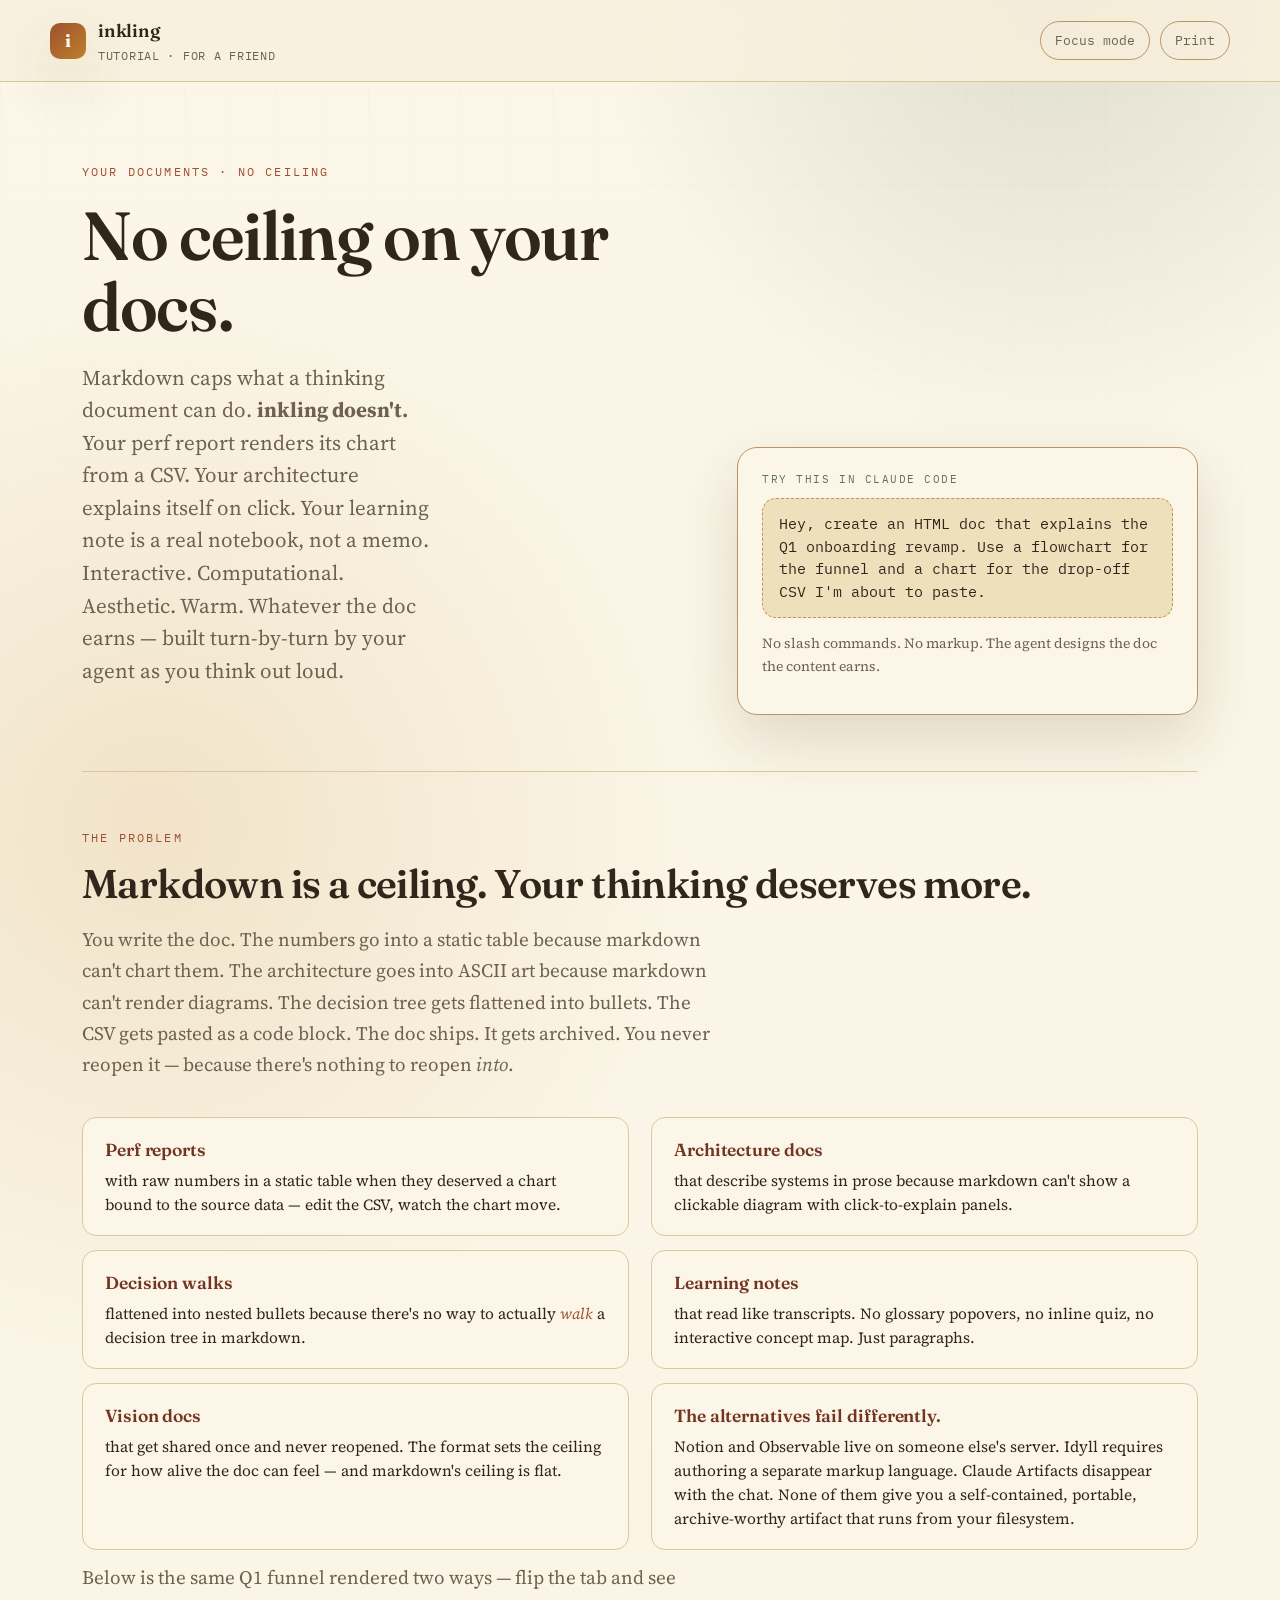
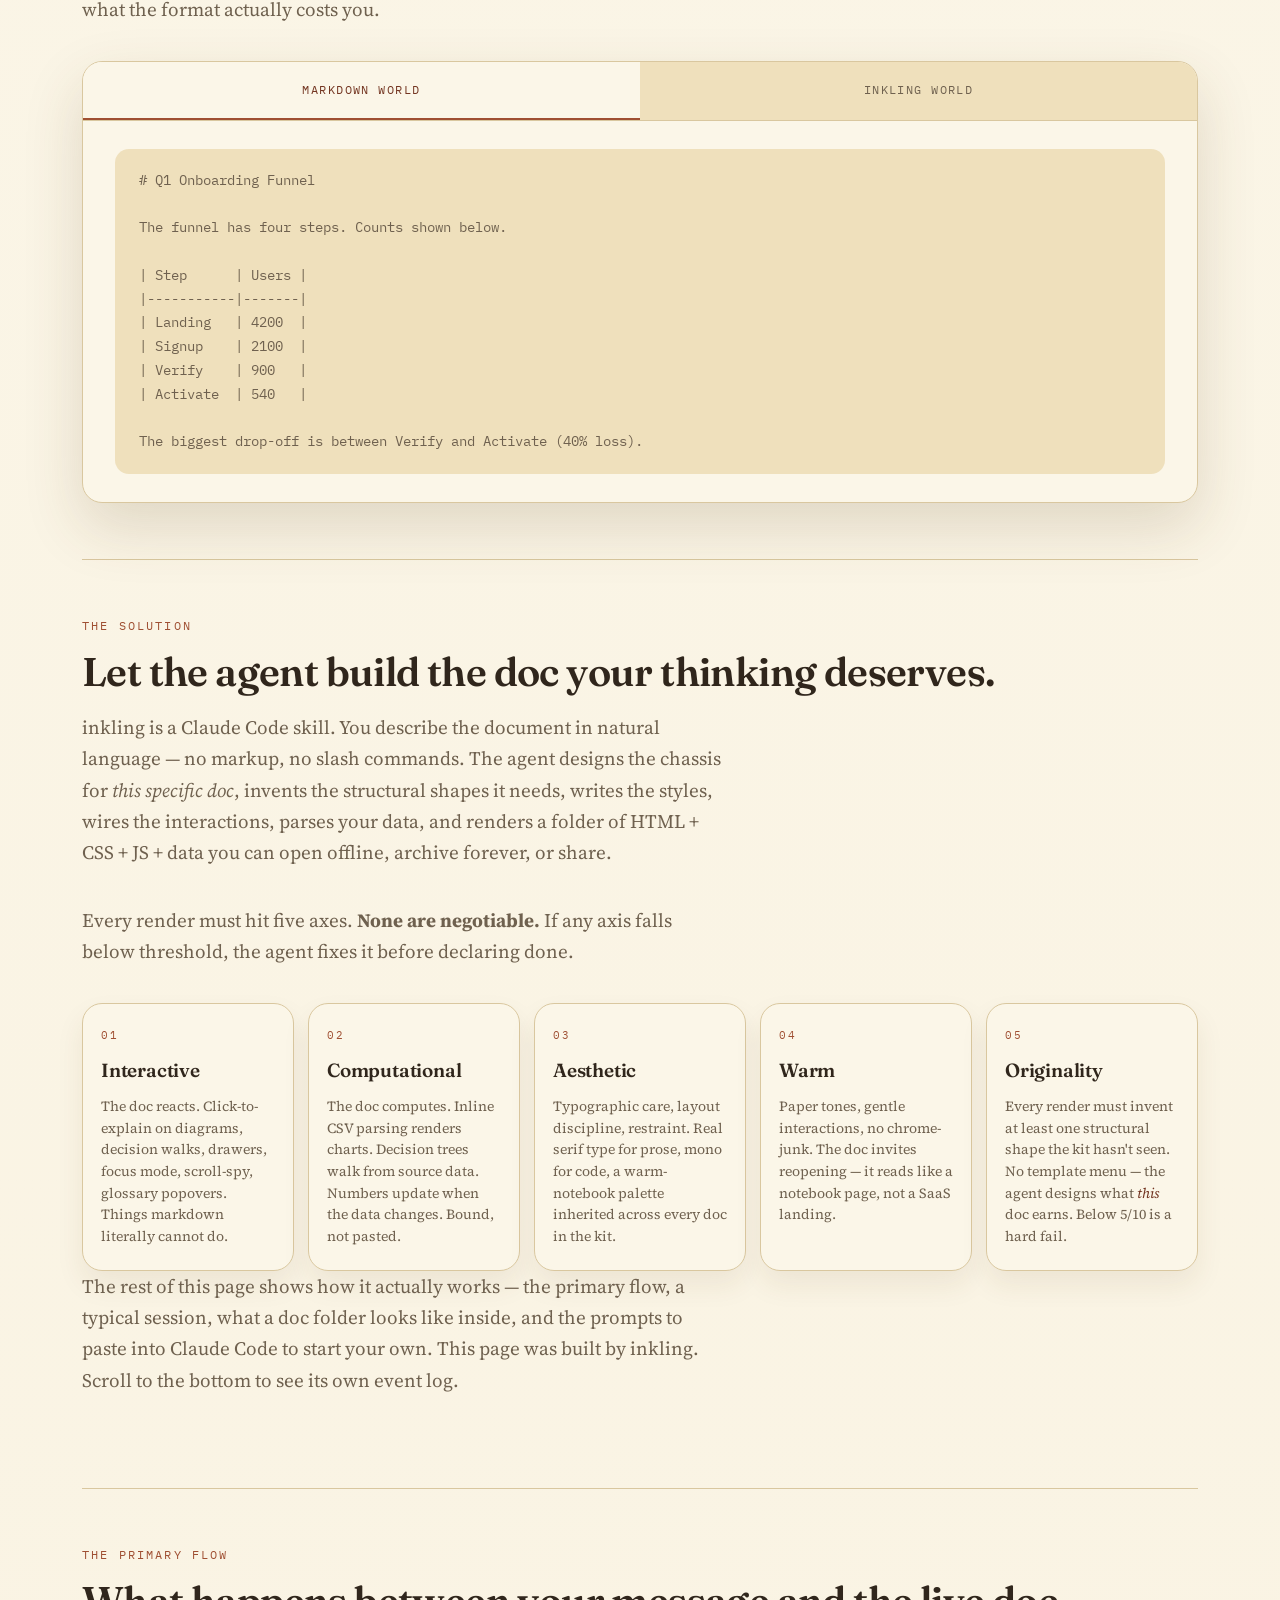
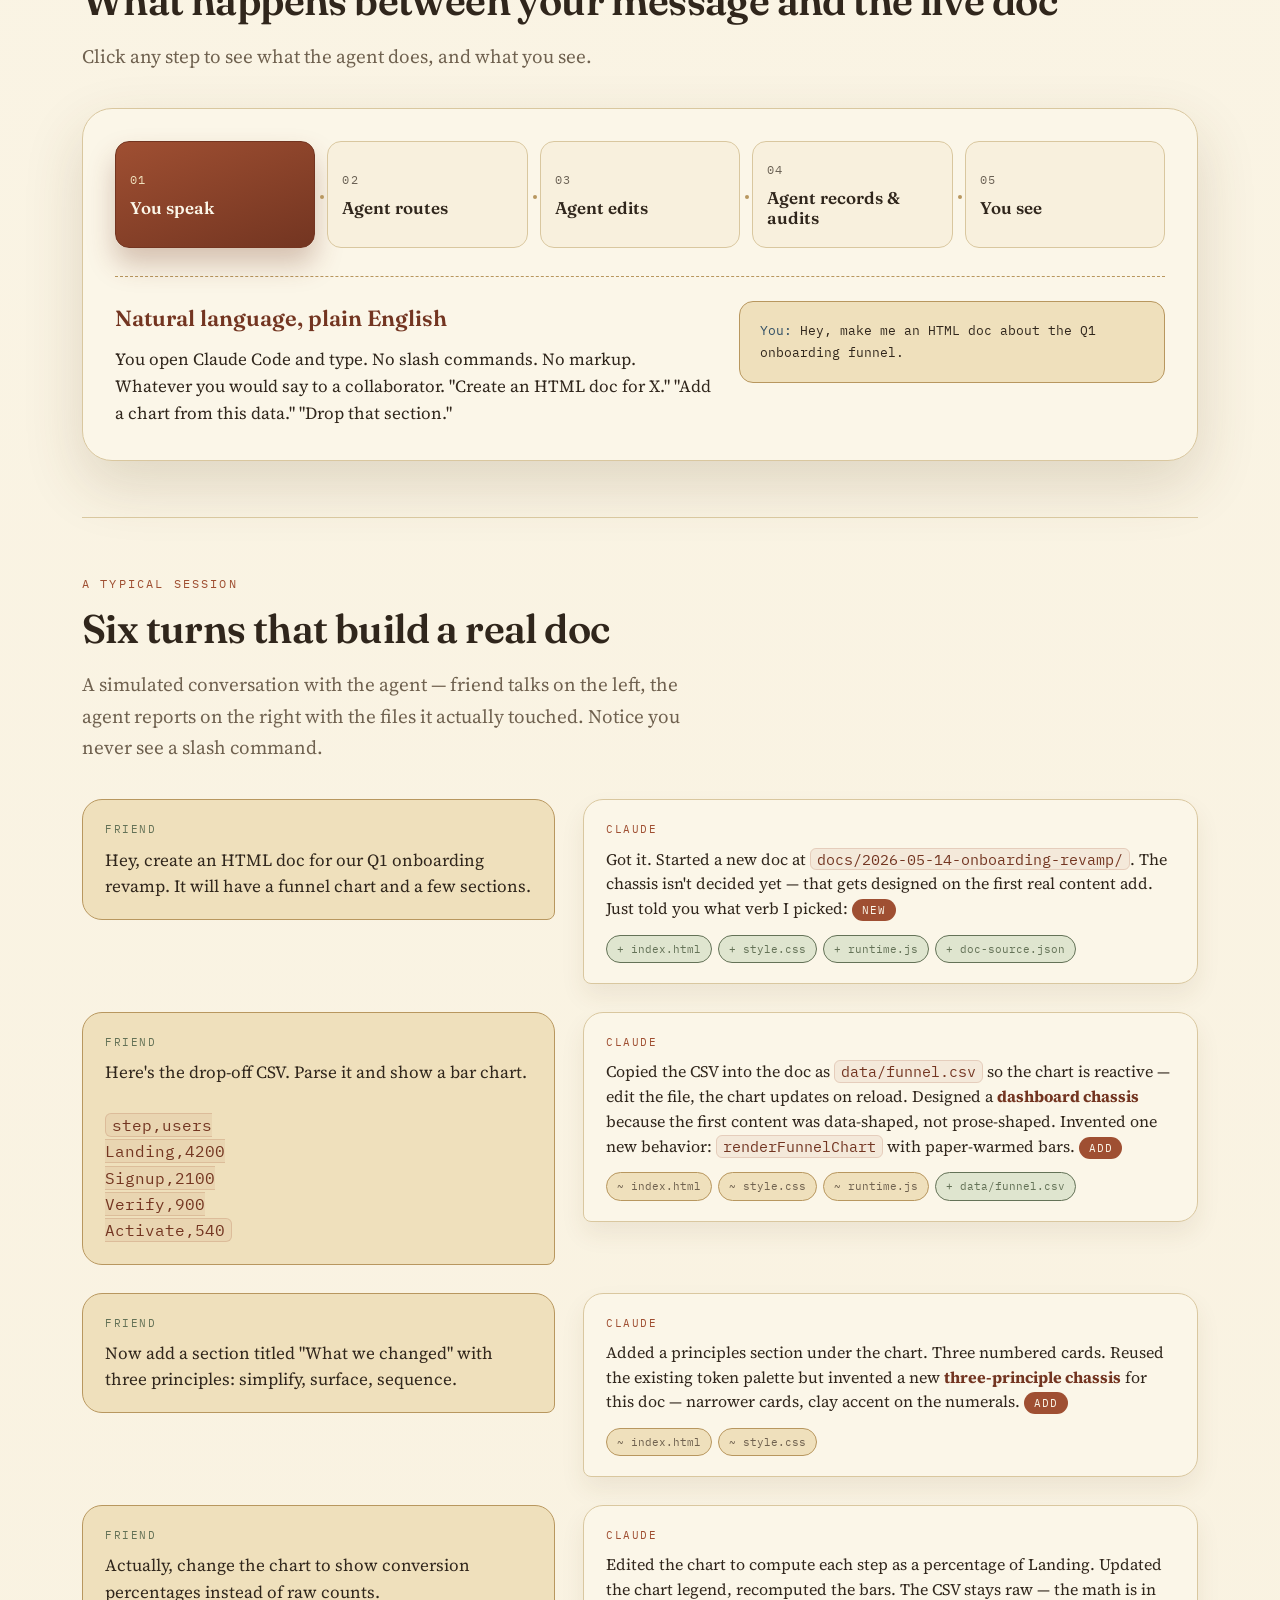
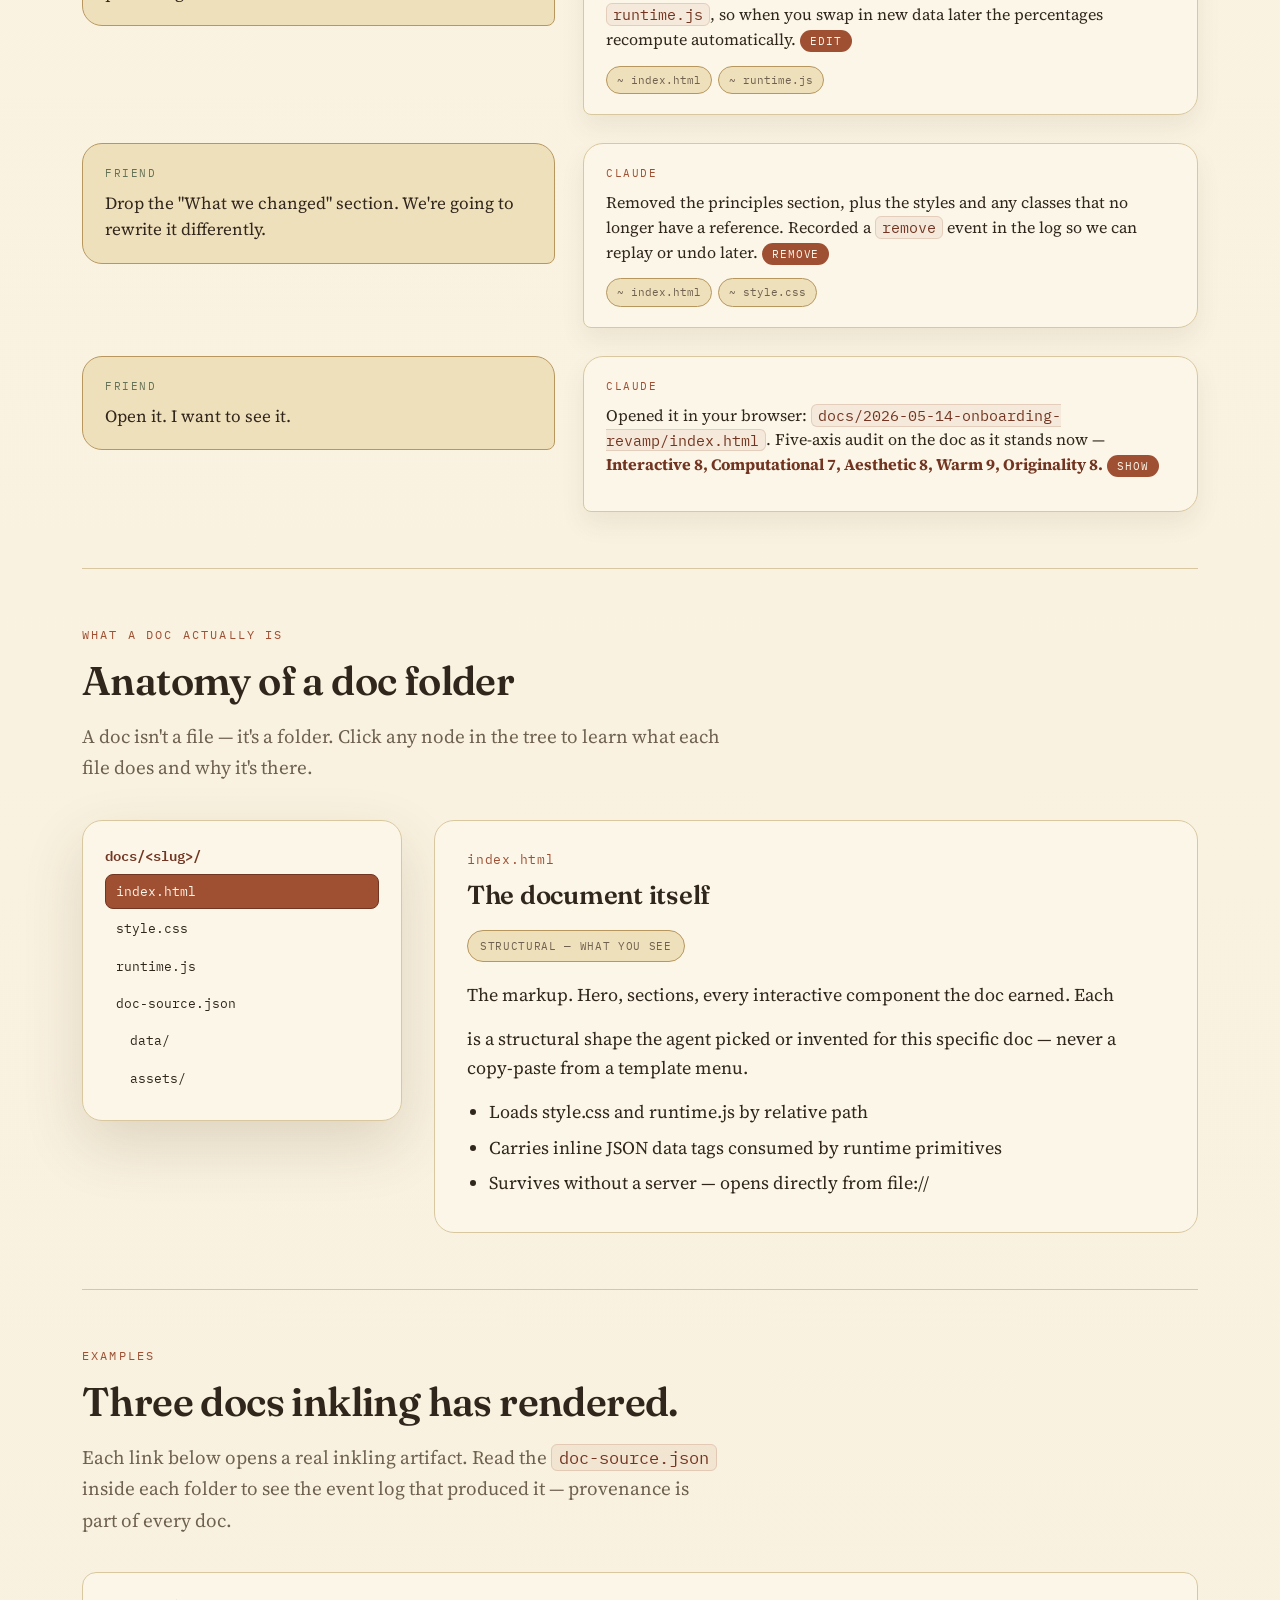
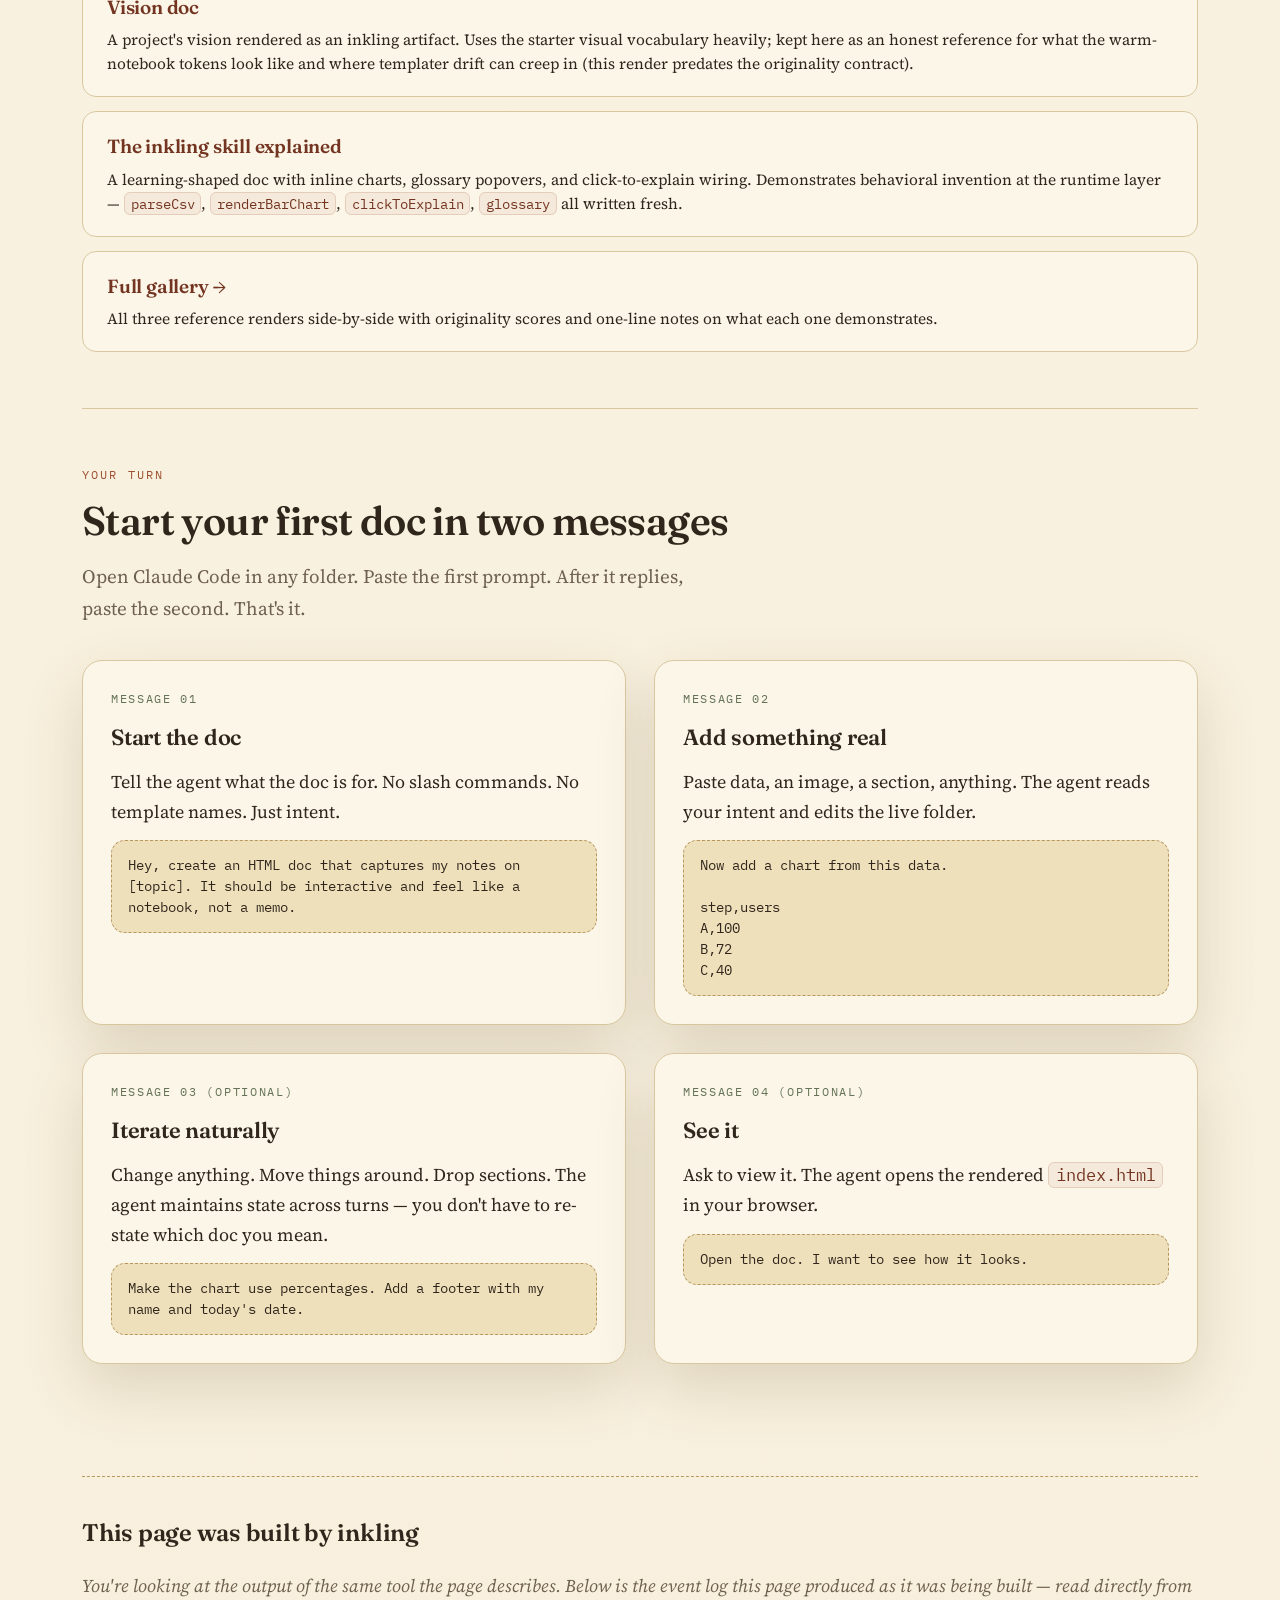
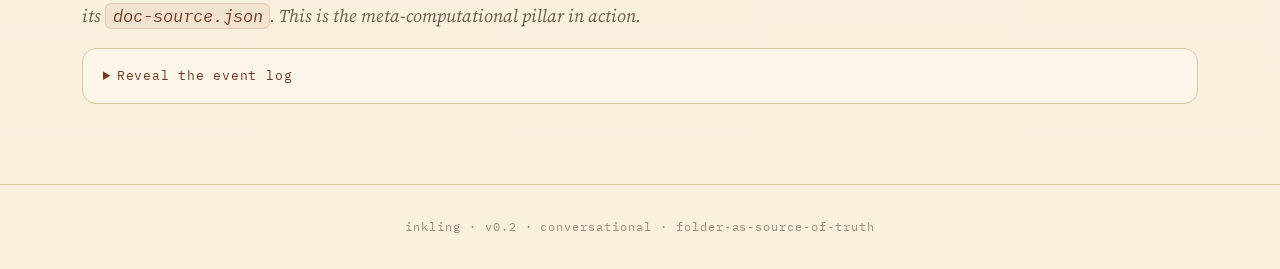
==== commit 7bf35652: "landing: bug review fixes (focus toggle, inline styles, print, dead CSS) Found by user-requested tho" ====
--- a/docs/index.html
+++ b/docs/index.html
@@ -102,7 +102,7 @@
           </li>
         </ul>
 
-        <p class="intro" style="margin-top: 40px; margin-bottom: 24px;">
+        <p class="intro intro--spaced">
           Below is the same Q1 funnel rendered two ways — flip the tab and see what
           the format actually costs you.
         </p>
@@ -197,7 +197,7 @@
           </div>
         </div>
 
-        <p class="intro" style="margin-top: 44px;">
+        <p class="intro intro--lead-in">
           The rest of this page shows how it actually works — the primary flow, a
           typical session, what a doc folder looks like inside, and the prompts to paste
           into Claude Code to start your own. This page was built by inkling. Scroll to
@@ -463,7 +463,7 @@
 
       <!-- META FOOTER -->
       <section class="meta-foot" data-event-log aria-labelledby="meta-h">
-        <h2 id="meta-h" style="font-family: var(--serif-display); font-weight: 600; font-size: 24px; margin: 0 0 12px;">This page was built by inkling</h2>
+        <h2 id="meta-h">This page was built by inkling</h2>
         <p class="lede">
           You're looking at the output of the same tool the page describes. Below is
           the event log this page produced as it was being built — read directly from
--- a/docs/style.css
+++ b/docs/style.css
@@ -452,31 +452,7 @@
   border-radius: var(--radius-md);
   padding: 20px 24px;
 }
-.compare .doc-panel { display: flex; flex-direction: column; gap: 18px; }
-.compare .doc-panel .demo-title {
-  font-family: var(--serif-display); font-weight: 600;
-  font-size: 24px; color: var(--ink);
-  margin: 0;
-}
-.compare .doc-panel .demo-prose {
-  color: var(--ink); font-size: 16px;
-}
-.compare .doc-panel .demo-chart {
-  display: grid; grid-template-columns: 80px 1fr 50px;
-  gap: 10px; align-items: center;
-  font-family: var(--mono); font-size: 13px;
-}
-.compare .doc-panel .demo-chart .bar {
-  height: 18px;
-  background: linear-gradient(90deg, var(--clay), var(--ochre));
-  border-radius: 999px;
-  position: relative;
-}
-.compare .doc-panel .demo-chart .row {
-  display: contents;
-}
-.compare .doc-panel .demo-chart .label { color: var(--ink-muted); }
-.compare .doc-panel .demo-chart .val { color: var(--clay-dark); text-align: right; }
+.compare .doc-panel[data-active="true"] { display: flex; flex-direction: column; gap: 18px; }
 
 /* invented: funnel — reactive chart that proves the four pillars in one component */
 .compare .doc-panel .funnel {
@@ -842,3 +818,193 @@
 @media (max-width: 600px) {
   .pillars-grid { grid-template-columns: 1fr; }
 }
+
+/* ─── intro paragraph modifiers — promoted from inline style attrs ─── */
+.intro--spaced { margin-top: 40px; margin-bottom: 24px; }
+.intro--lead-in { margin-top: 44px; }
+
+/* ─── meta-foot H2 — promoted from inline style attrs ─── */
+.meta-foot h2 {
+  font-family: var(--serif-display);
+  font-weight: 600;
+  font-size: 24px;
+  margin: 0 0 12px;
+  letter-spacing: -0.01em;
+  color: var(--ink);
+}
+
+/* ─── focus mode — dims non-content chrome so prose carries the page.
+   Toggled by #focusToggle in the topbar (adds .focus-on to <body>). */
+.topbar,
+.progress,
+.footer,
+.actions {
+  transition: opacity 200ms ease;
+}
+body.focus-on .topbar,
+body.focus-on .progress,
+body.focus-on .footer {
+  opacity: 0.18;
+}
+body.focus-on .topbar:hover,
+body.focus-on .topbar:focus-within,
+body.focus-on .footer:hover,
+body.focus-on .footer:focus-within {
+  opacity: 1;
+}
+body.focus-on .actions .ghost-button:not(#focusToggle) {
+  opacity: 0.4;
+}
+body.focus-on #focusToggle {
+  color: var(--clay-dark);
+  border-color: var(--clay);
+}
+@media (prefers-reduced-motion: reduce) {
+  .topbar, .progress, .footer, .actions { transition: none; }
+}
+
+/* ─── print stylesheet — archive-worthy artifact, no chrome ─── */
+@media print {
+  @page { margin: 0.6in; }
+
+  html, body {
+    background: #ffffff !important;
+    color: #1a1a1a;
+    font-size: 11pt;
+    line-height: 1.5;
+  }
+  body::before { display: none !important; }
+
+  .topbar,
+  .progress,
+  .actions,
+  .ghost-button,
+  .compare .tabs,
+  .funnel-toggle,
+  .funnel-tip {
+    display: none !important;
+  }
+
+  .shell { max-width: 100%; padding: 0; }
+
+  a { color: var(--clay-dark); text-decoration: none; }
+
+  .hero {
+    padding: 0 0 24pt;
+    grid-template-columns: 1fr;
+    gap: 18pt;
+  }
+  .hero h1 { font-size: 28pt; line-height: 1.1; margin: 0 0 10pt; }
+  .hero .lede { font-size: 12pt; color: #444; }
+  .hero .cta {
+    box-shadow: none;
+    border-color: #ccc;
+    background: #fafafa;
+  }
+
+  .section {
+    padding: 18pt 0;
+    border-top: 1px solid #ccc;
+    page-break-inside: avoid;
+  }
+  .section h2 { font-size: 18pt; line-height: 1.15; }
+  .section .intro { font-size: 11.5pt; color: #444; }
+  .section .eyebrow,
+  .hero .eyebrow { color: var(--clay-dark); }
+
+  /* tone down all card chrome */
+  .flow-stepper,
+  .anatomy .tree,
+  .anatomy .detail,
+  .compare,
+  .try-it .card,
+  .meta-foot details,
+  .pillars-grid .pillar,
+  .problem-grid li,
+  .examples-list li,
+  .convo .agent,
+  .convo .friend {
+    box-shadow: none !important;
+    background: #ffffff !important;
+    border-color: #ccc !important;
+    page-break-inside: avoid;
+  }
+
+  /* flow-stepper: all 5 steps visible, panel content stacked */
+  .flow-stepper .step,
+  .flow-stepper .step[aria-pressed="true"] {
+    background: #fafafa !important;
+    color: #1a1a1a !important;
+    border-color: #ccc !important;
+    box-shadow: none !important;
+  }
+  .flow-stepper .step .n,
+  .flow-stepper .step[aria-pressed="true"] .n {
+    color: var(--clay-dark) !important;
+    opacity: 1;
+  }
+  .flow-stepper .panel { grid-template-columns: 1fr; gap: 12pt; }
+
+  /* compare: show BOTH panels stacked */
+  .compare .panels { display: block; padding: 12pt 14pt; }
+  .compare .panel,
+  .compare .panel[data-active="true"],
+  .compare .doc-panel[data-active="true"] {
+    display: block !important;
+    margin-bottom: 14pt;
+  }
+  .compare .md-panel { background: #fafafa; color: #333; }
+
+  /* funnel: drawer always open, no hover affordances */
+  .compare .doc-panel .funnel-drawer,
+  .compare .doc-panel .funnel-drawer[data-open="true"] {
+    max-height: none !important;
+    padding: 10pt 12pt !important;
+    background: #fafafa;
+    border-color: #ccc;
+  }
+  .compare .doc-panel .funnel-row {
+    cursor: default;
+    border-color: transparent !important;
+    background: transparent !important;
+    transform: none !important;
+  }
+  .compare .doc-panel .funnel-bar {
+    background: var(--clay) !important;
+  }
+
+  /* anatomy: detail expanded, tree compact */
+  .anatomy { grid-template-columns: 1fr; gap: 14pt; }
+  .anatomy .tree button,
+  .anatomy .tree button[aria-pressed="true"] {
+    background: transparent !important;
+    color: #1a1a1a !important;
+    border-color: transparent !important;
+  }
+
+  /* meta-foot: tidy event log */
+  .meta-foot details { padding: 10pt 12pt; }
+  .meta-foot details > summary {
+    list-style: none;
+    cursor: default;
+  }
+  .meta-foot details > summary::-webkit-details-marker { display: none; }
+  .meta-foot pre {
+    white-space: pre-wrap;
+    word-break: break-word;
+    font-size: 8.5pt;
+    background: #fafafa;
+  }
+
+  /* tiny footer line */
+  .footer {
+    border-top: 1px solid #ccc;
+    padding: 10pt 0 0;
+    font-size: 8pt;
+    color: #666;
+    opacity: 1 !important;
+  }
+
+  h1, h2, h3 { page-break-after: avoid; }
+  img, pre, blockquote { page-break-inside: avoid; }
+}
